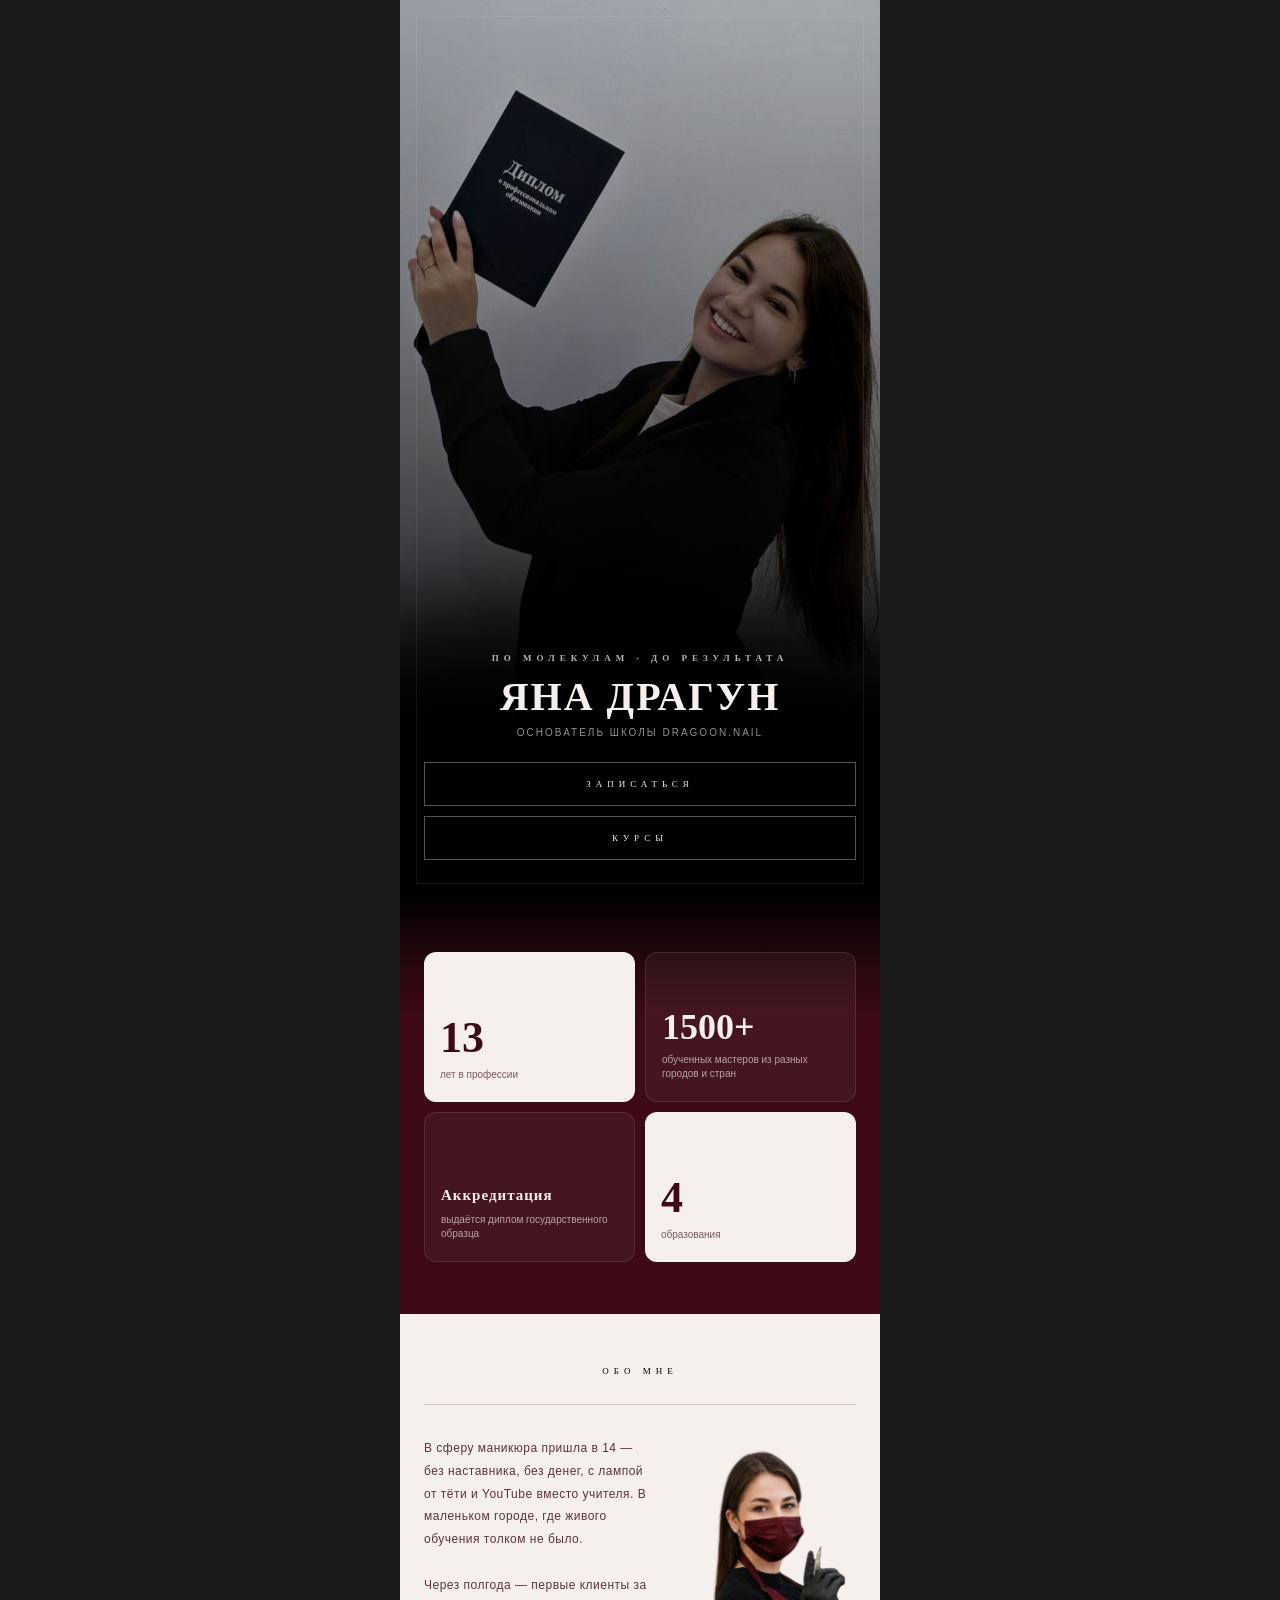
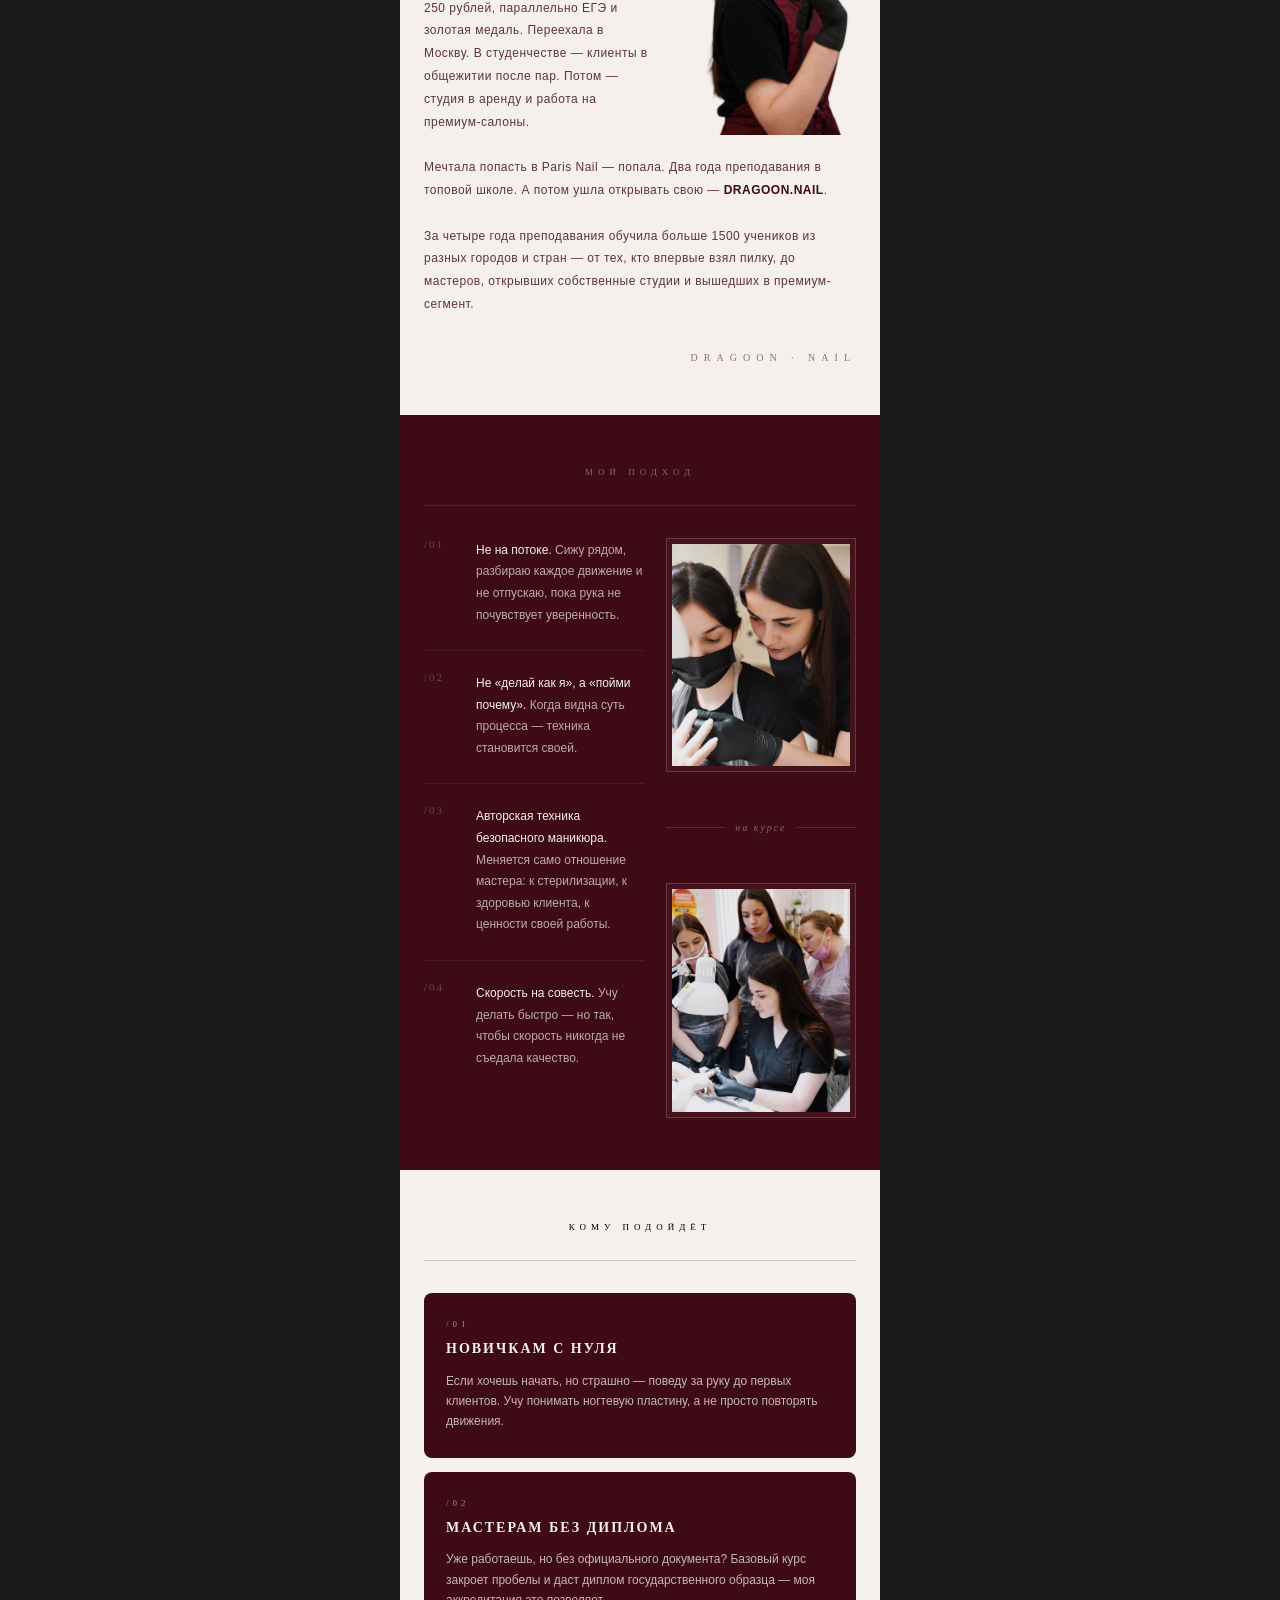
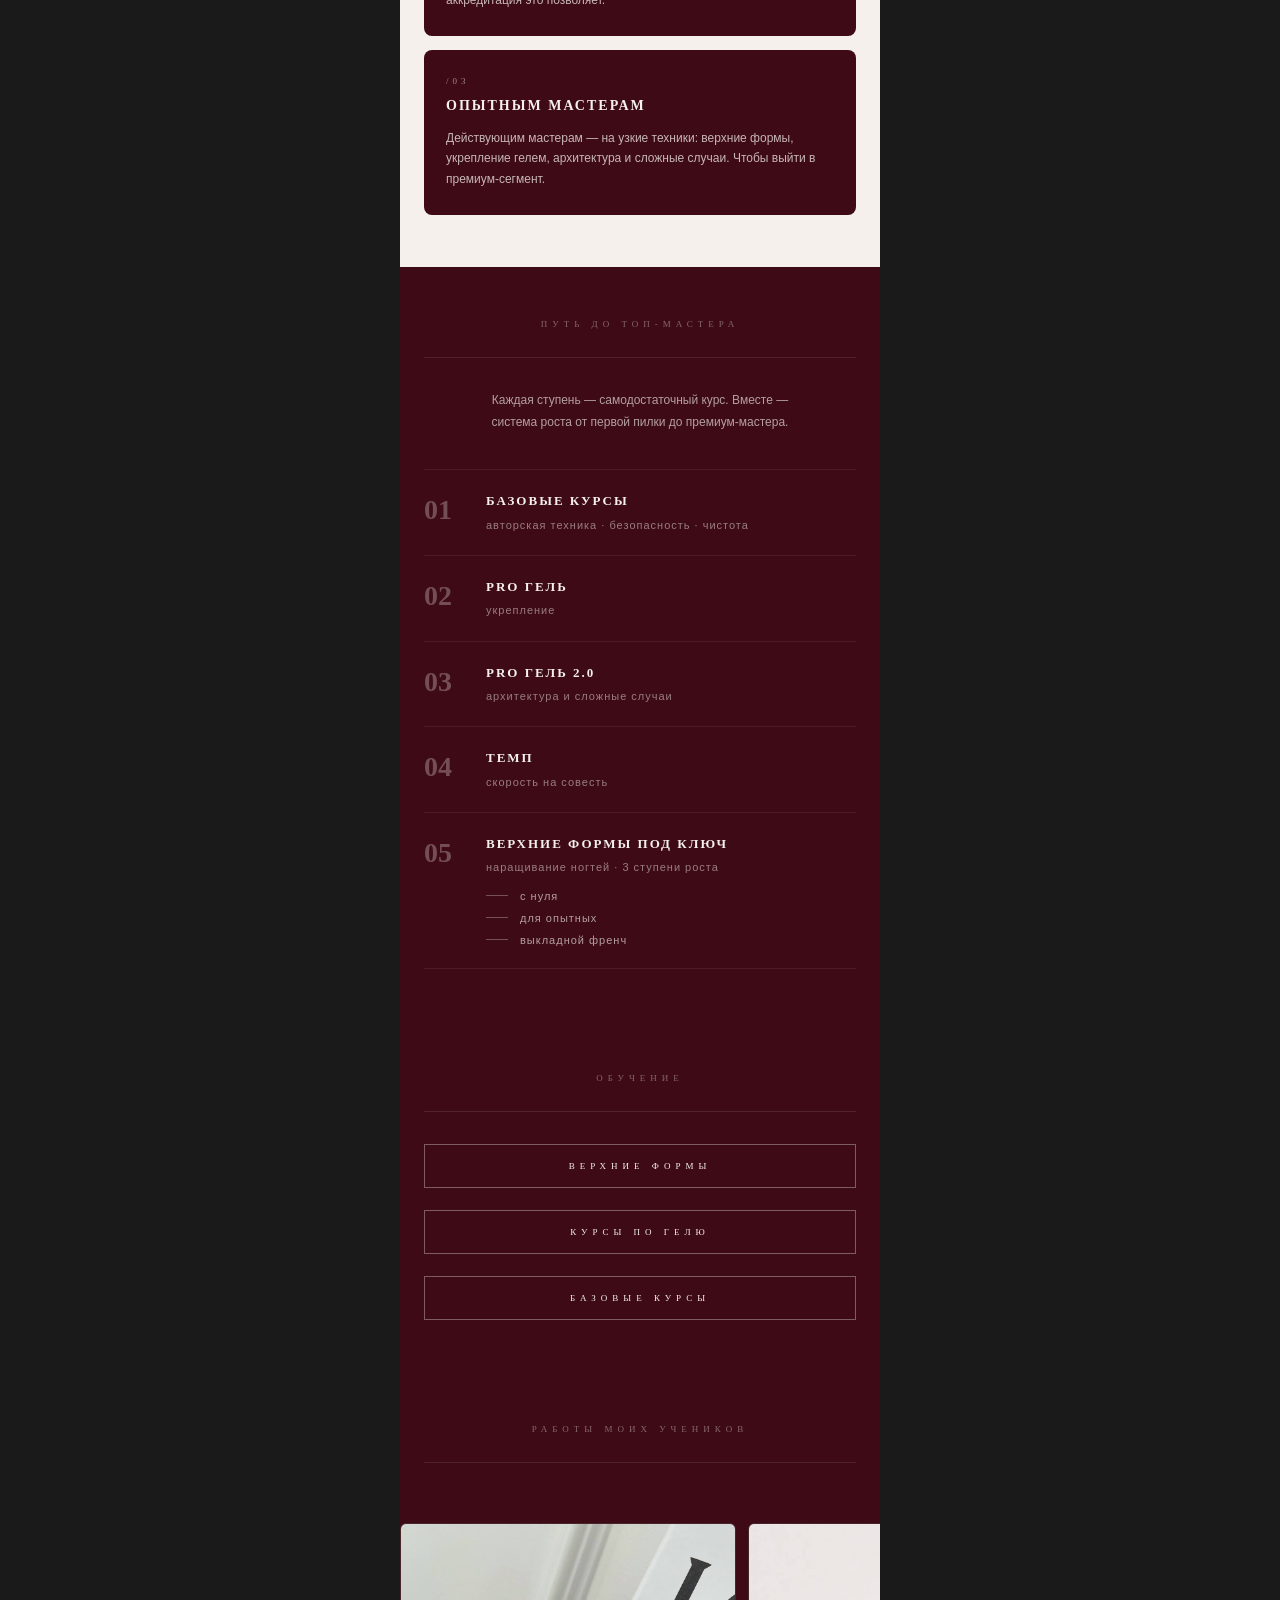
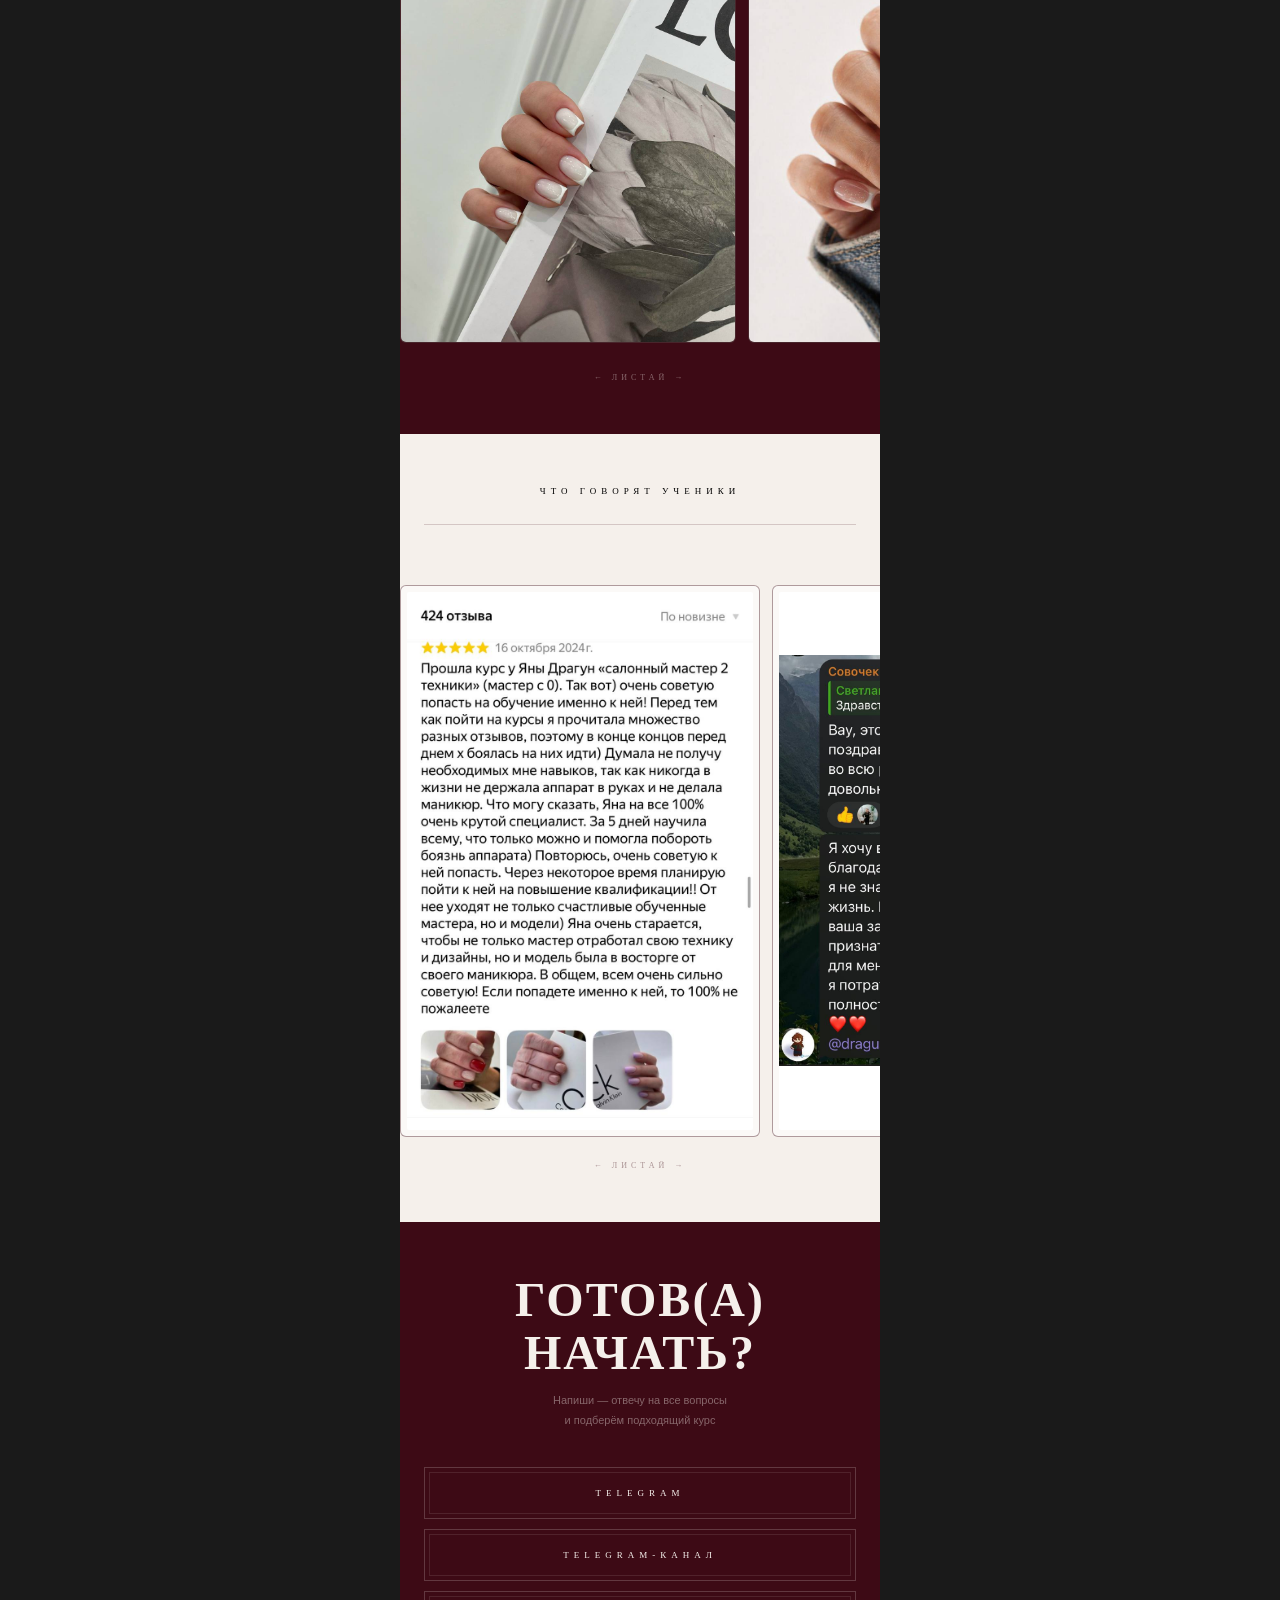
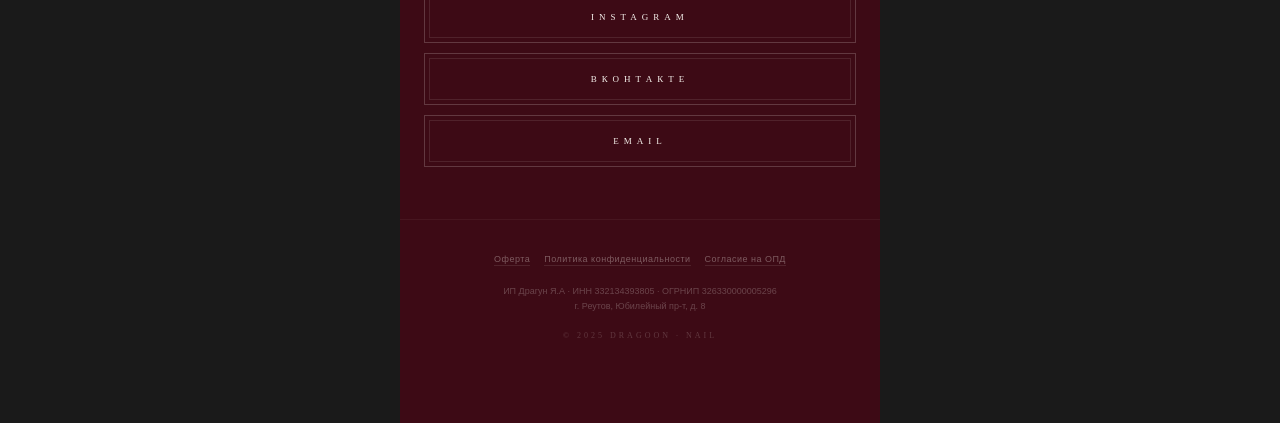
==== index.html @ ac045313 "Add VF course page + photos" ====
<!DOCTYPE html>
<html lang="ru">
<head>
  <meta charset="UTF-8" />
  <meta name="viewport" content="width=device-width, initial-scale=1.0" />
  <title>Яна Драгун — школа маникюра DRAGOON.NAIL</title>
  <link rel="stylesheet" href="fonts/local-fonts.css" />
  <style>
    *, *::before, *::after { box-sizing: border-box; margin: 0; padding: 0; }

    html { scroll-behavior: smooth; overflow-x: hidden; background: #1a1a1a; }

    :root {
      --dark:  #3D0A15;
      --darker: #2A0710;
      --cream: #F5F0EB;
      --cream-soft: #FAF7F4;
      --accent: #8B1A1A;
      --font-display: 'Cinzel', serif;
      --font-italic: 'Cormorant Garamond', serif;
      --font-body: 'Inter', sans-serif;
    }

    body {
      background: var(--dark);
      color: var(--cream);
      max-width: 480px;
      margin: 0 auto;
      overflow-x: hidden;
    }

    /* ─── ТИПОГРАФИКА ─── */
    .label {
      font-family: var(--font-display);
      font-size: 9px;
      letter-spacing: 5px;
      text-transform: uppercase;
      opacity: 0.4;
      display: block;
      text-align: center;
      margin-bottom: 28px;
    }

    .body-text {
      font-family: var(--font-body);
      font-size: 12px;
      font-weight: 300;
      line-height: 1.9;
      letter-spacing: 0.5px;
      color: rgba(245,240,235,0.7);
    }

    .item-num {
      font-family: var(--font-display);
      font-size: 11px;
      color: rgba(245,240,235,0.25);
      letter-spacing: 2px;
      min-width: 36px;
      flex-shrink: 0;
    }

    section { padding: 52px 24px; }

    .divider {
      border: none;
      border-top: 1px solid rgba(245,240,235,0.1);
      margin: 0 0 32px;
    }

    /* ─── КРЕМОВЫЕ СЕКЦИИ ─── */
    .cream {
      background: var(--cream);
      color: var(--dark);
    }
    /* Лейбл-заголовок на креме: чёрный текст */
    .cream .label {
      opacity: 1;
      color: #000;
      background: none;
      display: block;
      padding: 0;
      margin: 0 0 28px;
    }
    .cream .body-text {
      color: rgba(61,10,21,0.82);
    }
    .cream .body-text strong {
      color: var(--dark);
    }
    .cream .divider {
      border-top-color: rgba(61,10,21,0.18);
    }

    /* ─── КНОПКИ ─── */
    .btn-outline {
      display: block;
      width: 100%;
      padding: 16px;
      border: 1px solid rgba(245,240,235,0.35);
      background: transparent;
      color: var(--cream);
      font-family: var(--font-display);
      font-size: 9px;
      font-weight: 400;
      letter-spacing: 5px;
      text-transform: uppercase;
      text-decoration: none;
      text-align: center;
      cursor: pointer;
      transition: background 0.2s;
    }
    .btn-outline:hover { background: rgba(245,240,235,0.08); }
    .btn-outline + .btn-outline { margin-top: 10px; }

    .btn-contact {
      display: block;
      text-decoration: none;
      border: 1px solid rgba(245,240,235,0.2);
      padding: 4px;
    }
    .btn-contact__inner {
      border: 1px solid rgba(245,240,235,0.1);
      padding: 15px 20px;
      font-family: var(--font-display);
      font-size: 9px;
      letter-spacing: 5px;
      text-transform: uppercase;
      text-align: center;
      color: var(--cream);
      display: block;
    }
    .btn-contact:hover .btn-contact__inner {
      background: rgba(245,240,235,0.04);
    }

    /* ══════════════════════════════════
       ГЕРОЙ
    ══════════════════════════════════ */
    .hero {
      position: relative;
      min-height: 100svh;
      display: flex;
      flex-direction: column;
      justify-content: flex-end;
      padding: 40px 24px 40px;
      overflow: hidden;
    }

    .hero__photo-wrap {
      position: absolute;
      inset: 0;
    }

    .hero__photo {
      width: 100%;
      height: 100%;
      object-fit: cover;
      object-position: center 18%;
      display: block;
    }

    .hero__overlay {
      position: absolute;
      inset: 0;
      background: linear-gradient(
        to bottom,
        rgba(0,0,0,0.05) 0%,
        rgba(0,0,0,0.55) 60%,
        rgba(0,0,0,0.95) 100%
      );
    }

    .hero__frame {
      position: absolute;
      inset: 16px;
      border: 1px solid rgba(245,240,235,0.08);
      pointer-events: none;
      z-index: 2;
    }

    .hero__content {
      position: relative;
      z-index: 3;
      text-align: center;
    }

    .hero__hook {
      font-family: var(--font-display);
      font-size: 9px;
      font-weight: 600;
      letter-spacing: 5px;
      text-transform: uppercase;
      color: rgba(245,240,235,0.75);
      margin-bottom: 14px;
    }

    .hero__name {
      font-family: var(--font-display);
      font-weight: 700;
      font-size: clamp(30px, 8.5vw, 40px);
      line-height: 1;
      text-transform: uppercase;
      letter-spacing: 2px;
      color: var(--cream);
      margin-bottom: 10px;
      white-space: nowrap;
    }

    .hero__tagline {
      font-family: var(--font-body);
      font-size: 10px;
      font-weight: 300;
      letter-spacing: 2px;
      text-transform: uppercase;
      color: rgba(245,240,235,0.6);
      margin-bottom: 24px;
    }

    /* ══════════════════════════════════
       ЦИФРЫ
    ══════════════════════════════════ */
    .stats {
      padding: 52px 24px;
      position: relative;
    }
    .stats::before {
      content: '';
      position: absolute;
      top: 0; left: 0; right: 0;
      height: 120px;
      background: linear-gradient(to bottom, rgba(0,0,0,0.92) 0%, rgba(0,0,0,0.3) 60%, transparent 100%);
      pointer-events: none;
      z-index: 1;
    }
    .stats-grid { position: relative; z-index: 2; }

    .stats-grid {
      display: grid;
      grid-template-columns: 1fr 1fr;
      gap: 10px;
    }

    .stat-card {
      border-radius: 12px;
      padding: 20px 16px;
      display: flex;
      flex-direction: column;
      justify-content: flex-end;
      height: 150px;
      overflow: hidden;
    }

    .stat-card--cream {
      background: var(--cream);
      color: var(--dark);
    }

    .stat-card--dark {
      background: rgba(255,255,255,0.05);
      border: 1px solid rgba(245,240,235,0.1);
      color: var(--cream);
    }

    .stat-card__number {
      font-family: var(--font-display);
      font-weight: 700;
      font-size: 44px;
      line-height: 1;
      margin-bottom: 8px;
    }

    .stat-card__number--small {
      font-size: 22px;
      letter-spacing: 1px;
    }
    .stat-card__number--medium {
      font-size: 36px;
    }
    .stat-card__number--tiny {
      font-size: 15px;
      letter-spacing: 1px;
      line-height: 1.3;
    }

    .stat-card__label {
      font-family: var(--font-body);
      font-size: 10px;
      font-weight: 300;
      line-height: 1.4;
      opacity: 0.65;
    }

    /* ══════════════════════════════════
       ОБО МНЕ — CREAM (transparent PNG floats right of text)
    ══════════════════════════════════ */
    .about-photo-side {
      float: right;
      width: 46%;
      margin: 0 -8px 8px 14px;
    }
    .about-photo-side img {
      width: 100%;
      display: block;
      height: auto;
    }
    .about-photo-side__caption {
      font-family: var(--font-italic);
      font-style: italic;
      font-size: 11px;
      color: rgba(61,10,21,0.6);
      text-align: center;
      display: block;
      padding-top: 4px;
    }
    .about-clear { clear: both; }

    .about-signature {
      font-family: var(--font-display);
      font-size: 10px;
      letter-spacing: 6px;
      color: var(--dark);
      text-align: right;
      margin-top: 36px;
      opacity: 0.55;
    }

    /* ══════════════════════════════════
       ПОЧЕМУ ЭТО РАБОТАЕТ — DARK (grid: photo + reasons)
    ══════════════════════════════════ */
    .why-grid {
      display: grid;
      grid-template-columns: 1fr 44%;
      gap: 22px;
      align-items: start;
    }
    .why-photos {
      display: flex;
      flex-direction: column;
      gap: 22px;
    }
    .why-photo {
      padding: 5px;
      border: 1px solid rgba(245,240,235,0.18);
      background: rgba(245,240,235,0.03);
    }
    .why-photo img {
      width: 100%;
      display: block;
      aspect-ratio: 4/5;
      object-fit: cover;
    }
    .why-photo--wide img { aspect-ratio: 4/5; }
    .reasons--bottom { list-style: none; display: flex; flex-direction: column; gap: 20px; }
    .reason--last { border-bottom: none !important; padding-bottom: 0 !important; }

    .why-photos__caption {
      display: flex;
      align-items: center;
      gap: 10px;
      font-family: var(--font-italic);
      font-style: italic;
      font-size: 10px;
      color: rgba(245,240,235,0.4);
      letter-spacing: 2px;
      margin: 28px 0;
    }
    .why-photos__caption::before,
    .why-photos__caption::after {
      content: '';
      flex: 1;
      height: 1px;
      background: rgba(245,240,235,0.15);
    }

    .reasons { list-style: none; display: flex; flex-direction: column; gap: 20px; }

    .reason {
      display: flex;
      gap: 16px;
      align-items: flex-start;
      padding-bottom: 24px;
      border-bottom: 1px solid rgba(245,240,235,0.07);
    }
    .reason:last-child { border-bottom: none; padding-bottom: 0; }

    .reason__text {
      font-family: var(--font-body);
      font-size: 12px;
      font-weight: 300;
      line-height: 1.8;
      color: rgba(245,240,235,0.7);
      padding-top: 2px;
    }
    .reason__text strong {
      color: var(--cream);
      font-weight: 500;
    }

    /* ══════════════════════════════════
       КОМУ ПОДОЙДЁТ — CREAM with dark cards
    ══════════════════════════════════ */
    .segments { display: flex; flex-direction: column; gap: 14px; }

    .segment-card {
      padding: 26px 22px;
      background: var(--dark);
      color: var(--cream);
      border-radius: 8px;
    }

    .segment-card__num {
      font-family: var(--font-display);
      font-size: 9px;
      letter-spacing: 4px;
      color: rgba(245,240,235,0.55);
      margin-bottom: 10px;
    }

    .segment-card__title {
      font-family: var(--font-display);
      font-size: 14px;
      font-weight: 600;
      letter-spacing: 2px;
      text-transform: uppercase;
      color: var(--cream);
      margin-bottom: 12px;
      line-height: 1.4;
    }

    .segment-card__text {
      font-family: var(--font-body);
      font-size: 12px;
      font-weight: 300;
      line-height: 1.7;
      color: rgba(245,240,235,0.75);
    }

    /* ══════════════════════════════════
       ПУТЬ ДО ТОП-МАСТЕРА
    ══════════════════════════════════ */
    .path-intro {
      font-family: var(--font-body);
      font-size: 12px;
      font-weight: 300;
      line-height: 1.8;
      color: rgba(245,240,235,0.65);
      text-align: center;
      max-width: 320px;
      margin: 0 auto 36px;
    }

    .path-steps {
      list-style: none;
      display: flex;
      flex-direction: column;
      gap: 0;
    }

    .path-step {
      display: flex;
      gap: 18px;
      padding: 22px 0;
      border-top: 1px solid rgba(245,240,235,0.08);
    }
    .path-step:last-child { border-bottom: 1px solid rgba(245,240,235,0.08); }

    .path-step__num {
      font-family: var(--font-display);
      font-size: 28px;
      font-weight: 600;
      color: rgba(245,240,235,0.3);
      line-height: 1;
      min-width: 44px;
      flex-shrink: 0;
      padding-top: 4px;
    }

    .path-step__body {
      flex: 1;
    }

    .path-step__title {
      font-family: var(--font-display);
      font-size: 13px;
      font-weight: 600;
      letter-spacing: 2px;
      text-transform: uppercase;
      color: var(--cream);
      margin-bottom: 6px;
      line-height: 1.4;
    }

    .path-step__sub {
      font-family: var(--font-body);
      font-size: 11px;
      font-weight: 300;
      letter-spacing: 1px;
      color: rgba(245,240,235,0.5);
      line-height: 1.5;
    }

    .path-substeps {
      list-style: none;
      margin-top: 14px;
      padding-left: 0;
      display: flex;
      flex-direction: column;
      gap: 10px;
    }

    .path-substep {
      display: flex;
      gap: 12px;
      align-items: center;
      font-family: var(--font-body);
      font-size: 11px;
      font-weight: 300;
      letter-spacing: 1px;
      color: rgba(245,240,235,0.65);
    }

    .path-substep__line {
      width: 22px;
      height: 1px;
      background: rgba(245,240,235,0.3);
      flex-shrink: 0;
    }

    /* ══════════════════════════════════
       КУРСЫ
    ══════════════════════════════════ */
    .courses { display: flex; flex-direction: column; gap: 12px; }

    /* ══════════════════════════════════
       КАРУСЕЛЬ — общий стиль
    ══════════════════════════════════ */
    .carousel-wrap {
      position: relative;
      margin: 0 -24px;
    }

    .carousel {
      display: flex;
      gap: 12px;
      overflow-x: auto;
      scroll-snap-type: x proximity;
      -webkit-overflow-scrolling: touch;
      padding: 0 24px 14px;
      scroll-padding-left: 24px;
      cursor: grab;
    }
    .carousel:active { cursor: grabbing; }
    /* Тонкий ненавязчивый скроллбар */
    .carousel::-webkit-scrollbar {
      height: 4px;
    }
    .carousel::-webkit-scrollbar-track {
      background: rgba(245,240,235,0.05);
    }
    .carousel::-webkit-scrollbar-thumb {
      background: rgba(245,240,235,0.25);
      border-radius: 2px;
    }
    .cream .carousel::-webkit-scrollbar-track {
      background: rgba(61,10,21,0.08);
    }
    .cream .carousel::-webkit-scrollbar-thumb {
      background: rgba(61,10,21,0.3);
    }

    .carousel__item {
      flex: 0 0 82%;
      scroll-snap-align: start;
      overflow: hidden;
      border-radius: 6px;
      background: rgba(0,0,0,0.2);
    }

    .carousel__item img {
      width: 100%;
      height: 100%;
      object-fit: cover;
      display: block;
      pointer-events: none;
    }

    /* Карусель работ — 4:5 portrait */
    .carousel--works .carousel__item {
      flex: 0 0 70%;
      aspect-ratio: 4/5;
      border: 1px solid rgba(245,240,235,0.12);
    }

    /* Карусель отзывов — vertical screenshot */
    .cream .carousel-wrap { background: var(--cream); }
    .carousel--reviews {
      padding-bottom: 8px;
    }
    .carousel--reviews .carousel__item {
      flex: 0 0 75%;
      aspect-ratio: 3/4.6;
      background: rgba(255,255,255,0.6);
      border: 1px solid rgba(61,10,21,0.4);
      padding: 6px;
    }
    .carousel--reviews .carousel__item img {
      border-radius: 2px;
      object-fit: contain;
      background: #fff;
    }

    .carousel-hint {
      font-family: var(--font-display);
      font-size: 8px;
      letter-spacing: 4px;
      text-transform: uppercase;
      text-align: center;
      margin-top: 16px;
      opacity: 0.4;
    }
    .cream .carousel-hint {
      color: var(--dark);
    }

    .gallery-placeholder {
      width: 100%;
      height: 100%;
      display: flex;
      align-items: center;
      justify-content: center;
      font-family: var(--font-display);
      font-size: 9px;
      letter-spacing: 3px;
      color: rgba(245,240,235,0.2);
      text-transform: uppercase;
      background: rgba(0,0,0,0.2);
    }
    .cream .gallery-placeholder {
      color: rgba(61,10,21,0.25);
      background: rgba(61,10,21,0.04);
    }

    /* ══════════════════════════════════
       ЗАПИСАТЬСЯ
    ══════════════════════════════════ */
    .contact-title {
      font-family: var(--font-display);
      font-size: clamp(32px, 9vw, 48px);
      font-weight: 700;
      letter-spacing: 2px;
      line-height: 1.1;
      text-transform: uppercase;
      color: var(--cream);
      text-align: center;
      margin-bottom: 12px;
    }

    .contact-sub {
      font-family: var(--font-body);
      font-size: 11px;
      font-weight: 300;
      color: rgba(245,240,235,0.4);
      text-align: center;
      margin-bottom: 36px;
      line-height: 1.8;
    }

    .contact-btns { display: flex; flex-direction: column; gap: 10px; }

    /* ══════════════════════════════════
       FOOTER (subtle podval)
    ══════════════════════════════════ */
    .site-footer {
      padding: 28px 20px 80px;
      background: var(--dark);
      border-top: 1px solid rgba(245,240,235,0.05);
      text-align: center;
    }

    .footer-label-section { display: none; }
    .footer-divider { display: none; }

    .footer-docs {
      list-style: none;
      display: flex;
      flex-wrap: wrap;
      justify-content: center;
      gap: 6px 14px;
      margin-bottom: 18px;
    }

    .footer-docs a {
      font-family: var(--font-body);
      font-size: 9px;
      font-weight: 300;
      letter-spacing: 0.5px;
      color: rgba(245,240,235,0.35);
      text-decoration: none;
      border-bottom: 1px solid rgba(245,240,235,0.1);
      padding-bottom: 1px;
      transition: color 0.2s;
    }
    .footer-docs a:hover { color: rgba(245,240,235,0.6); }

    .footer-requisites {
      font-family: var(--font-body);
      font-size: 9px;
      font-weight: 300;
      line-height: 1.7;
      color: rgba(245,240,235,0.25);
      margin-bottom: 14px;
    }
    .footer-requisites p { margin: 0; }

    .footer-copyright {
      font-family: var(--font-display);
      font-size: 8px;
      letter-spacing: 3px;
      text-transform: uppercase;
      color: rgba(245,240,235,0.2);
      line-height: 1.8;
    }
    .footer-tagline { display: none; }

    /* ══════════════════════════════════
       COOKIE BANNER
    ══════════════════════════════════ */
    .cookie-banner {
      display: none;
      position: fixed;
      bottom: 0;
      left: 0;
      right: 0;
      z-index: 1000;
      background: rgba(26, 7, 13, 0.96);
      backdrop-filter: blur(10px);
      -webkit-backdrop-filter: blur(10px);
      border-top: 1px solid rgba(245,240,235,0.12);
      padding: 12px 16px;
      max-width: 480px;
      margin: 0 auto;
    }

    .cookie-banner.show {
      display: flex;
      align-items: center;
      gap: 12px;
    }

    .cookie-banner__text {
      flex: 1;
      font-family: var(--font-body);
      font-size: 10px;
      font-weight: 300;
      line-height: 1.5;
      color: rgba(245,240,235,0.7);
    }

    .cookie-banner__text a {
      color: rgba(245,240,235,0.9);
      text-decoration: underline;
      text-underline-offset: 2px;
    }

    .cookie-banner__btns {
      display: flex;
      gap: 6px;
      flex-shrink: 0;
    }

    .cookie-banner__btn {
      padding: 8px 11px;
      font-family: var(--font-display);
      font-size: 8px;
      letter-spacing: 2px;
      text-transform: uppercase;
      font-weight: 600;
      cursor: pointer;
      border: 1px solid rgba(245,240,235,0.25);
      background: transparent;
      color: rgba(245,240,235,0.85);
      transition: background 0.2s;
    }
    .cookie-banner__btn--accept {
      background: var(--cream);
      color: var(--dark);
      border-color: var(--cream);
    }
    .cookie-banner__btn:hover { opacity: 0.85; }
  </style>
</head>
<body>

  <!-- ═══════════════════════════════════
       ГЕРОЙ — DARK
  ═══════════════════════════════════ -->
  <div class="hero">
    <div class="hero__photo-wrap">
      <!-- ✏️ ФОТО ГЕРОЯ: замени hero.jpg на своё фото (вертикальное 9:16) -->
      <img class="hero__photo" src="hero.jpg" alt="Яна Драгун" />
      <div class="hero__overlay"></div>
      <div class="hero__frame"></div>
    </div>
    <div class="hero__content">
      <!-- ✏️ ХУК (маленький текст над именем) -->
      <p class="hero__hook">По молекулам · до результата</p>
      <!-- ✏️ ИМЯ -->
      <h1 class="hero__name">Яна Драгун</h1>
      <!-- ✏️ ПОДЗАГОЛОВОК -->
      <p class="hero__tagline">основатель школы&nbsp;DRAGOON.NAIL</p>
      <!-- ✏️ КНОПКИ: текст и ссылки href="#..." -->
      <a href="#zapisatsya" class="btn-outline">Записаться</a>
      <a href="#kursy" class="btn-outline">Курсы</a>
    </div>
  </div>

  <!-- ═══════════════════════════════════
       ЦИФРЫ — DARK
  ═══════════════════════════════════ -->
  <div class="stats">
    <div class="stats-grid">
      <div class="stat-card stat-card--cream">
        <div class="stat-card__number">13</div>
        <div class="stat-card__label">лет в профессии</div>
      </div>
      <div class="stat-card stat-card--dark">
        <div class="stat-card__number stat-card__number--medium">1500+</div>
        <div class="stat-card__label">обученных мастеров из разных городов и стран</div>
      </div>
      <div class="stat-card stat-card--dark">
        <div class="stat-card__number stat-card__number--tiny">Аккредитация</div>
        <div class="stat-card__label">выдаётся диплом государственного образца</div>
      </div>
      <div class="stat-card stat-card--cream">
        <div class="stat-card__number">4</div>
        <div class="stat-card__label">образования</div>
      </div>
    </div>
  </div>

  <!-- ═══════════════════════════════════
       ОБО МНЕ — CREAM
  ═══════════════════════════════════ -->
  <section class="cream">
    <p class="label">Обо мне</p>
    <hr class="divider" />

    <figure class="about-photo-side">
      <img src="why.png" alt="Яна Драгун — мастер ногтевого сервиса" />
    </figure>

    <p class="body-text">
      В сферу маникюра пришла в 14 — без наставника, без денег, с лампой от тёти и YouTube вместо учителя. В маленьком городе, где живого обучения толком не было.<br><br>
      Через полгода — первые клиенты за 250 рублей, параллельно ЕГЭ и золотая медаль. Переехала в Москву. В студенчестве — клиенты в общежитии после пар. Потом — студия в аренду и работа на премиум-салоны.<br><br>
      Мечтала попасть в Paris Nail — попала. Два года преподавания в топовой школе. А потом ушла открывать свою — <strong>DRAGOON.NAIL</strong>.<br><br>
      За четыре года преподавания обучила больше 1500 учеников из разных городов и стран — от тех, кто впервые взял пилку, до мастеров, открывших собственные студии и вышедших в премиум-сегмент.
    </p>

    <div class="about-clear"></div>
    <p class="about-signature">DRAGOON · NAIL</p>
  </section>

  <!-- ═══════════════════════════════════
       ПОЧЕМУ ЭТО РАБОТАЕТ — DARK
  ═══════════════════════════════════ -->
  <section>
    <!-- ✏️ НАЗВАНИЕ БЛОКА -->
    <p class="label">Мой подход</p>
    <hr class="divider" />

    <div class="why-grid">
      <ul class="reasons">
        <li class="reason">
          <span class="item-num">/01</span>
          <span class="reason__text"><strong>Не на потоке.</strong> Сижу рядом, разбираю каждое движение и не отпускаю, пока рука не почувствует уверенность.</span>
        </li>
        <li class="reason">
          <span class="item-num">/02</span>
          <span class="reason__text"><strong>Не «делай как я», а «пойми почему».</strong> Когда видна суть процесса — техника становится своей.</span>
        </li>
        <li class="reason">
          <span class="item-num">/03</span>
          <span class="reason__text"><strong>Авторская техника безопасного маникюра.</strong> Меняется само отношение мастера: к стерилизации, к здоровью клиента, к ценности своей работы.</span>
        </li>
        <li class="reason">
          <span class="item-num">/04</span>
          <span class="reason__text"><strong>Скорость на совесть.</strong> Учу делать быстро — но так, чтобы скорость никогда не съедала качество.</span>
        </li>
      </ul>

      <div class="why-photos">
        <figure class="why-photo">
          <img src="teaching.jpg" alt="Яна с ученицами на курсе" />
        </figure>
        <p class="why-photos__caption">на курсе</p>
        <figure class="why-photo">
          <img src="about.jpg" alt="Яна с ученицами" />
        </figure>
      </div>
    </div>
  </section>

  <!-- ═══════════════════════════════════
       КОМУ ПОДОЙДЁТ — CREAM with dark cards
  ═══════════════════════════════════ -->
  <section class="cream">
    <p class="label">Кому подойдёт</p>
    <hr class="divider" />
    <div class="segments">
      <div class="segment-card">
        <p class="segment-card__num">/01</p>
        <h3 class="segment-card__title">Новичкам с нуля</h3>
        <p class="segment-card__text">
          Если хочешь начать, но страшно — поведу за руку до первых клиентов. Учу понимать ногтевую пластину, а не просто повторять движения.
        </p>
      </div>
      <div class="segment-card">
        <p class="segment-card__num">/02</p>
        <h3 class="segment-card__title">Мастерам без диплома</h3>
        <p class="segment-card__text">
          Уже работаешь, но без официального документа? Базовый курс закроет пробелы и даст диплом государственного образца — моя аккредитация это позволяет.
        </p>
      </div>
      <div class="segment-card">
        <p class="segment-card__num">/03</p>
        <h3 class="segment-card__title">Опытным мастерам</h3>
        <p class="segment-card__text">
          Действующим мастерам — на узкие техники: верхние формы, укрепление гелем, архитектура и сложные случаи. Чтобы выйти в премиум-сегмент.
        </p>
      </div>
    </div>
  </section>

  <!-- ═══════════════════════════════════
       ПУТЬ ДО ТОП-МАСТЕРА — DARK
  ═══════════════════════════════════ -->
  <section>
    <p class="label">Путь до топ-мастера</p>
    <hr class="divider" />

    <p class="path-intro">
      Каждая ступень — самодостаточный курс. Вместе — система роста от первой пилки до премиум-мастера.
    </p>

    <ul class="path-steps">
      <li class="path-step">
        <div class="path-step__num">01</div>
        <div class="path-step__body">
          <p class="path-step__title">Базовые курсы</p>
          <p class="path-step__sub">авторская техника · безопасность · чистота</p>
        </div>
      </li>

      <li class="path-step">
        <div class="path-step__num">02</div>
        <div class="path-step__body">
          <p class="path-step__title">PRO Гель</p>
          <p class="path-step__sub">укрепление</p>
        </div>
      </li>

      <li class="path-step">
        <div class="path-step__num">03</div>
        <div class="path-step__body">
          <p class="path-step__title">PRO Гель 2.0</p>
          <p class="path-step__sub">архитектура и сложные случаи</p>
        </div>
      </li>

      <li class="path-step">
        <div class="path-step__num">04</div>
        <div class="path-step__body">
          <p class="path-step__title">Темп</p>
          <p class="path-step__sub">скорость на совесть</p>
        </div>
      </li>

      <li class="path-step">
        <div class="path-step__num">05</div>
        <div class="path-step__body">
          <p class="path-step__title">Верхние формы под ключ</p>
          <p class="path-step__sub">наращивание ногтей · 3 ступени роста</p>
          <ul class="path-substeps">
            <li class="path-substep">
              <span class="path-substep__line"></span>
              <span>с нуля</span>
            </li>
            <li class="path-substep">
              <span class="path-substep__line"></span>
              <span>для опытных</span>
            </li>
            <li class="path-substep">
              <span class="path-substep__line"></span>
              <span>выкладной френч</span>
            </li>
          </ul>
        </div>
      </li>
    </ul>
  </section>

  <!-- ═══════════════════════════════════
       КУРСЫ — DARK
  ═══════════════════════════════════ -->
  <section id="kursy">
    <p class="label">Обучение</p>
    <hr class="divider" />
    <div class="courses">
      <a href="vf-kursy.html" class="btn-outline">Верхние формы</a>
      <a href="gel-kursy.html" class="btn-outline">Курсы по гелю</a>
      <a href="https://dragoonnail.tilda.ws/" class="btn-outline" target="_blank" rel="noopener">Базовые курсы</a>
    </div>
  </section>

  <!-- ═══════════════════════════════════
       РАБОТЫ — DARK с каруселью
  ═══════════════════════════════════ -->
  <section style="padding-bottom: 28px;">
    <p class="label">Работы моих учеников</p>
    <hr class="divider" />
  </section>
  <div class="carousel-wrap" style="padding-bottom: 52px;">
    <div class="carousel carousel--works">
      <div class="carousel__item"><img src="works/work-1.jpg" alt=""></div>
      <div class="carousel__item"><img src="works/work-2.jpg" alt=""></div>
      <div class="carousel__item"><img src="works/work-3.jpg" alt=""></div>
      <div class="carousel__item"><img src="works/work-4.jpg" alt=""></div>
      <div class="carousel__item"><img src="works/work-5.jpg" alt=""></div>
      <div class="carousel__item"><img src="works/work-6.jpg" alt=""></div>
      <div class="carousel__item"><img src="works/work-7.jpg" alt=""></div>
    </div>
    <p class="carousel-hint">← листай →</p>
  </div>

  <!-- ═══════════════════════════════════
       ОТЗЫВЫ — CREAM с каруселью
  ═══════════════════════════════════ -->
  <section class="cream" style="padding-bottom: 28px;">
    <p class="label">Что говорят ученики</p>
    <hr class="divider" />
  </section>
  <div class="cream" style="padding-bottom: 52px;">
    <div class="carousel-wrap">
      <div class="carousel carousel--reviews">
        <div class="carousel__item"><img src="reviews/review-1.jpg" alt=""></div>
        <div class="carousel__item"><img src="reviews/review-2.jpg" alt=""></div>
        <div class="carousel__item"><img src="reviews/review-3.jpg" alt=""></div>
        <div class="carousel__item"><img src="reviews/review-4.jpg" alt=""></div>
        <div class="carousel__item"><img src="reviews/review-5.jpg" alt=""></div>
        <div class="carousel__item"><img src="reviews/review-6.jpg" alt=""></div>
        <div class="carousel__item"><img src="reviews/review-7.jpg" alt=""></div>
        <div class="carousel__item"><img src="reviews/review-8.jpg" alt=""></div>
        <div class="carousel__item"><img src="reviews/review-9.jpg" alt=""></div>
        <div class="carousel__item"><img src="reviews/review-10.jpg" alt=""></div>
      </div>
      <p class="carousel-hint">← листай →</p>
    </div>
  </div>

  <!-- ═══════════════════════════════════
       ЗАПИСАТЬСЯ — DARK
  ═══════════════════════════════════ -->
  <section id="zapisatsya">
    <h2 class="contact-title">Готов(а)<br>начать?</h2>
    <p class="contact-sub">Напиши — отвечу на все вопросы<br>и подберём подходящий курс</p>
    <div class="contact-btns">
      <a href="https://t.me/dragunyana" class="btn-contact">
        <span class="btn-contact__inner">Telegram</span>
      </a>
      <a href="https://t.me/dragoonnail" class="btn-contact">
        <span class="btn-contact__inner">Telegram-канал</span>
      </a>
      <a href="https://www.instagram.com/dragoon.nail" class="btn-contact">
        <span class="btn-contact__inner">Instagram</span>
      </a>
      <a href="https://vk.ru/dragoon.nails" class="btn-contact">
        <span class="btn-contact__inner">ВКонтакте</span>
      </a>
      <a href="mailto:dragynyana@gmail.com" class="btn-contact">
        <span class="btn-contact__inner">Email</span>
      </a>
    </div>
  </section>

  <!-- ═══════════════════════════════════
       FOOTER — реквизиты и документы
  ═══════════════════════════════════ -->
  <footer class="site-footer">
    <ul class="footer-docs">
      <li><a href="https://dragoonnail.tilda.ws/offer" target="_blank" rel="noopener">Оферта</a></li>
      <li><a href="https://dragoonnail.tilda.ws/privacy" target="_blank" rel="noopener">Политика конфиденциальности</a></li>
      <li><a href="https://dragoonnail.tilda.ws/agreement" target="_blank" rel="noopener">Согласие на ОПД</a></li>
    </ul>

    <div class="footer-requisites">
      <p>ИП Драгун Я.А · ИНН 332134393805 · ОГРНИП 326330000005296</p>
      <p>г. Реутов, Юбилейный пр-т, д. 8</p>
    </div>

    <p class="footer-copyright">© 2025 DRAGOON · NAIL</p>
  </footer>

  <script>
    // Drag-to-scroll for carousels (desktop)
    document.querySelectorAll('.carousel').forEach(function (c) {
      var isDown = false, startX, scrollLeft;
      c.addEventListener('mousedown', function (e) {
        isDown = true;
        startX = e.pageX - c.offsetLeft;
        scrollLeft = c.scrollLeft;
      });
      c.addEventListener('mouseleave', function () { isDown = false; });
      c.addEventListener('mouseup', function () { isDown = false; });
      c.addEventListener('mousemove', function (e) {
        if (!isDown) return;
        e.preventDefault();
        var x = e.pageX - c.offsetLeft;
        c.scrollLeft = scrollLeft - (x - startX) * 1.5;
      });
    });
  </script>

</body>
</html>
---- fonts/local-fonts.css ----
﻿@font-face {
  font-family: 'Cinzel';
  font-style: normal;
  font-weight: 400;
  font-display: swap;
  src: url(fonts/8vIU7ww63mVu7gtR-kwKxNvkNOjw-tbnTYo.ttf) format('truetype');
}
@font-face {
  font-family: 'Cinzel';
  font-style: normal;
  font-weight: 600;
  font-display: swap;
  src: url(fonts/8vIU7ww63mVu7gtR-kwKxNvkNOjw-gjgTYo.ttf) format('truetype');
}
@font-face {
  font-family: 'Cinzel';
  font-style: normal;
  font-weight: 700;
  font-display: swap;
  src: url(fonts/8vIU7ww63mVu7gtR-kwKxNvkNOjw-jHgTYo.ttf) format('truetype');
}
@font-face {
  font-family: 'Cormorant Garamond';
  font-style: italic;
  font-weight: 400;
  font-display: swap;
  src: url(fonts/co3smX5slCNuHLi8bLeY9MK7whWMhyjYrGFEsdtdc62E6zd58jDOjw.ttf) format('truetype');
}
@font-face {
  font-family: 'Cormorant Garamond';
  font-style: italic;
  font-weight: 600;
  font-display: swap;
  src: url(fonts/co3smX5slCNuHLi8bLeY9MK7whWMhyjYrGFEsdtdc62E6zd5LDfOjw.ttf) format('truetype');
}
@font-face {
  font-family: 'Cormorant Garamond';
  font-style: normal;
  font-weight: 400;
  font-display: swap;
  src: url(fonts/co3umX5slCNuHLi8bLeY9MK7whWMhyjypVO7abI26QOD_v86GnM.ttf) format('truetype');
}
@font-face {
  font-family: 'Cormorant Garamond';
  font-style: normal;
  font-weight: 600;
  font-display: swap;
  src: url(fonts/co3umX5slCNuHLi8bLeY9MK7whWMhyjypVO7abI26QOD_iE9GnM.ttf) format('truetype');
}
@font-face {
  font-family: 'Inter';
  font-style: normal;
  font-weight: 300;
  font-display: swap;
  src: url(fonts/UcCO3FwrK3iLTeHuS_nVMrMxCp50SjIw2boKoduKmMEVuOKfMZg.ttf) format('truetype');
}
@font-face {
  font-family: 'Inter';
  font-style: normal;
  font-weight: 400;
  font-display: swap;
  src: url(fonts/UcCO3FwrK3iLTeHuS_nVMrMxCp50SjIw2boKoduKmMEVuLyfMZg.ttf) format('truetype');
}
@font-face {
  font-family: 'Inter';
  font-style: normal;
  font-weight: 500;
  font-display: swap;
  src: url(fonts/UcCO3FwrK3iLTeHuS_nVMrMxCp50SjIw2boKoduKmMEVuI6fMZg.ttf) format('truetype');
}
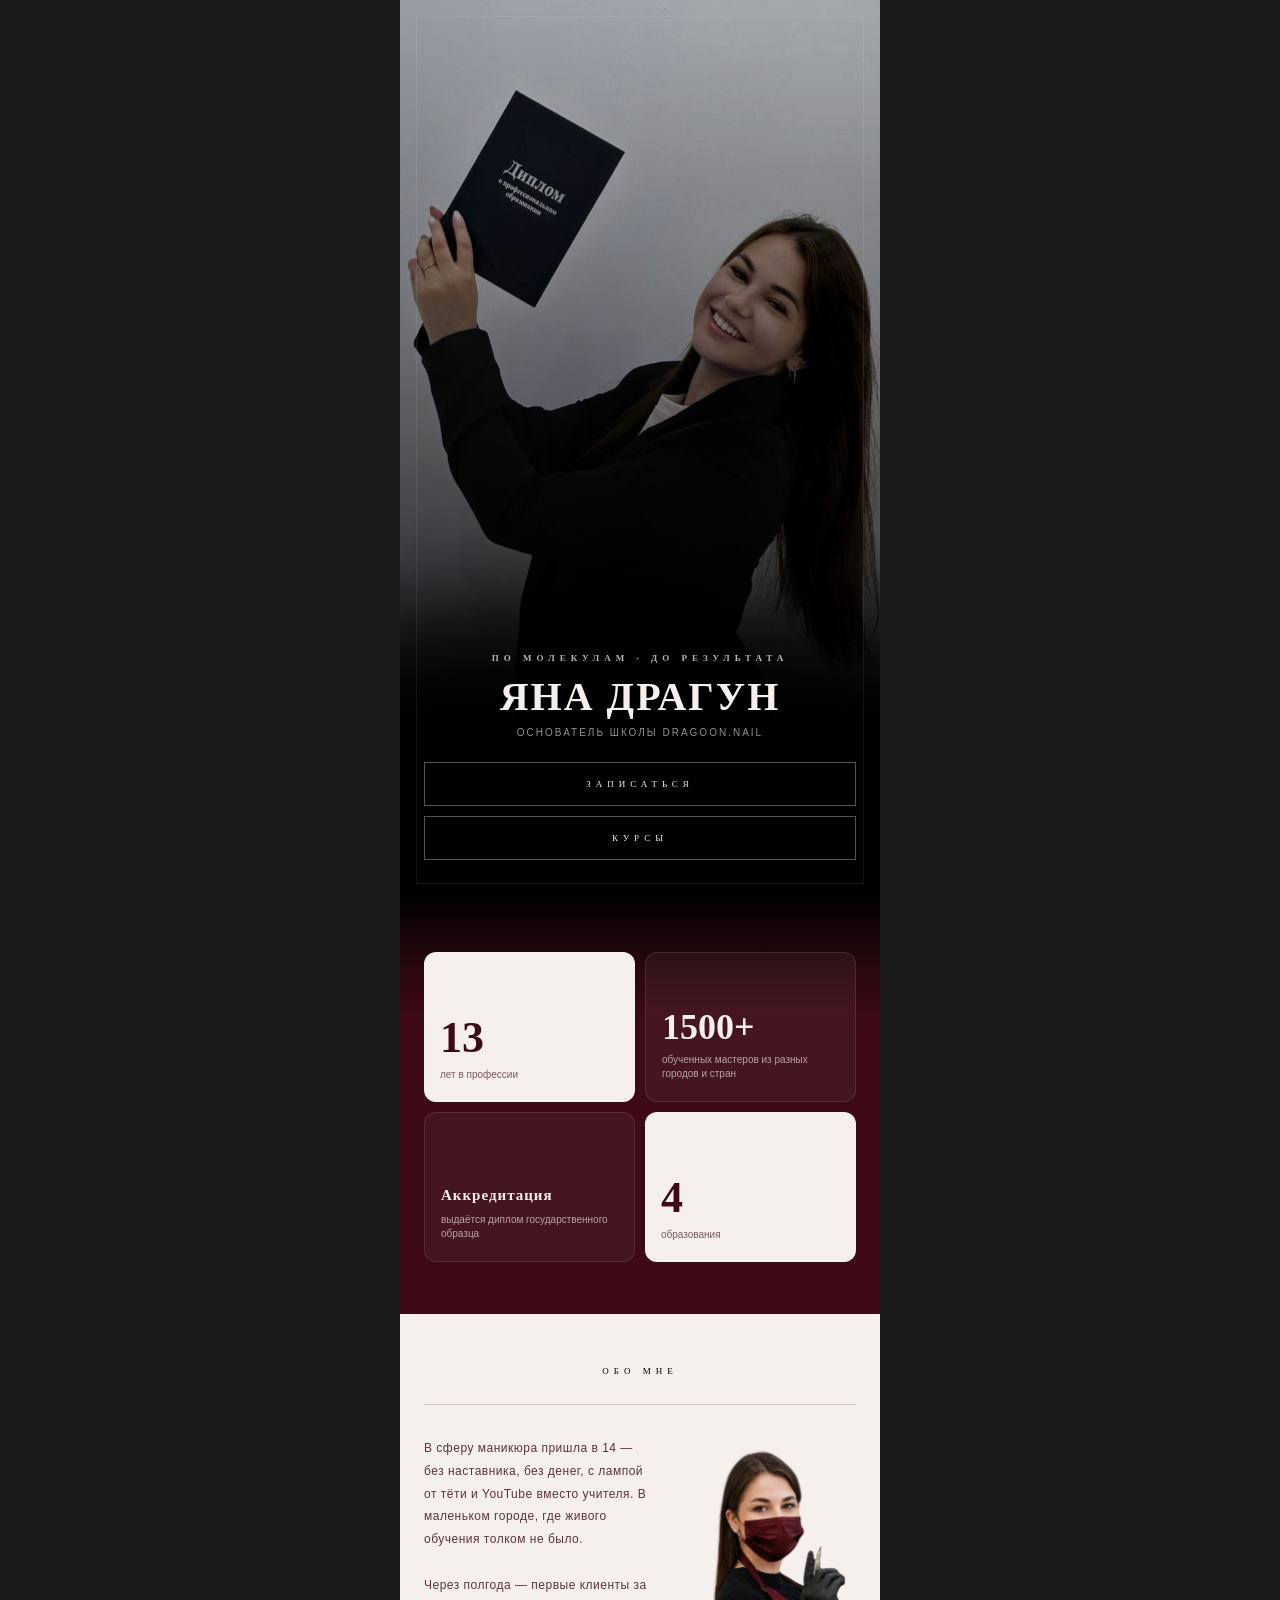
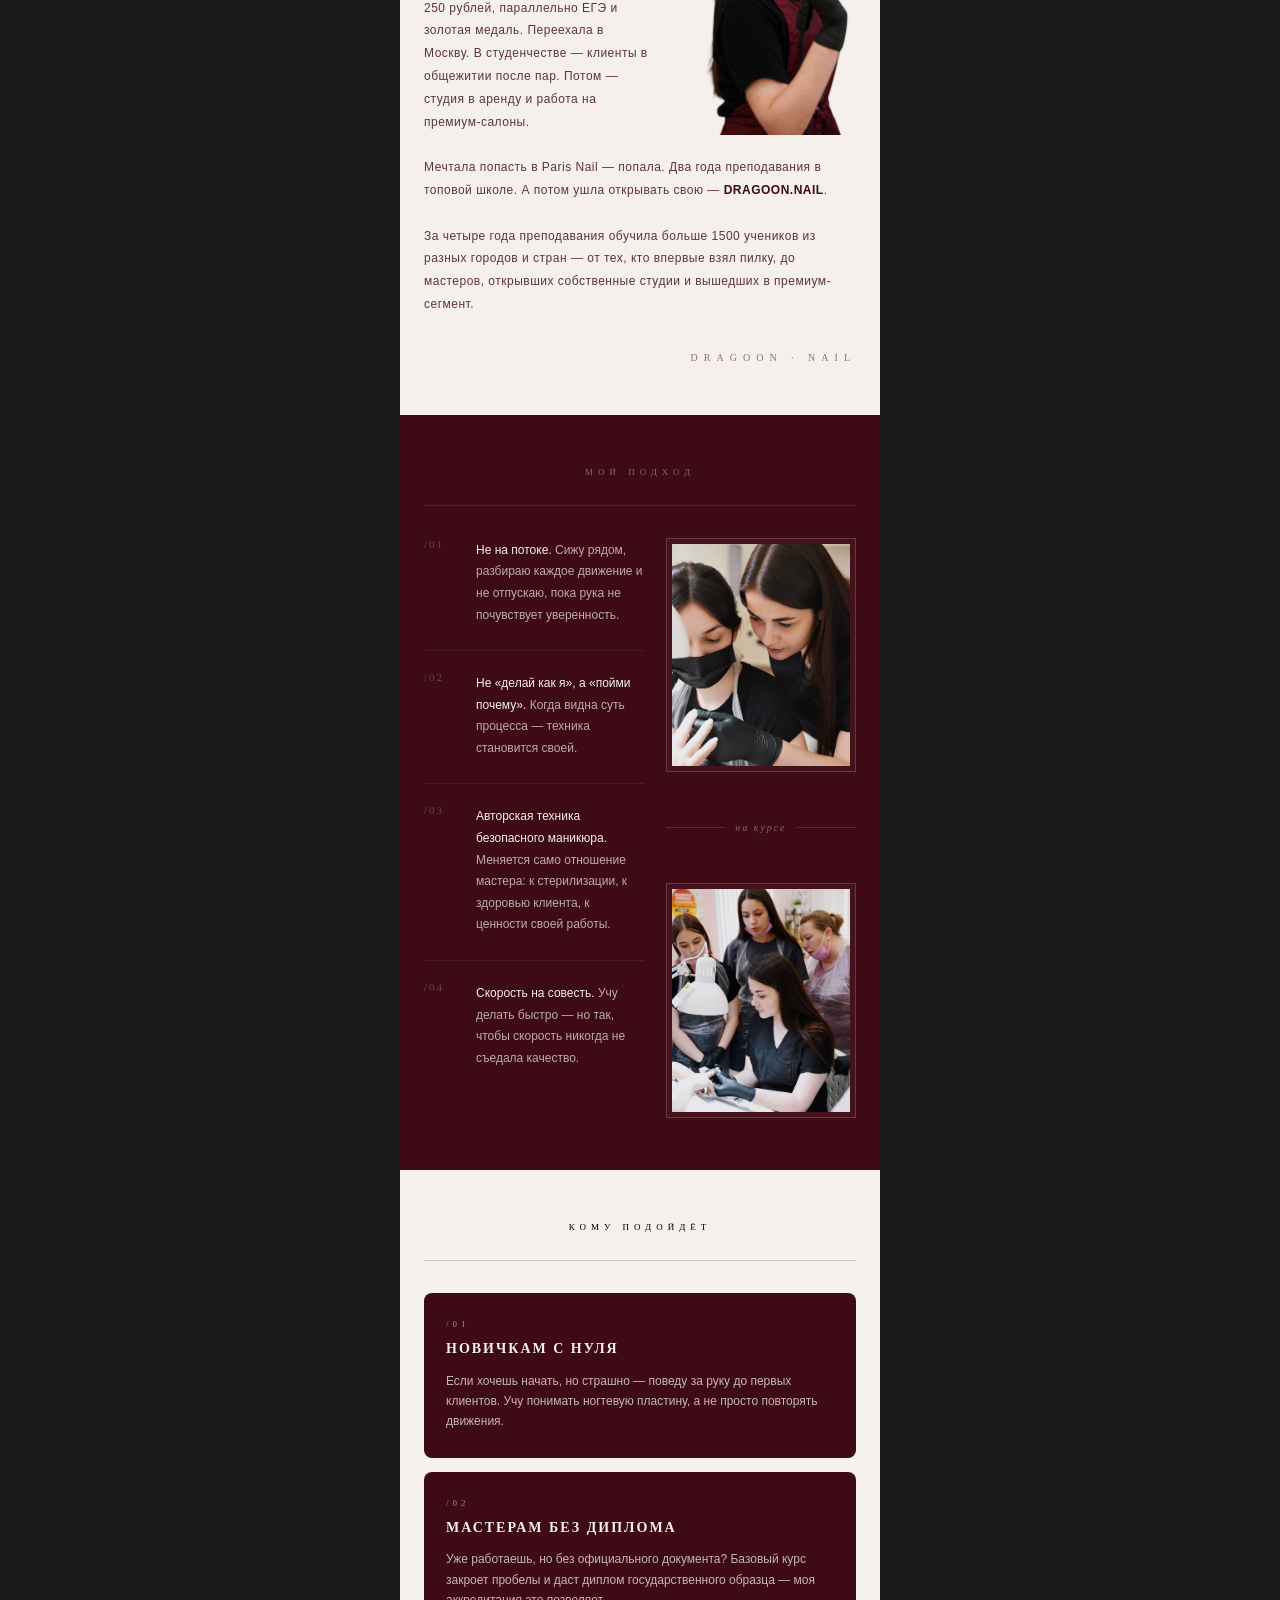
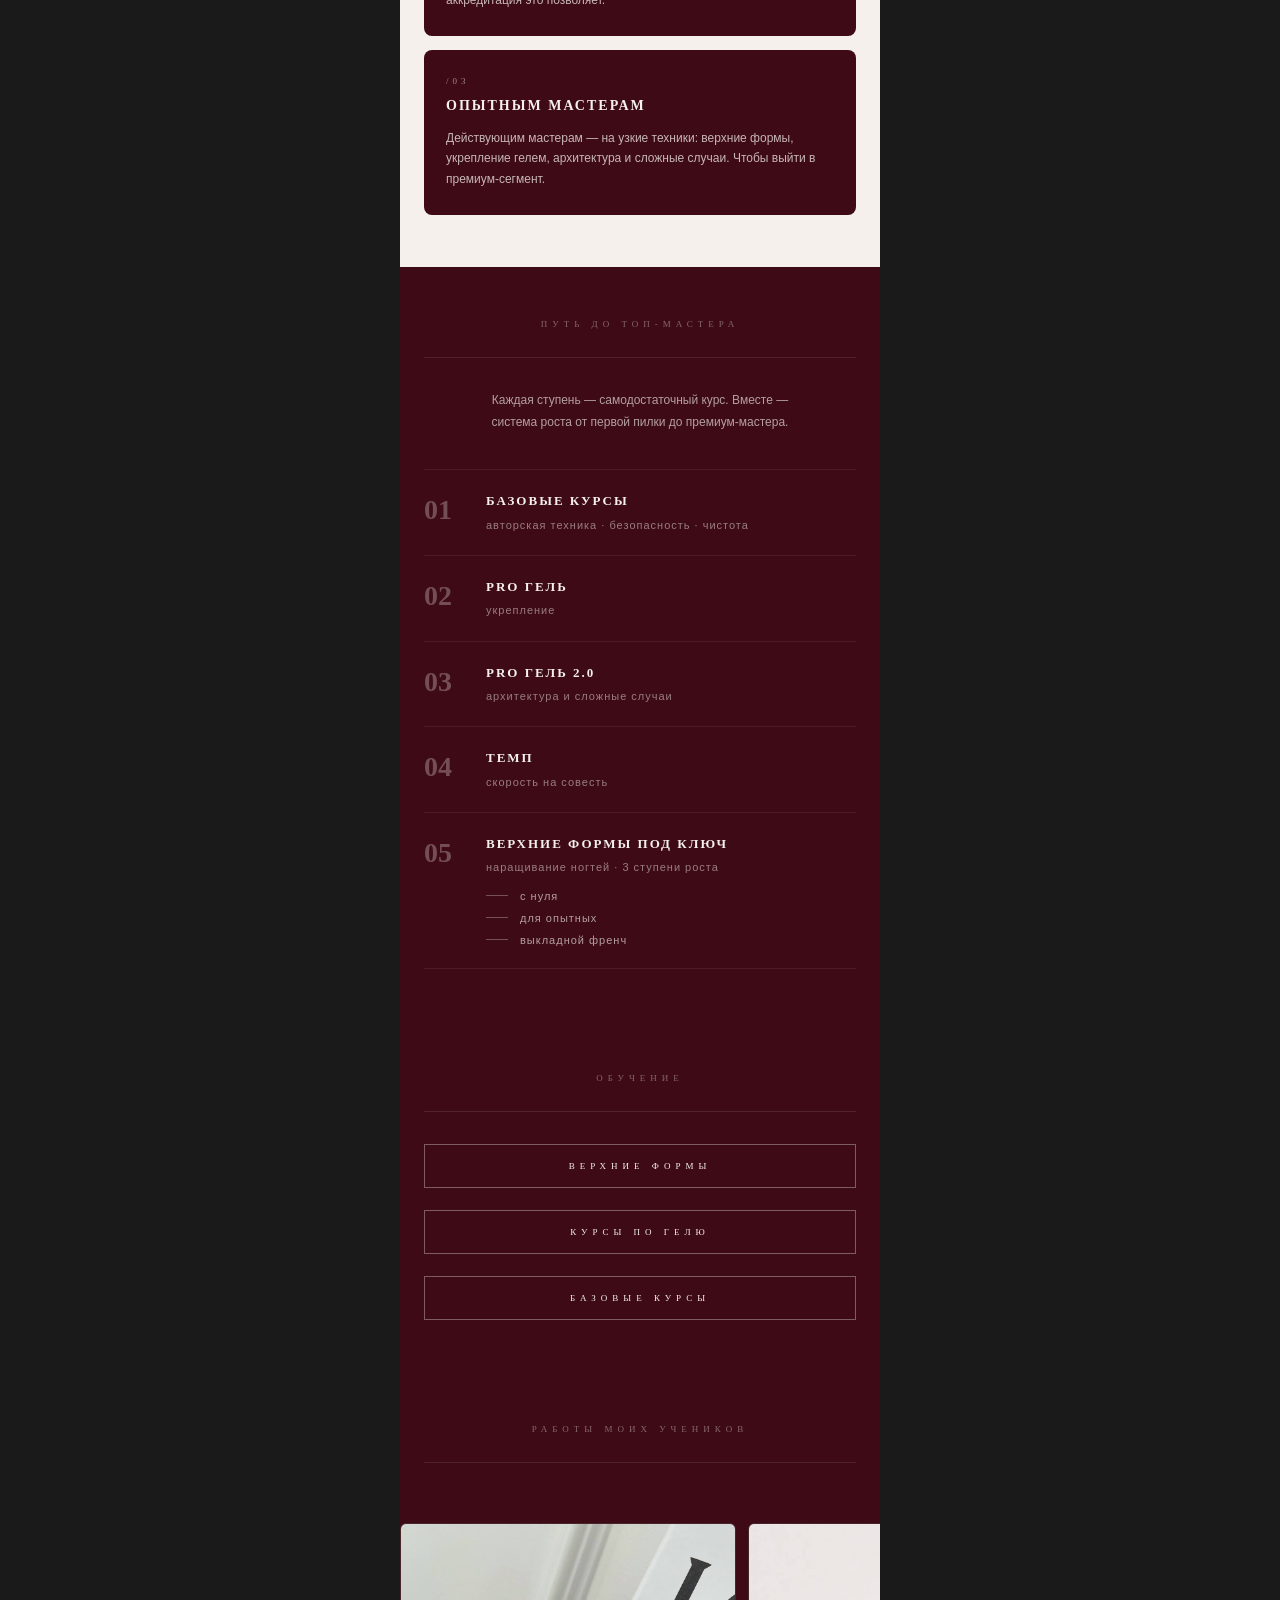
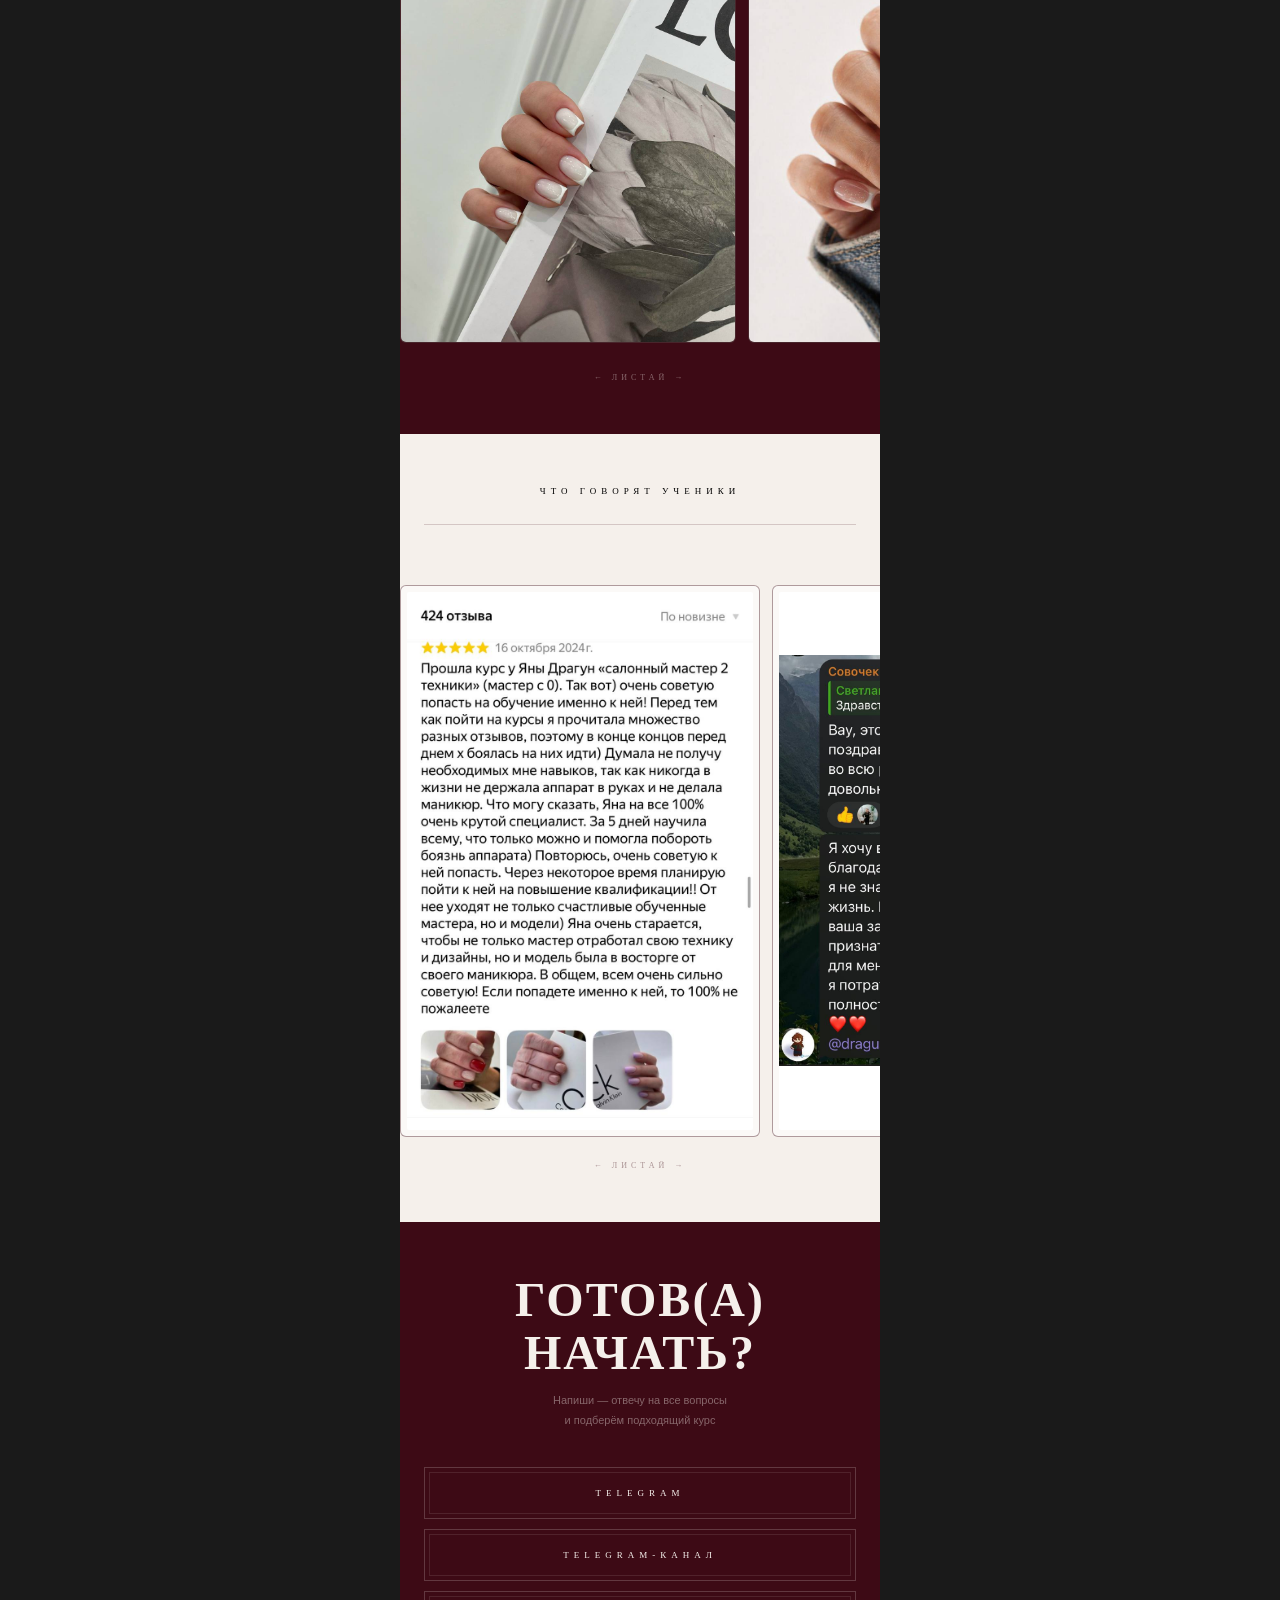
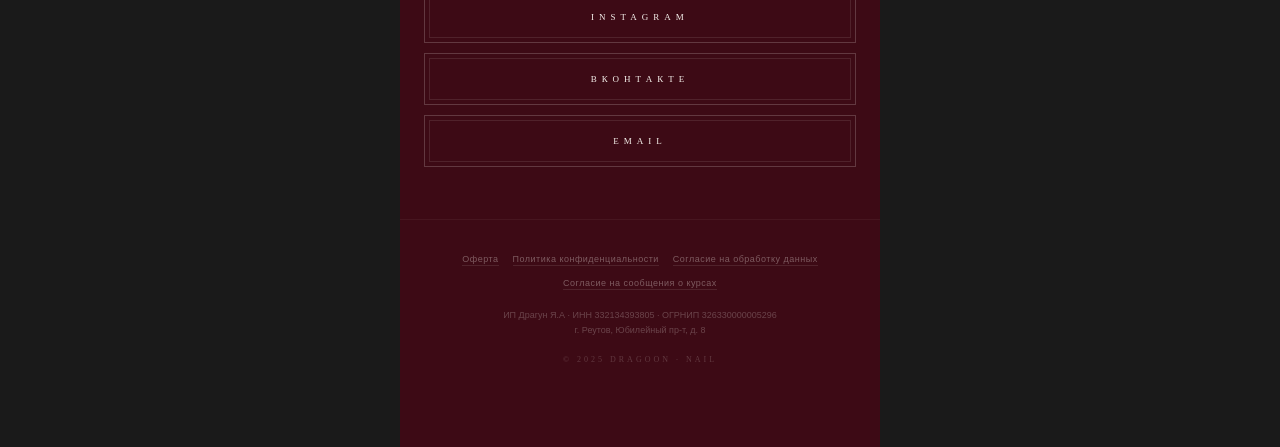
==== commit 320ce11b: "Заявки через Яндекс Форму, документы в подвале Окно «Забронировать место» открывает Яндекс Форму с п" ====
--- a/index.html
+++ b/index.html
@@ -1087,9 +1087,10 @@
   ═══════════════════════════════════ -->
   <footer class="site-footer">
     <ul class="footer-docs">
-      <li><a href="https://dragoonnail.tilda.ws/offer" target="_blank" rel="noopener">Оферта</a></li>
-      <li><a href="https://dragoonnail.tilda.ws/privacy" target="_blank" rel="noopener">Политика конфиденциальности</a></li>
-      <li><a href="https://dragoonnail.tilda.ws/agreement" target="_blank" rel="noopener">Согласие на ОПД</a></li>
+      <li><a href="oferta.html">Оферта</a></li>
+      <li><a href="politika.html">Политика конфиденциальности</a></li>
+      <li><a href="soglasie.html">Согласие на обработку данных</a></li>
+      <li><a href="soobshcheniya.html">Согласие на сообщения о курсах</a></li>
     </ul>
 
     <div class="footer-requisites">
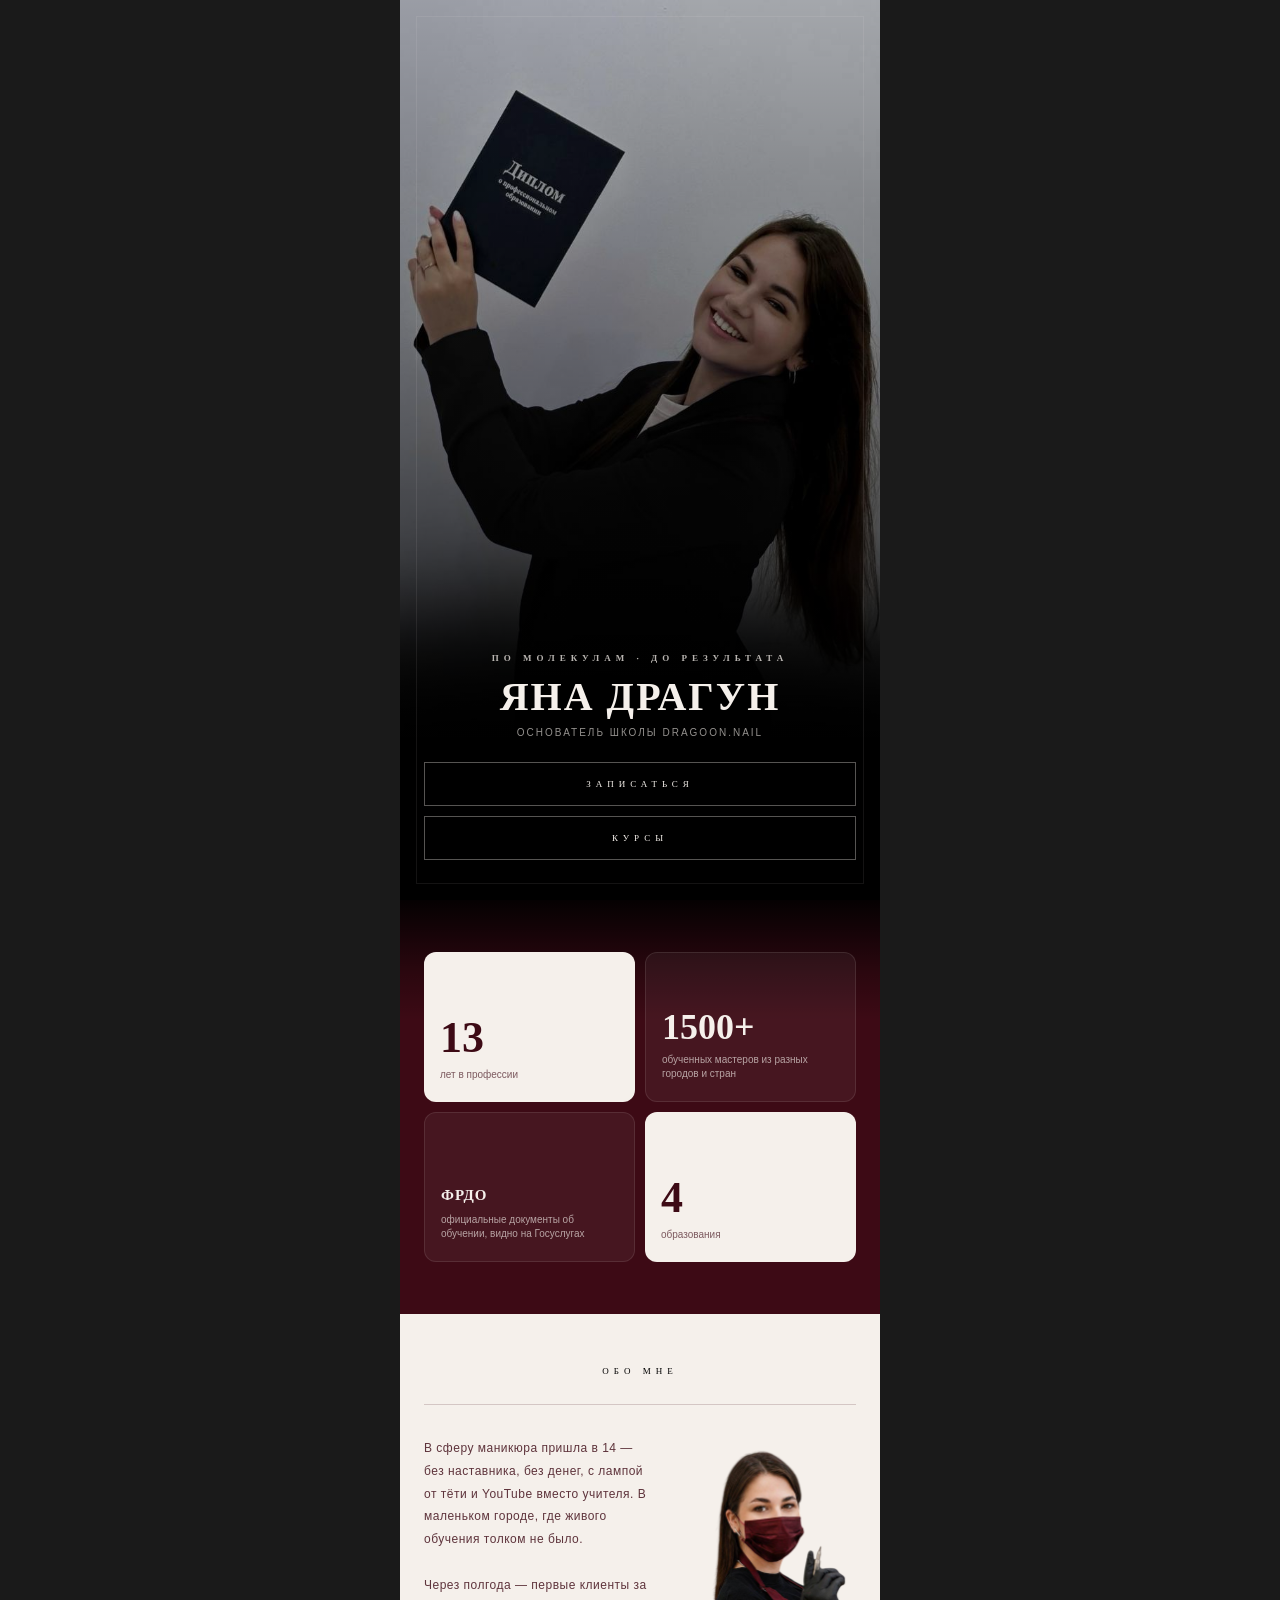
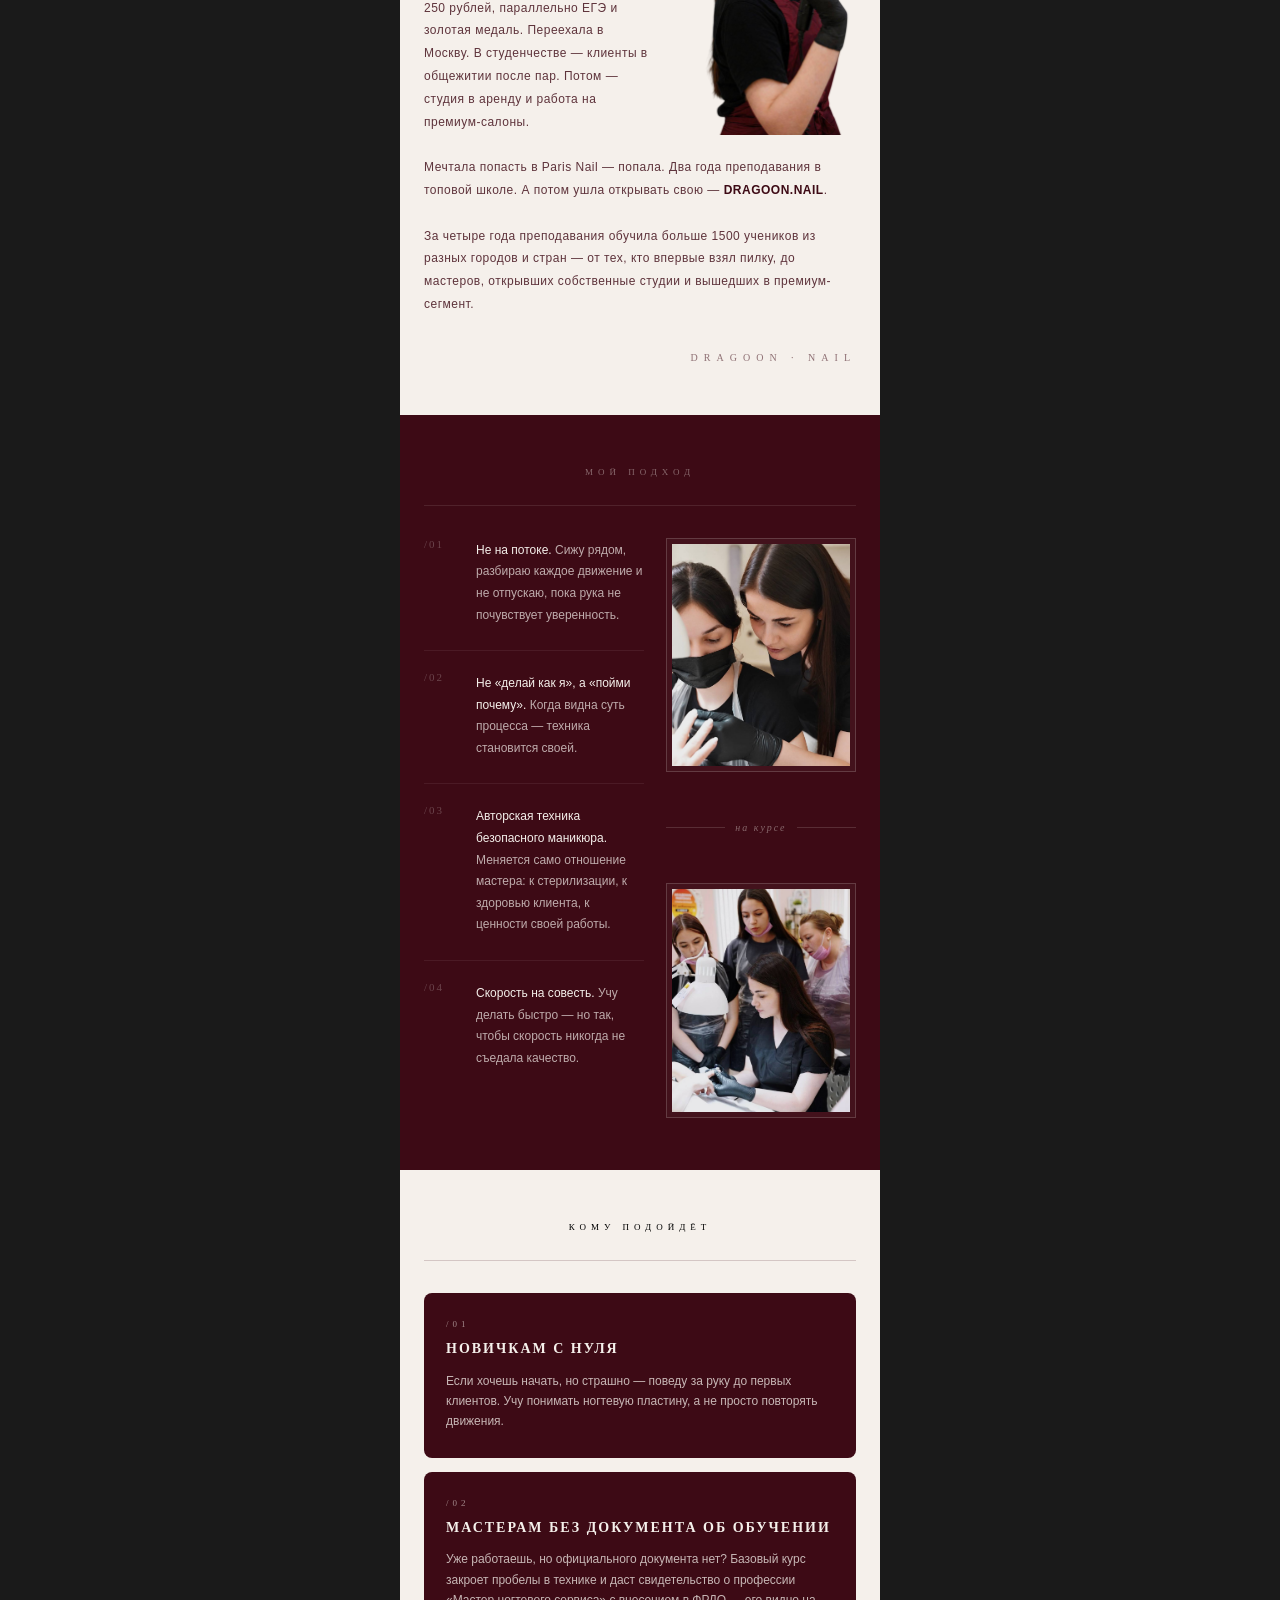
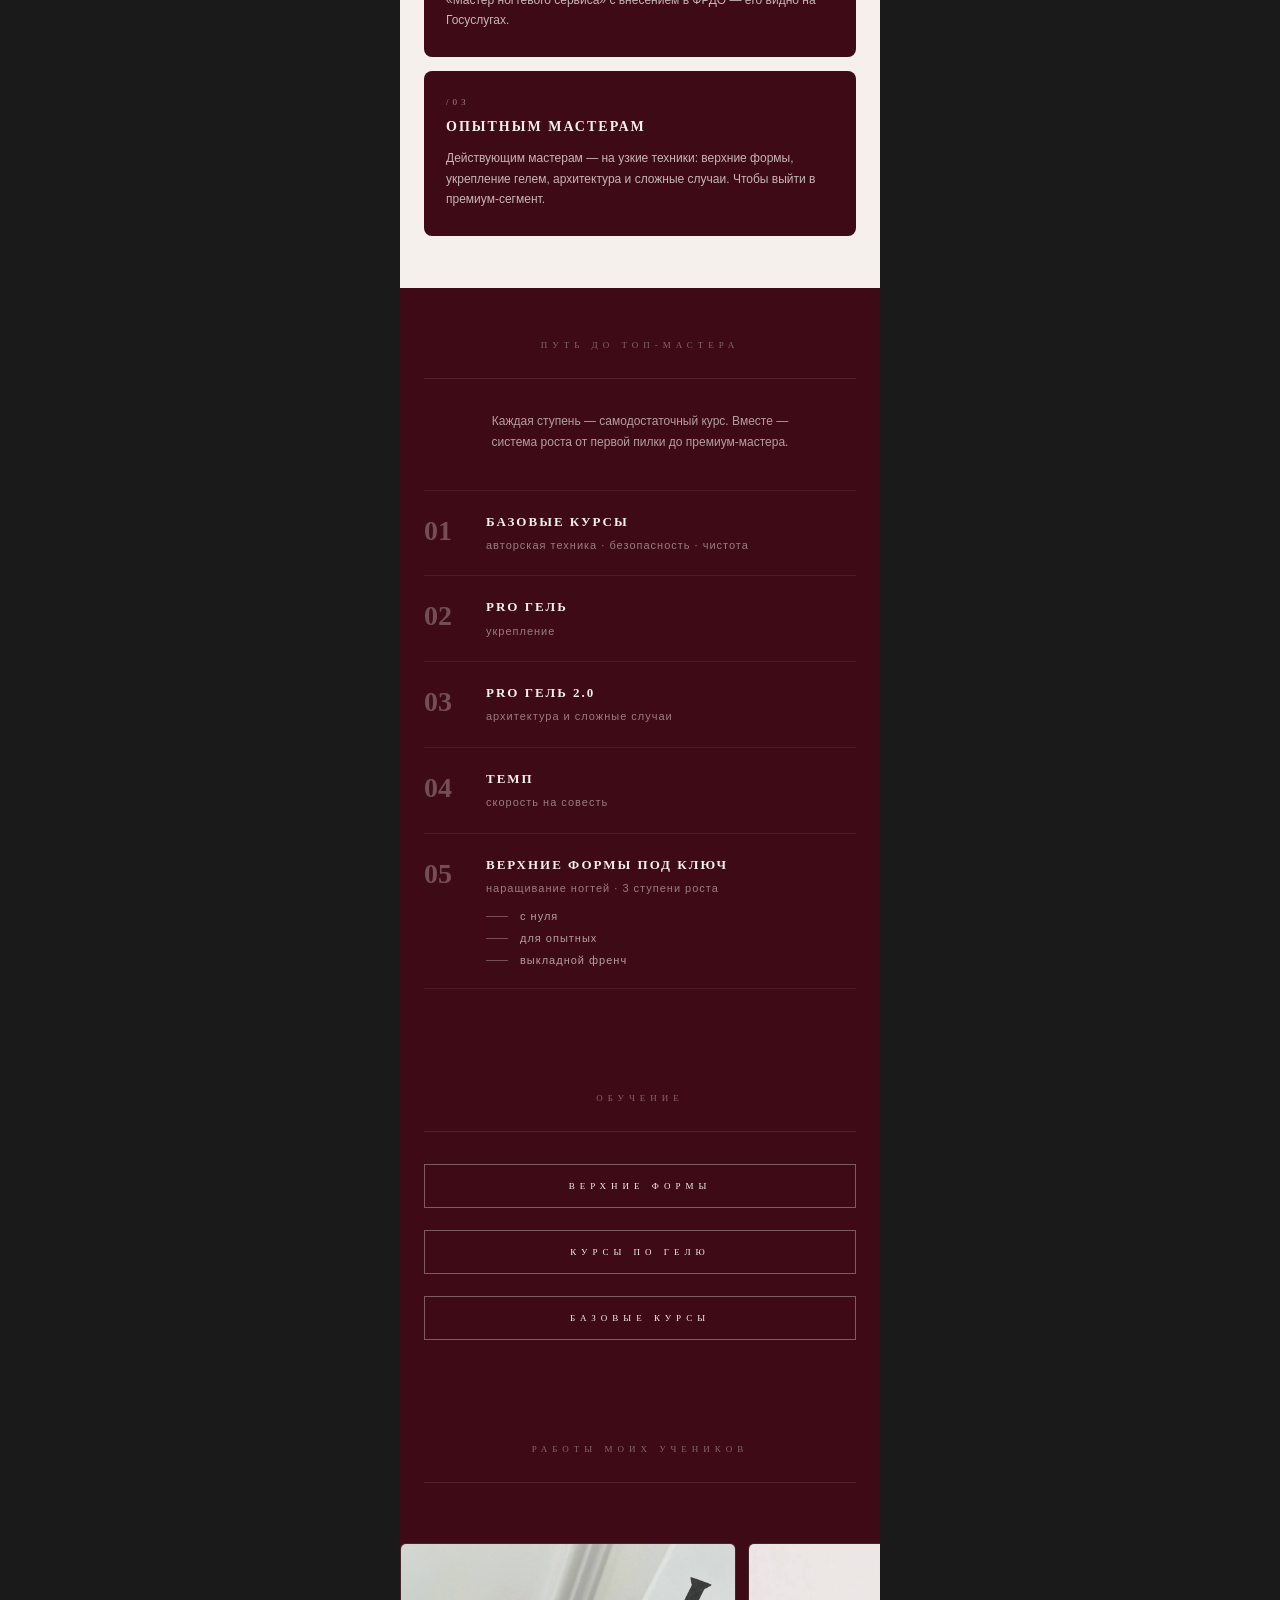
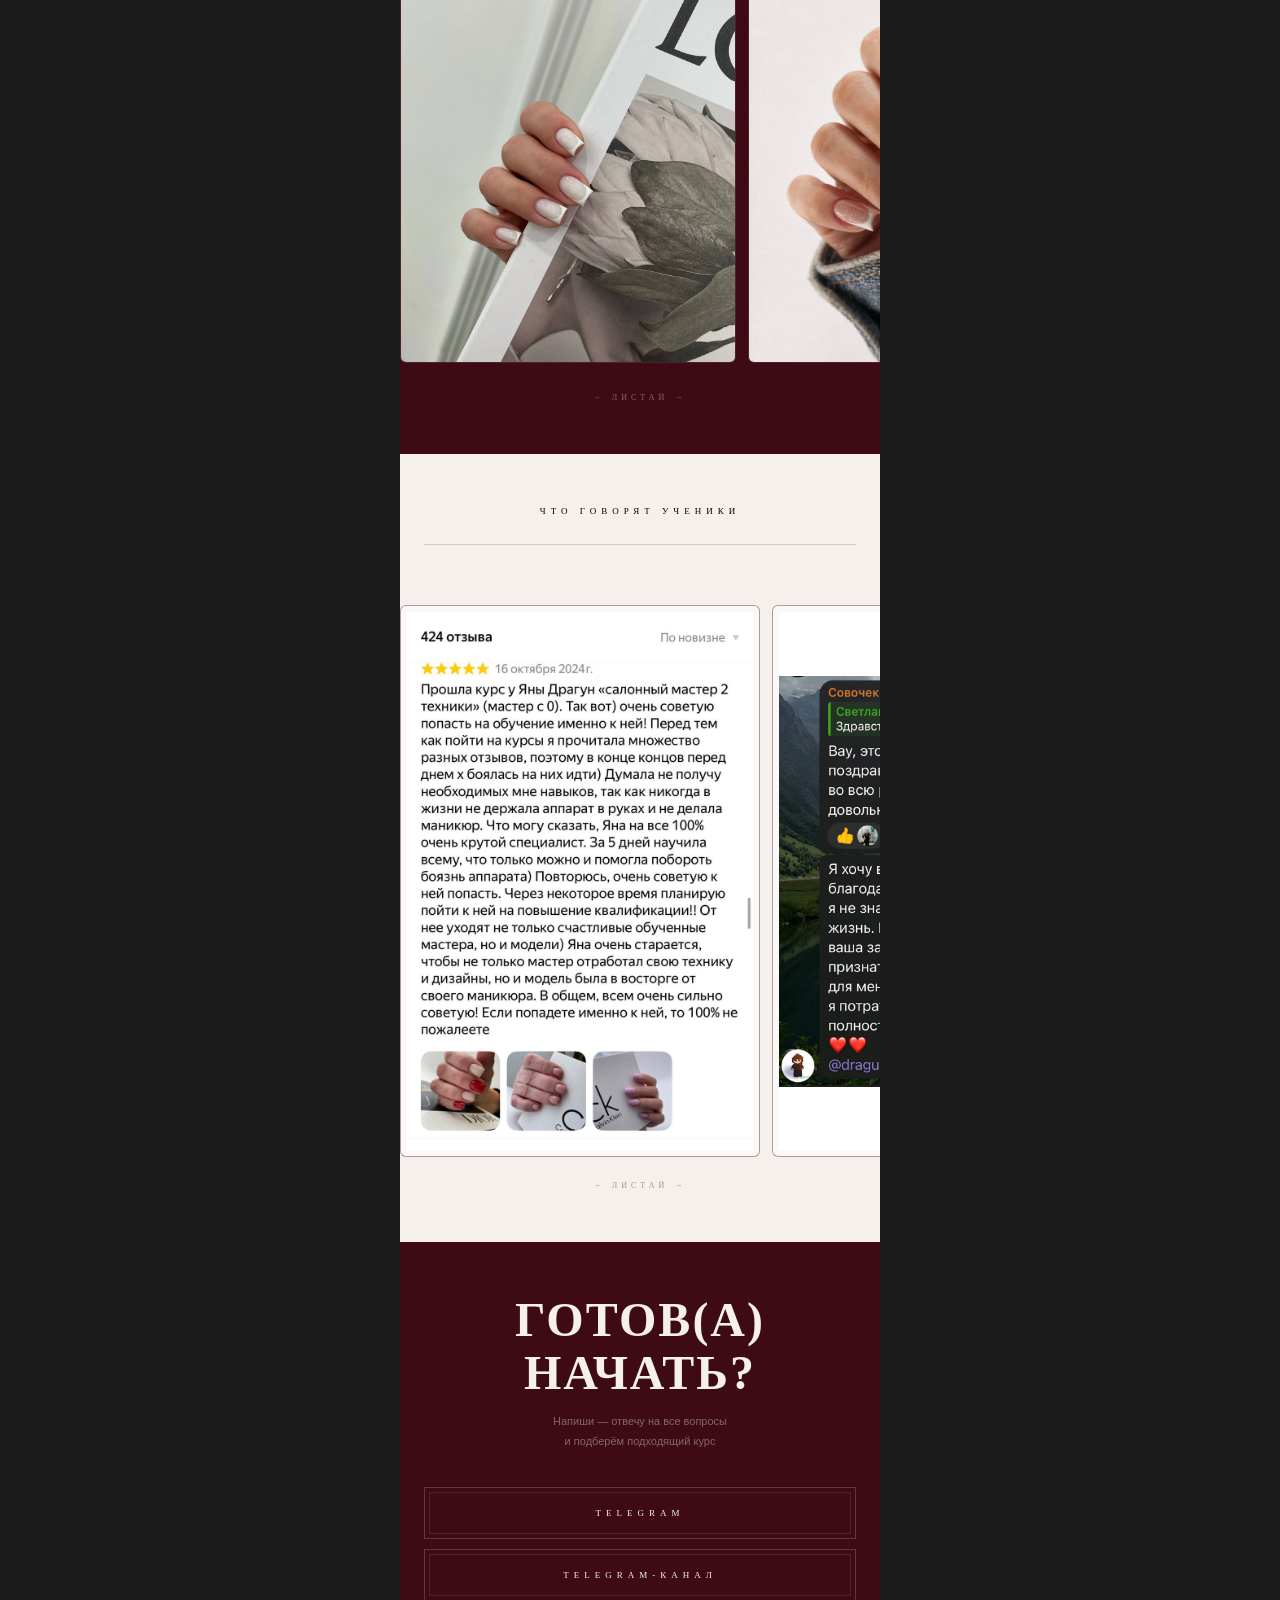
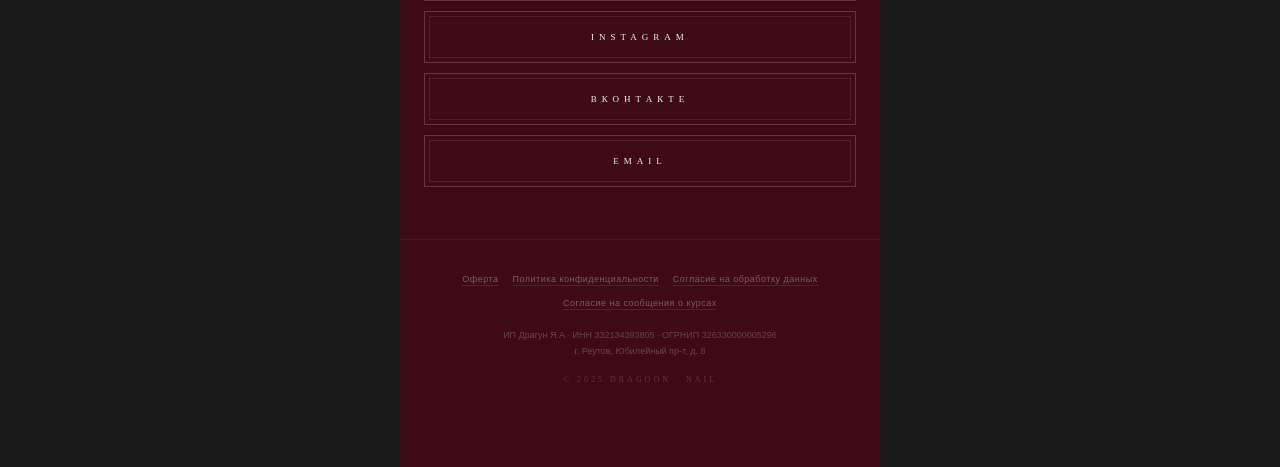
==== commit 76e820f9: "Свидетельство в ФРДО вместо «диплома гос-образца» Страница верхних форм и главная: точное название д" ====
--- a/index.html
+++ b/index.html
@@ -828,8 +828,8 @@
         <div class="stat-card__label">обученных мастеров из разных городов и стран</div>
       </div>
       <div class="stat-card stat-card--dark">
-        <div class="stat-card__number stat-card__number--tiny">Аккредитация</div>
-        <div class="stat-card__label">выдаётся диплом государственного образца</div>
+        <div class="stat-card__number stat-card__number--tiny">ФРДО</div>
+        <div class="stat-card__label">официальные документы об обучении, видно на Госуслугах</div>
       </div>
       <div class="stat-card stat-card--cream">
         <div class="stat-card__number">4</div>
@@ -916,9 +916,9 @@
       </div>
       <div class="segment-card">
         <p class="segment-card__num">/02</p>
-        <h3 class="segment-card__title">Мастерам без диплома</h3>
+        <h3 class="segment-card__title">Мастерам без документа об обучении</h3>
         <p class="segment-card__text">
-          Уже работаешь, но без официального документа? Базовый курс закроет пробелы и даст диплом государственного образца — моя аккредитация это позволяет.
+          Уже работаешь, но официального документа нет? Базовый курс закроет пробелы в технике и даст свидетельство о профессии «Мастер ногтевого сервиса» с внесением в ФРДО — его видно на Госуслугах.
         </p>
       </div>
       <div class="segment-card">
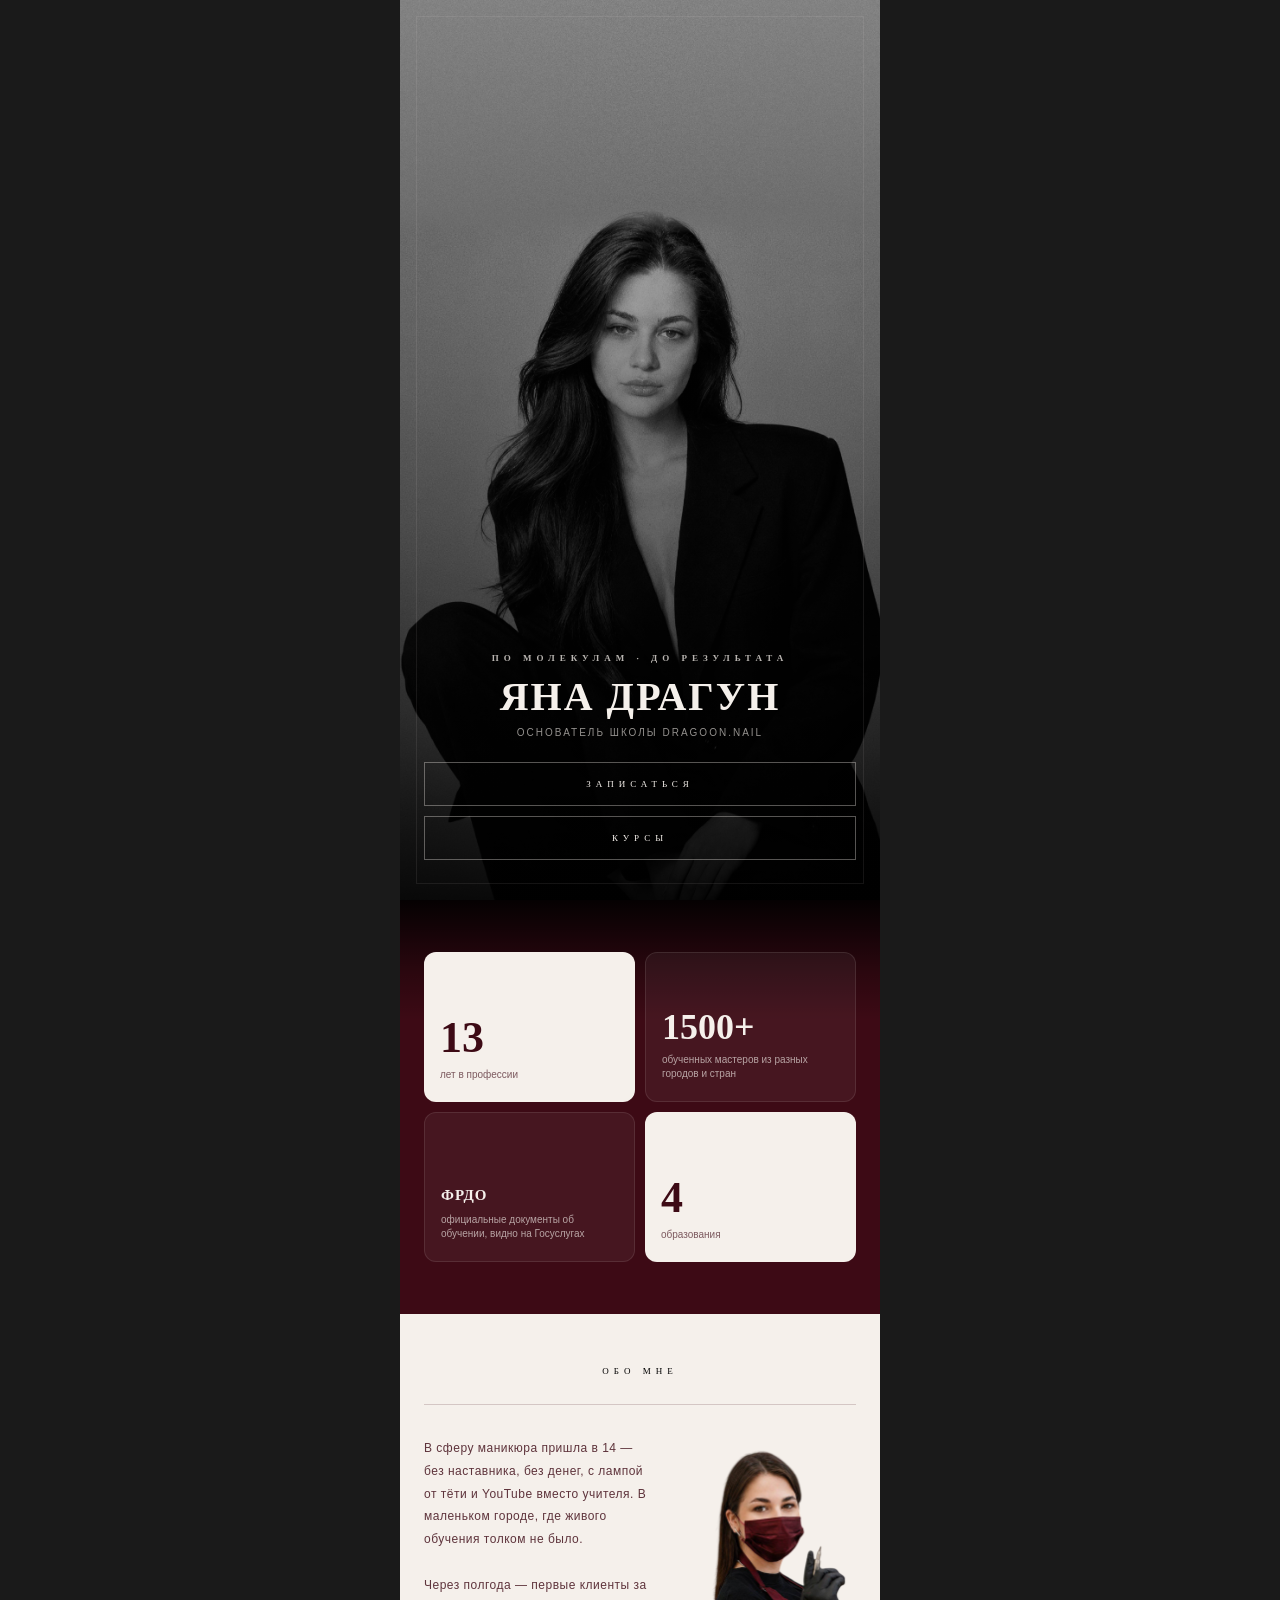
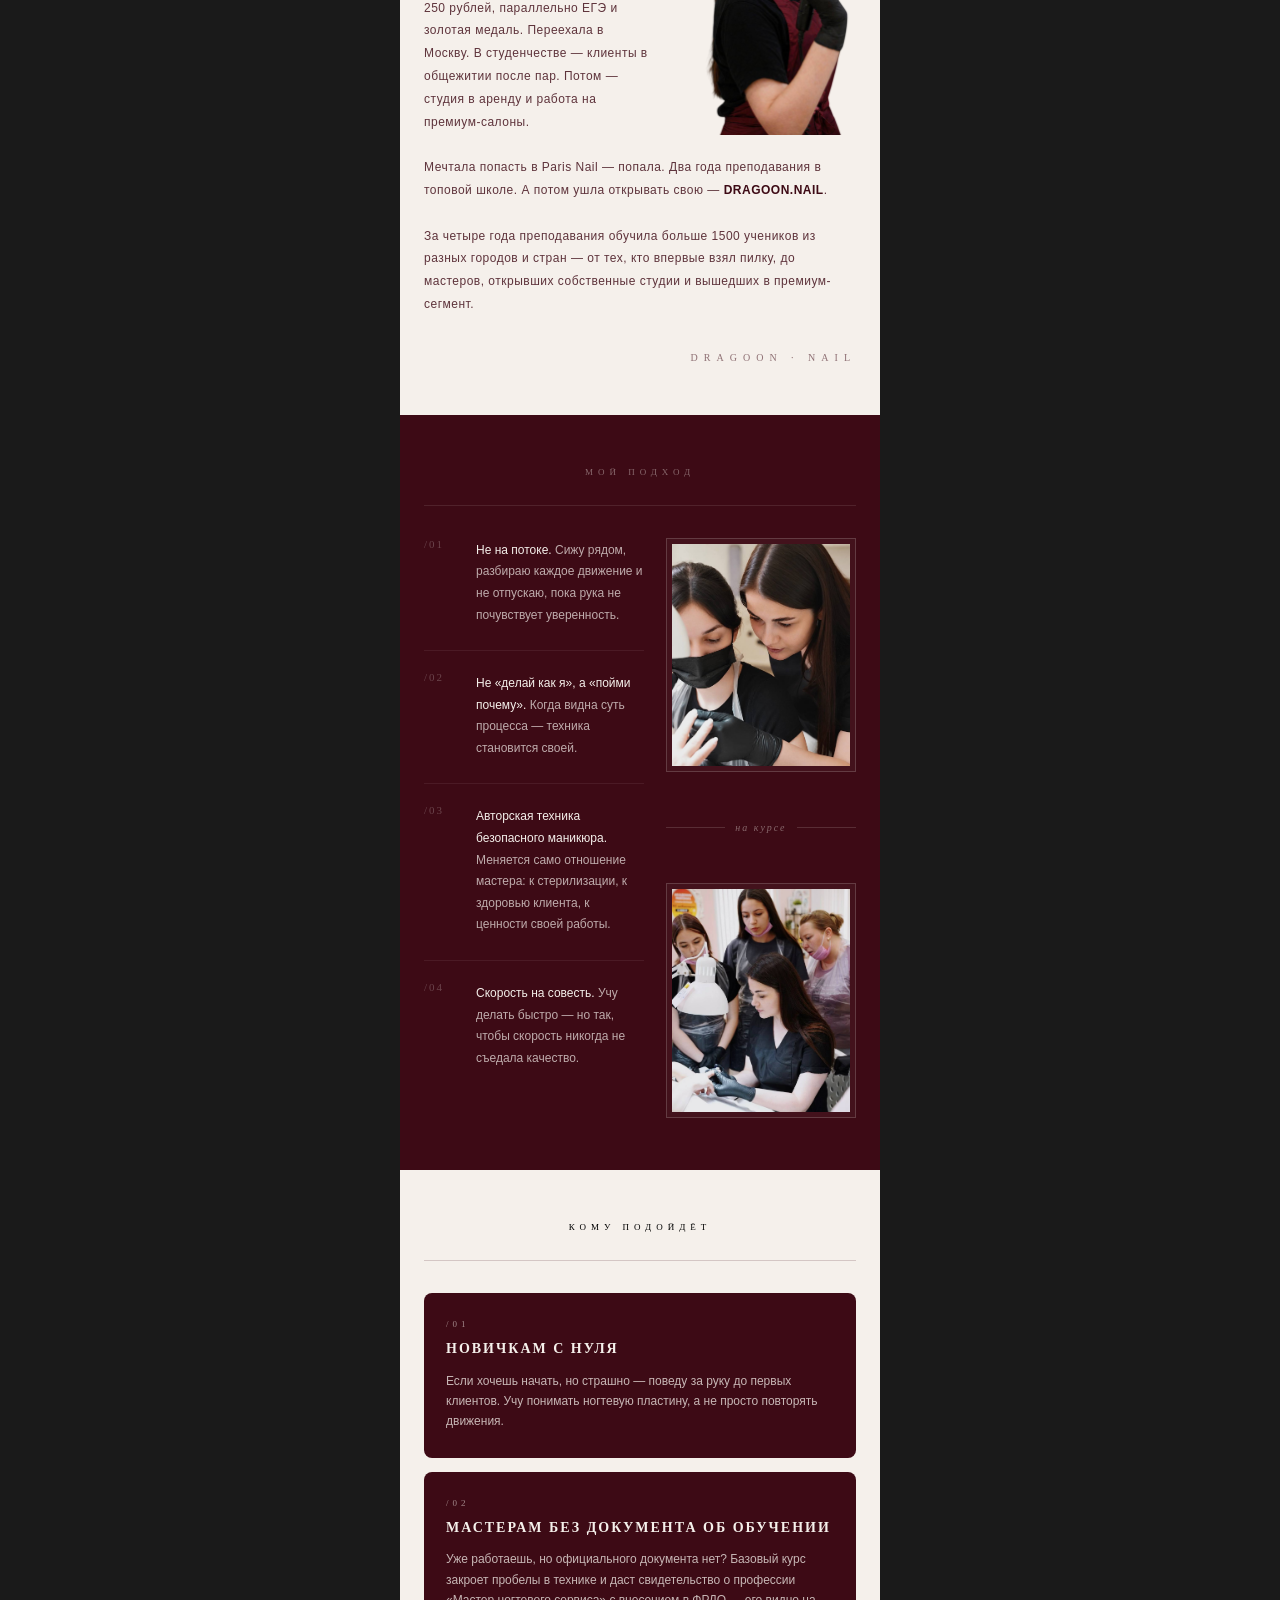
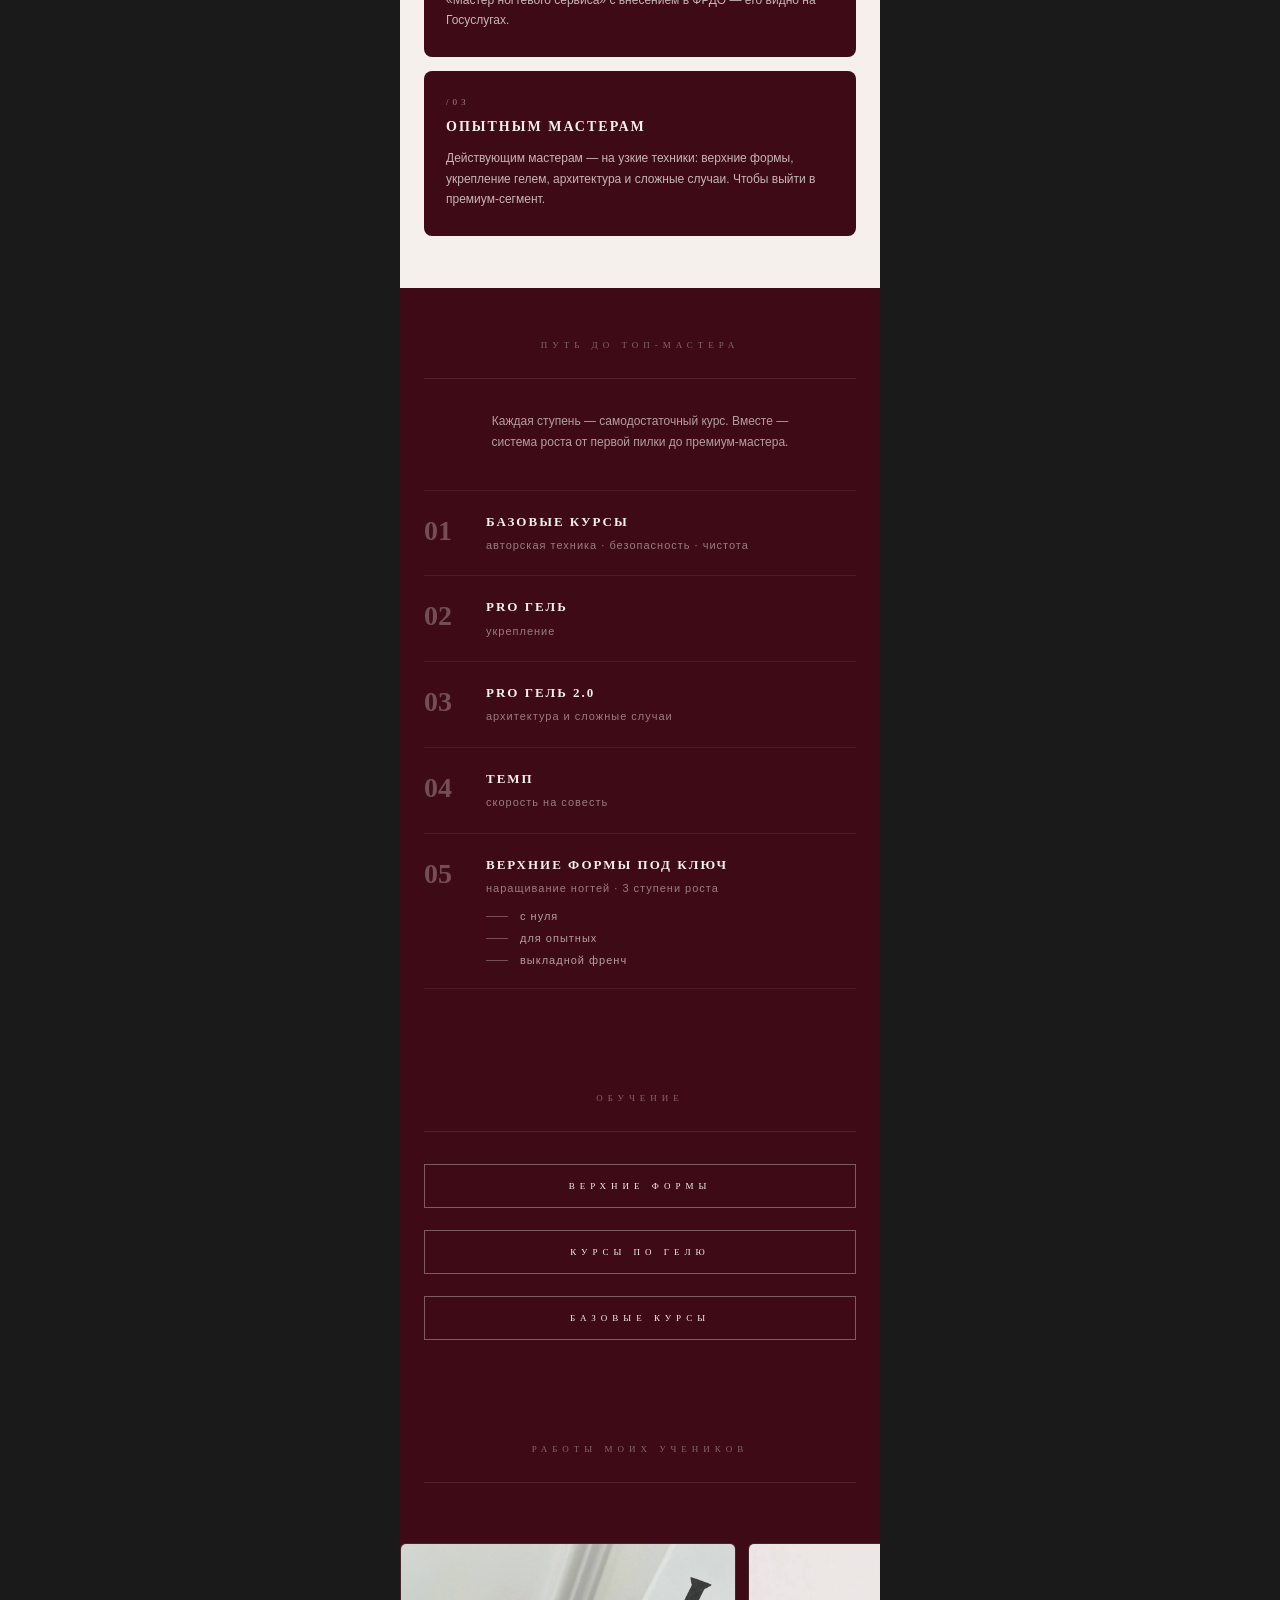
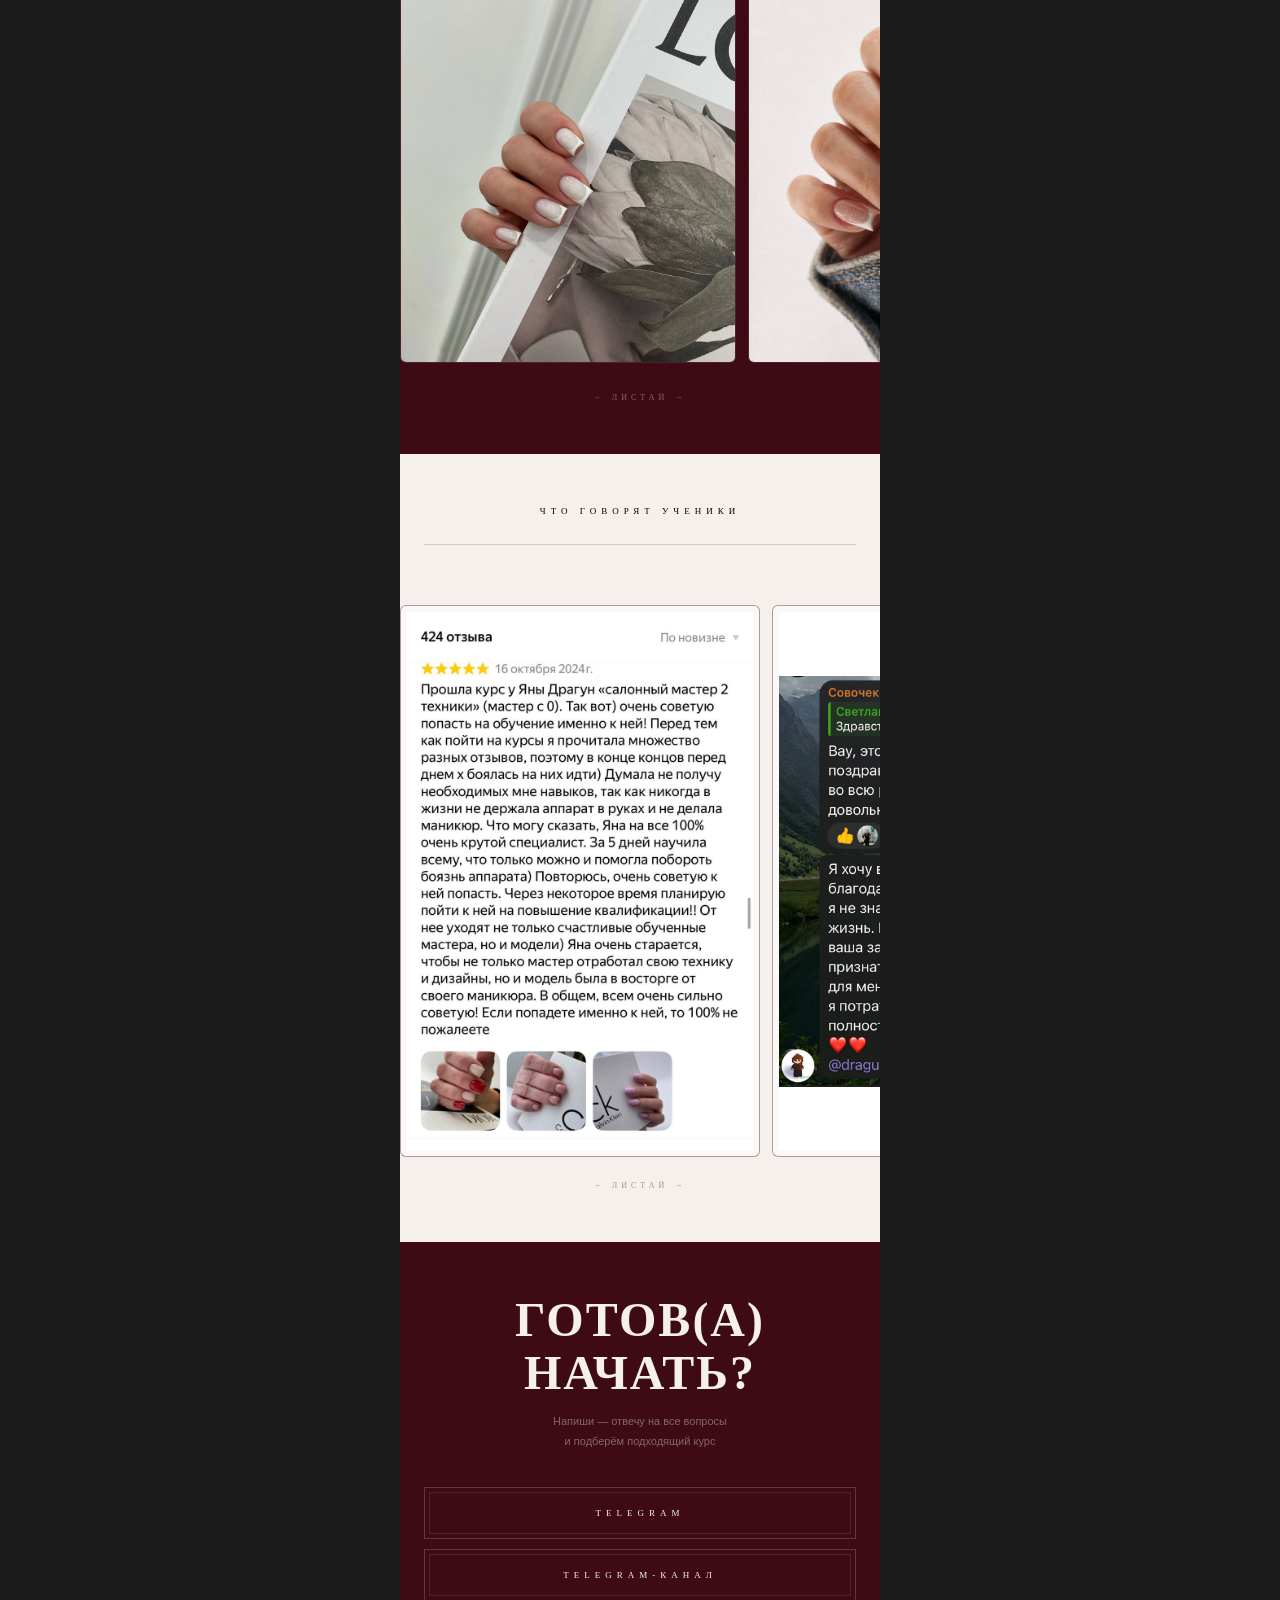
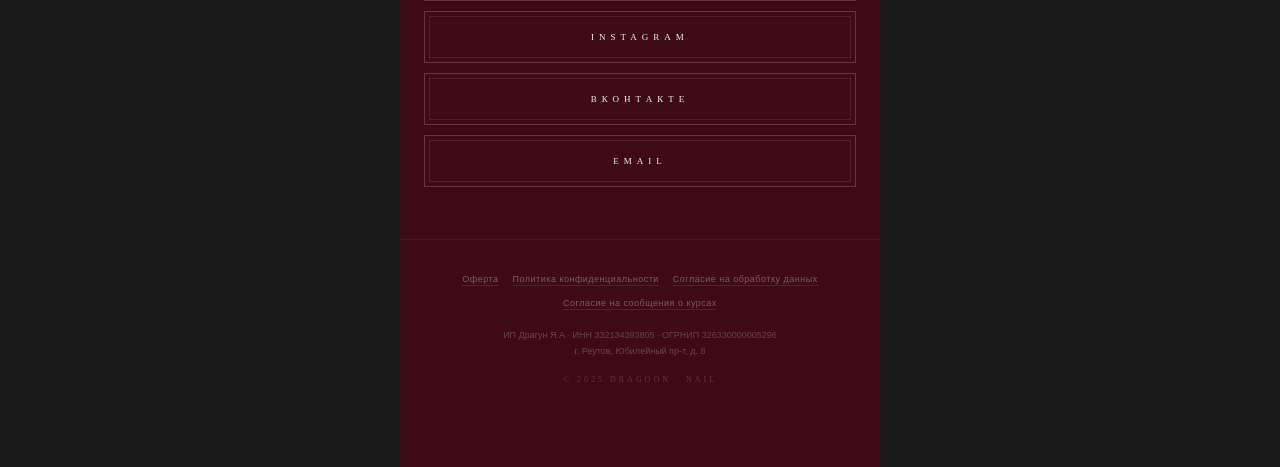
==== commit b51fc956: "Новый портрет в шапке главной Co-Authored-By: Claude Opus 5.5 <noreply@anthropic.com>" ====
--- a/index.html
+++ b/index.html
@@ -797,7 +797,7 @@
   <div class="hero">
     <div class="hero__photo-wrap">
       <!-- ✏️ ФОТО ГЕРОЯ: замени hero.jpg на своё фото (вертикальное 9:16) -->
-      <img class="hero__photo" src="hero.jpg" alt="Яна Драгун" />
+      <img class="hero__photo" src="hero-yana-wide.jpg" alt="Яна Драгун" style="object-position: center bottom" />
       <div class="hero__overlay"></div>
       <div class="hero__frame"></div>
     </div>
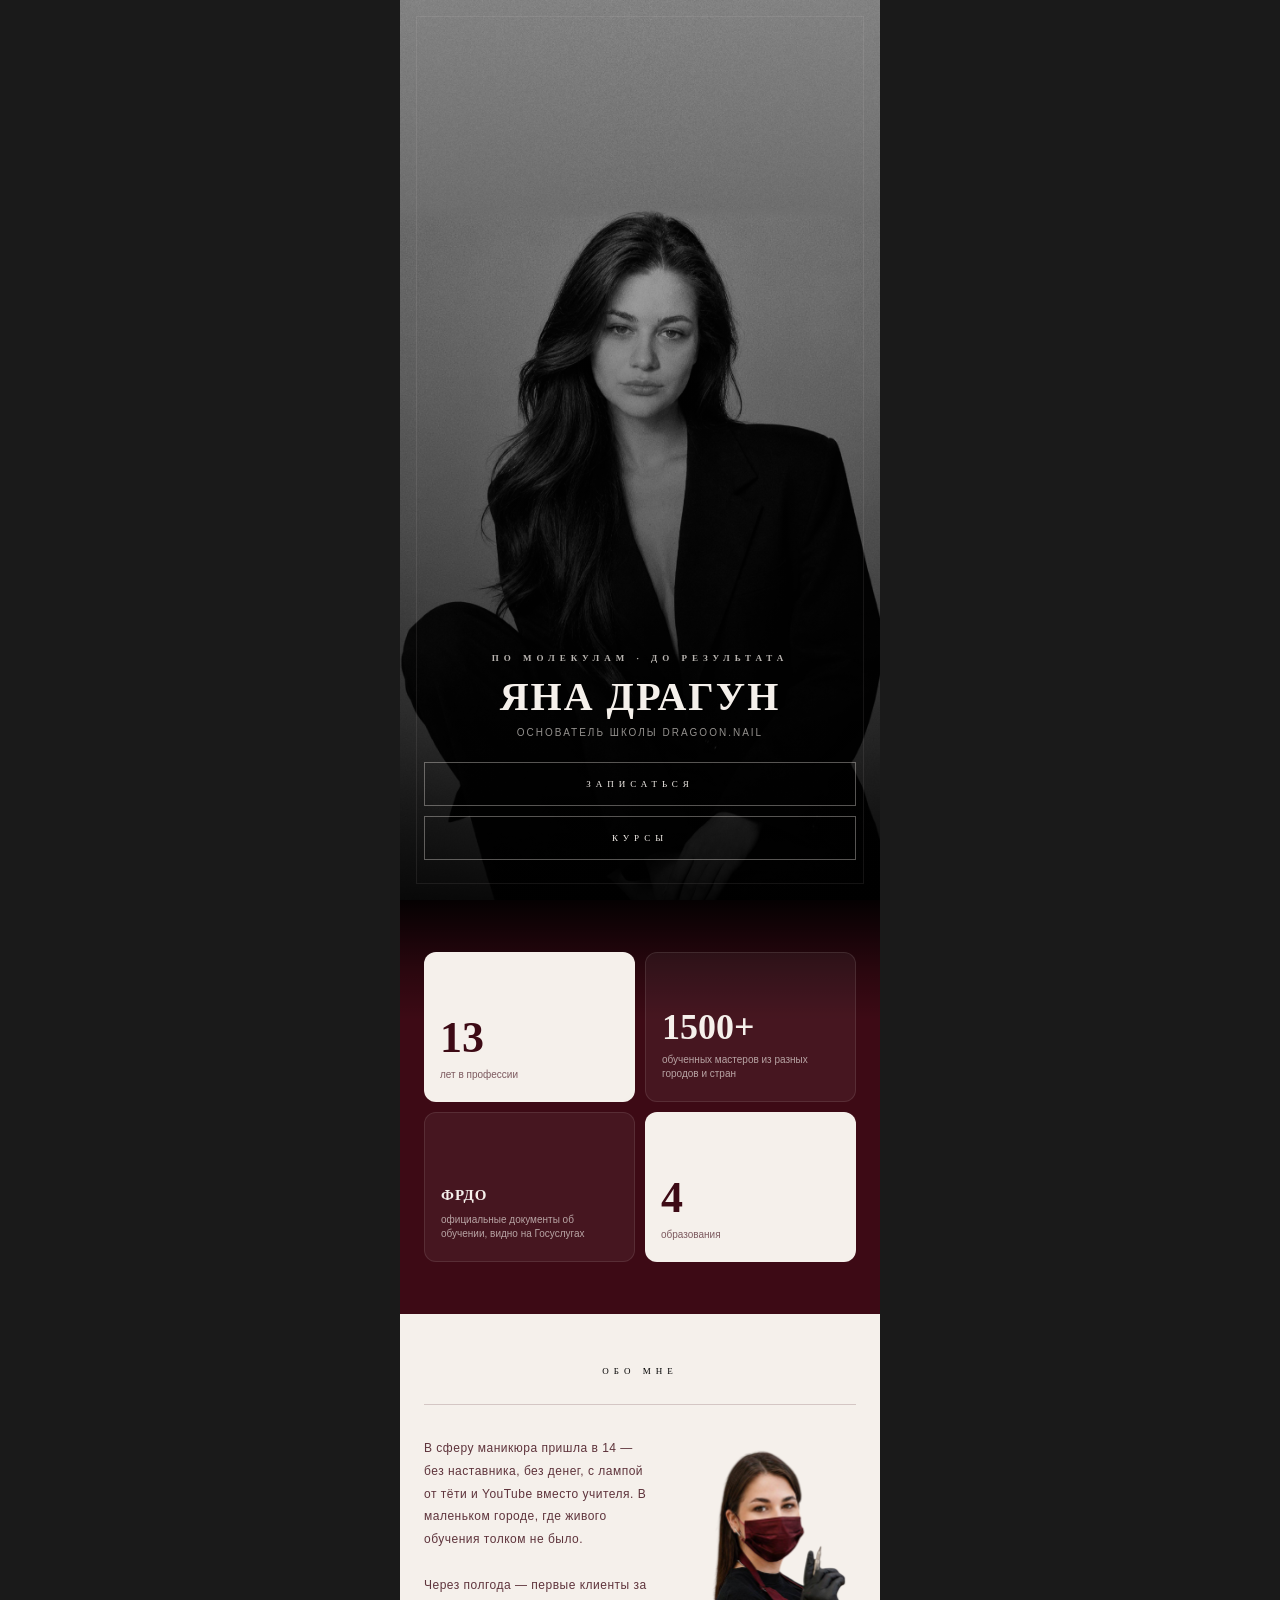
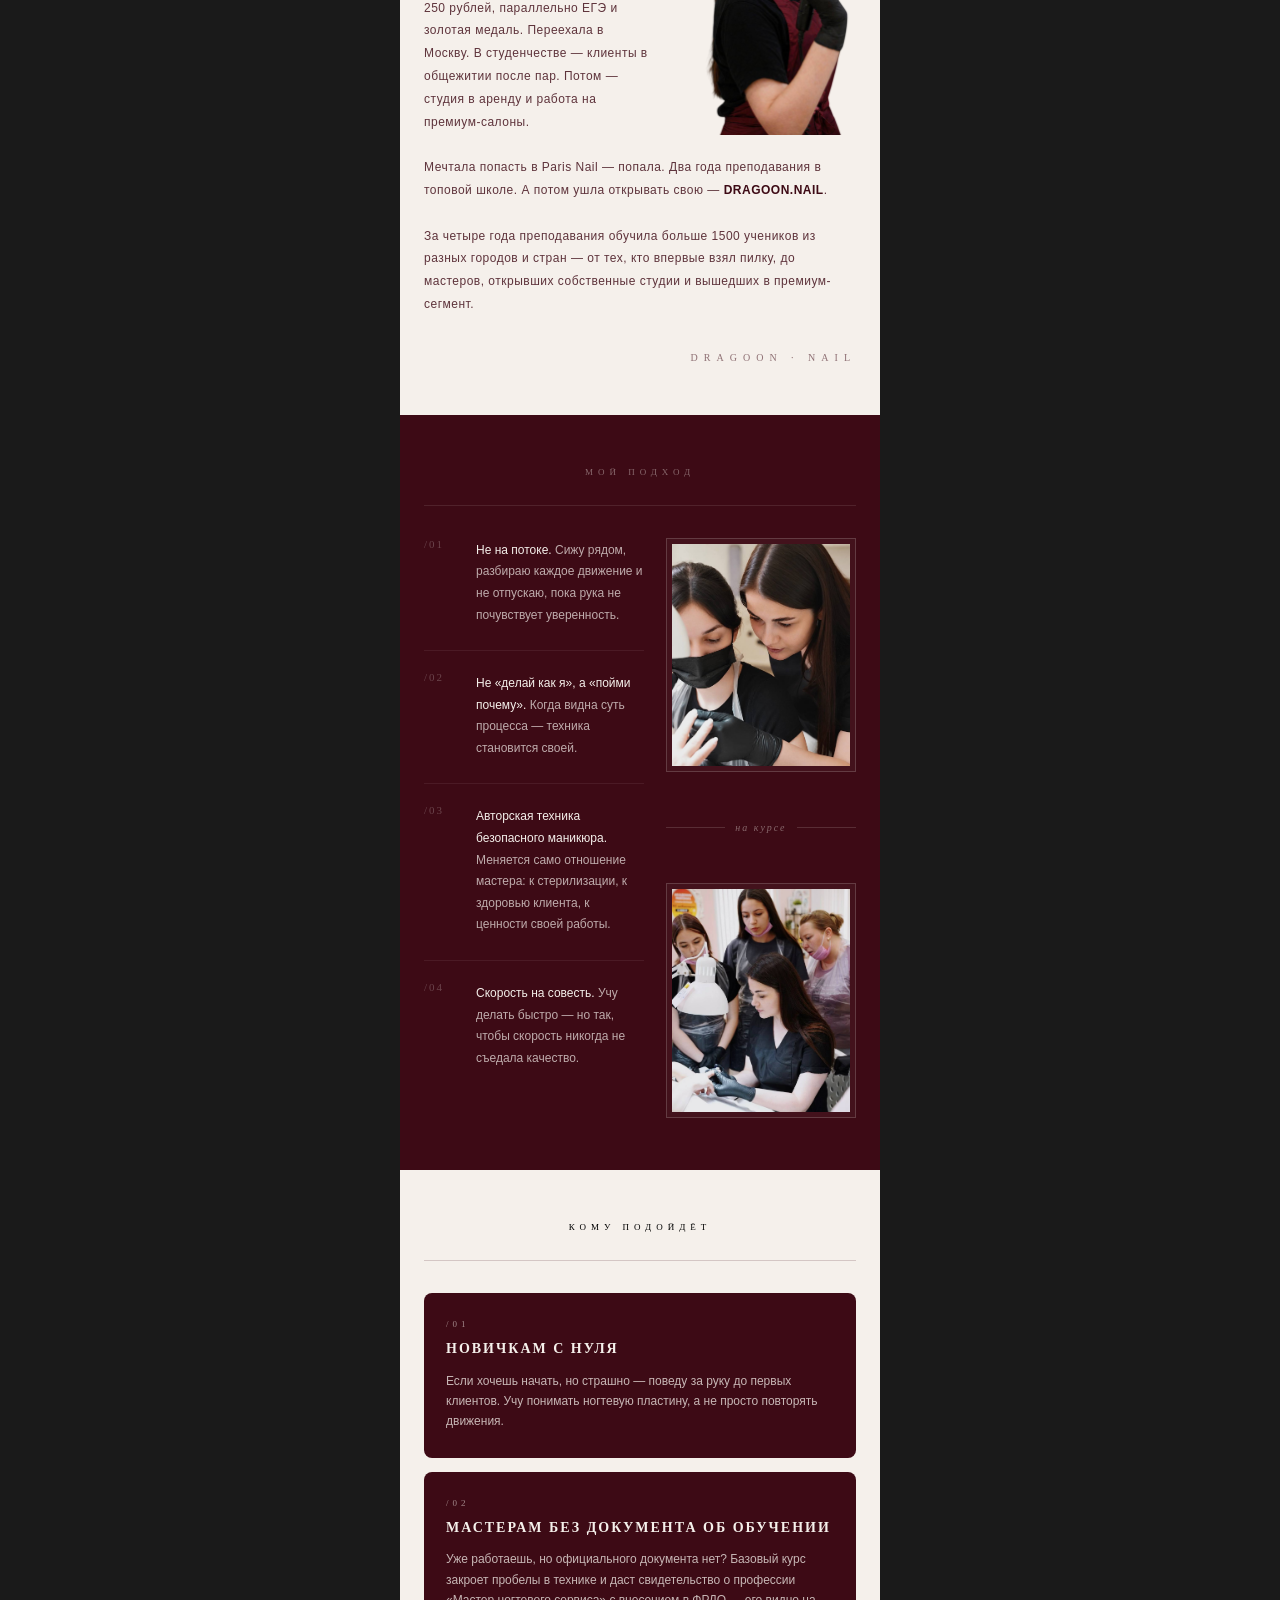
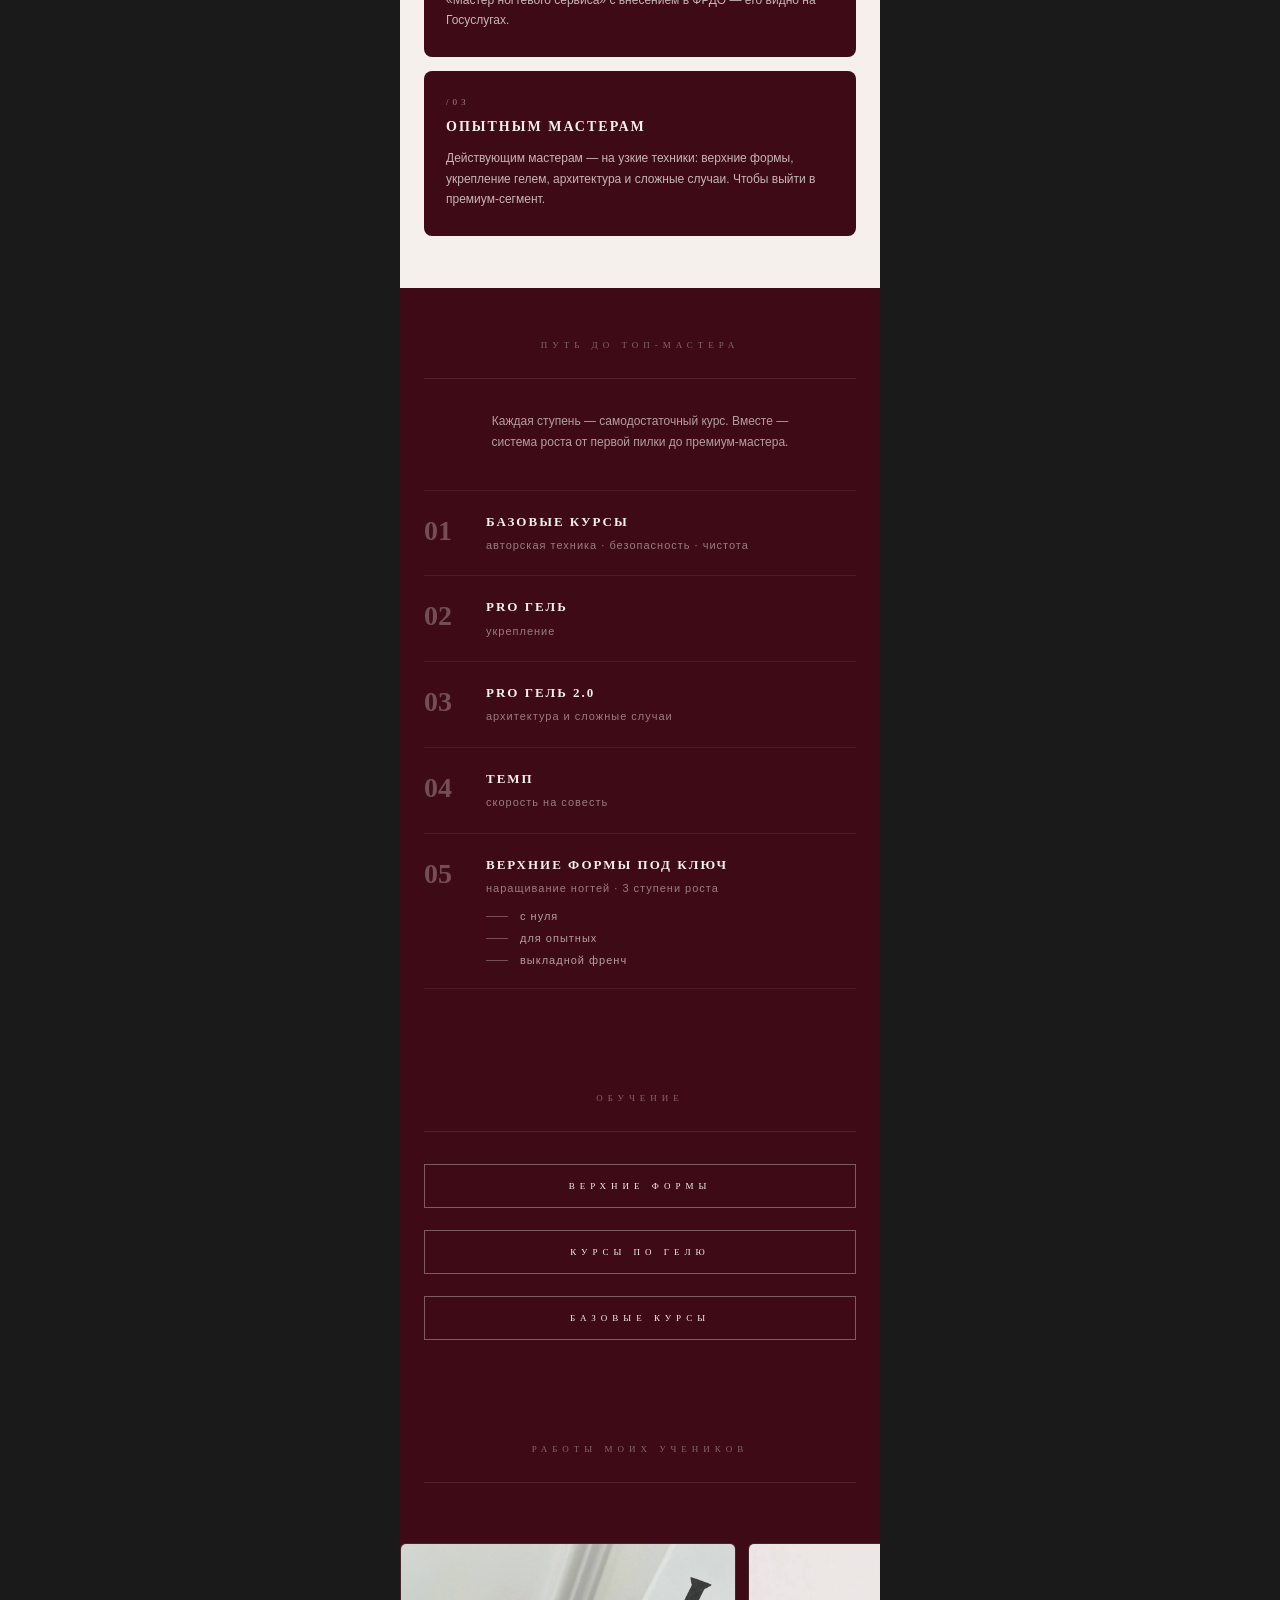
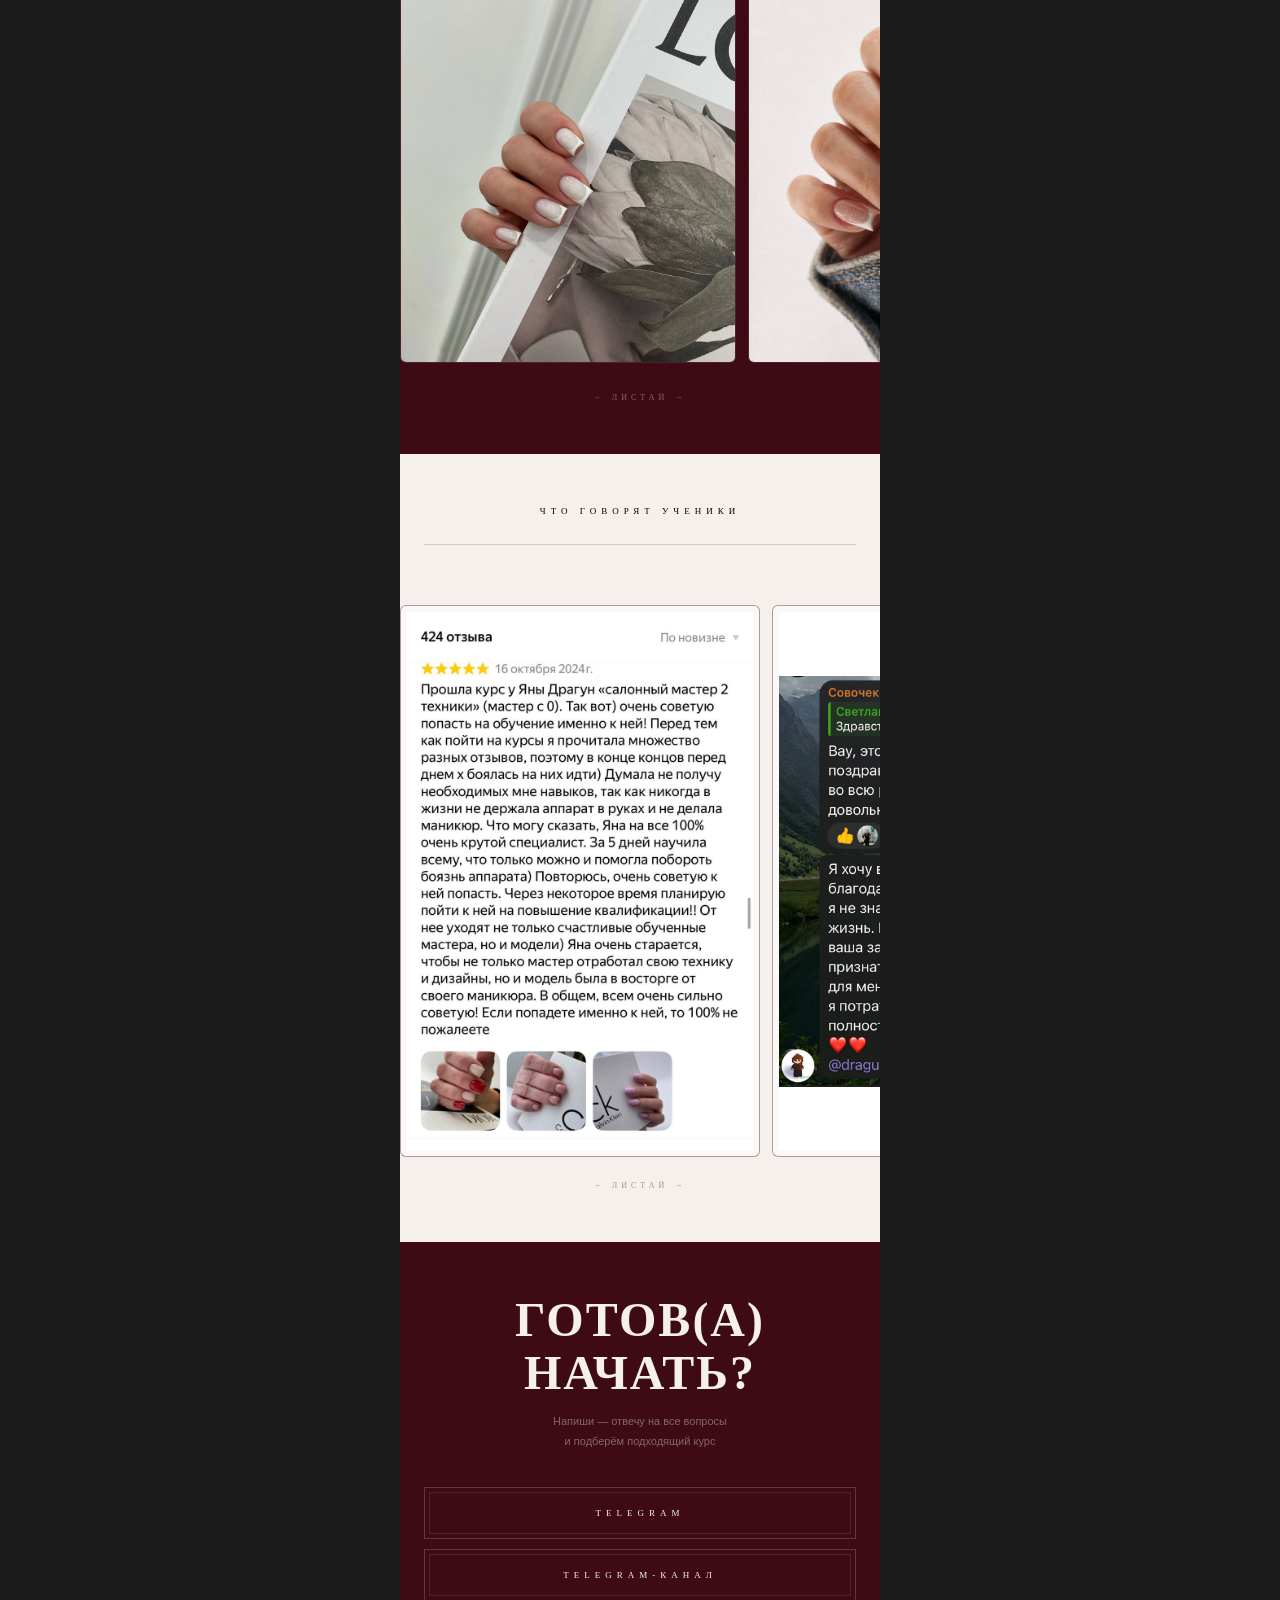
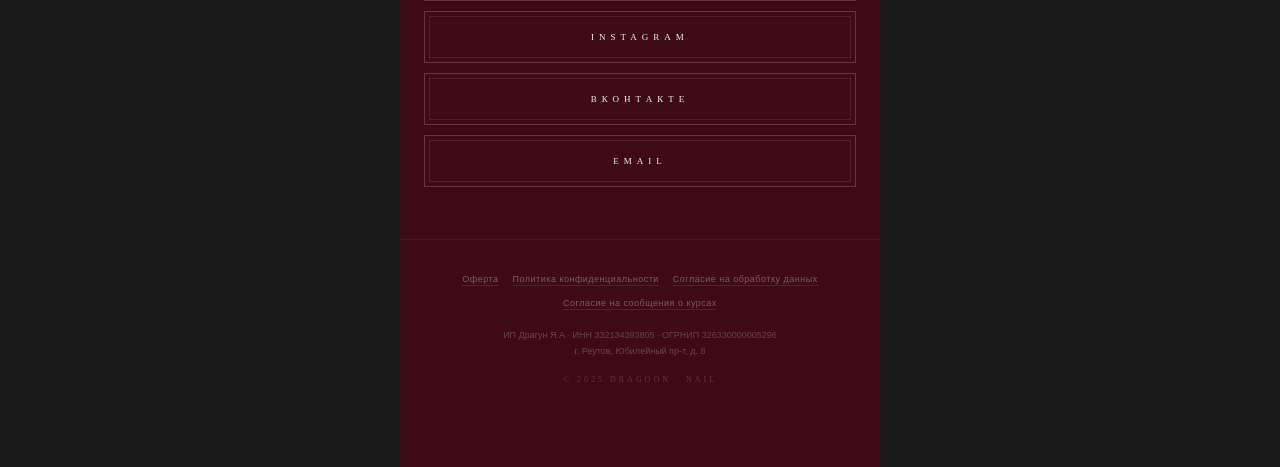
==== commit 2dcfe4ce: "Главная: новый портрет и анимации шапки; базовый курс: 4 года преподавания Co-Authored-By: Claude Op" ====
--- a/index.html
+++ b/index.html
@@ -787,6 +787,26 @@
       border-color: var(--cream);
     }
     .cookie-banner__btn:hover { opacity: 0.85; }
+  
+    /* ─── АНИМАЦИИ ШАПКИ ─── */
+    @keyframes heroZoom { from { transform: scale(1.12); } to { transform: scale(1); } }
+    @keyframes heroFade { from { opacity: 0; } to { opacity: 1; } }
+    @keyframes heroUp { from { opacity: 0; transform: translateY(22px); } to { opacity: 1; transform: none; } }
+    @keyframes heroSpread { from { opacity: 0; letter-spacing: 12px; } to { opacity: 1; letter-spacing: 2px; } }
+    @keyframes heroFrame { from { clip-path: inset(0 100% 100% 0); } to { clip-path: inset(0 0 0 0); } }
+    @keyframes heroDrift { 0%, 100% { transform: translateY(0); } 50% { transform: translateY(-6px); } }
+    .hero__photo-wrap { overflow: hidden; }
+    .hero__photo { animation: heroZoom 2.8s cubic-bezier(.2,.7,.1,1) both, heroFade 1.2s ease both; }
+    .hero__overlay { animation: heroFade 1.6s ease .3s both; }
+    .hero__frame { animation: heroFrame 1.8s cubic-bezier(.2,.7,.1,1) .6s both; }
+    .hero__hook { animation: heroUp 1s cubic-bezier(.2,.7,.1,1) .9s both; }
+    .hero__name { animation: heroSpread 1.6s cubic-bezier(.2,.7,.1,1) 1.05s both; }
+    .hero__tagline { animation: heroUp 1s cubic-bezier(.2,.7,.1,1) 1.35s both; }
+    .hero__content .btn-outline { animation: heroUp 1s cubic-bezier(.2,.7,.1,1) 1.55s both; }
+    .hero__content .btn-outline + .btn-outline { animation-delay: 1.7s; }
+    @media (prefers-reduced-motion: reduce) {
+      .hero__photo, .hero__overlay, .hero__frame, .hero__hook, .hero__name, .hero__tagline, .hero__content .btn-outline { animation: none; }
+    }
   </style>
 </head>
 <body>
@@ -797,7 +817,7 @@
   <div class="hero">
     <div class="hero__photo-wrap">
       <!-- ✏️ ФОТО ГЕРОЯ: замени hero.jpg на своё фото (вертикальное 9:16) -->
-      <img class="hero__photo" src="hero-yana-wide.jpg" alt="Яна Драгун" style="object-position: center bottom" />
+      <img class="hero__photo" src="hero-yana-2.jpg" alt="Яна Драгун" style="object-position: center bottom" />
       <div class="hero__overlay"></div>
       <div class="hero__frame"></div>
     </div>
@@ -1008,7 +1028,7 @@
     <div class="courses">
       <a href="vf-kursy.html" class="btn-outline">Верхние формы</a>
       <a href="gel-kursy.html" class="btn-outline">Курсы по гелю</a>
-      <a href="https://dragoonnail.tilda.ws/" class="btn-outline" target="_blank" rel="noopener">Базовые курсы</a>
+      <a href="bazovyj-kurs.html" class="btn-outline">Базовые курсы</a>
     </div>
   </section>
 
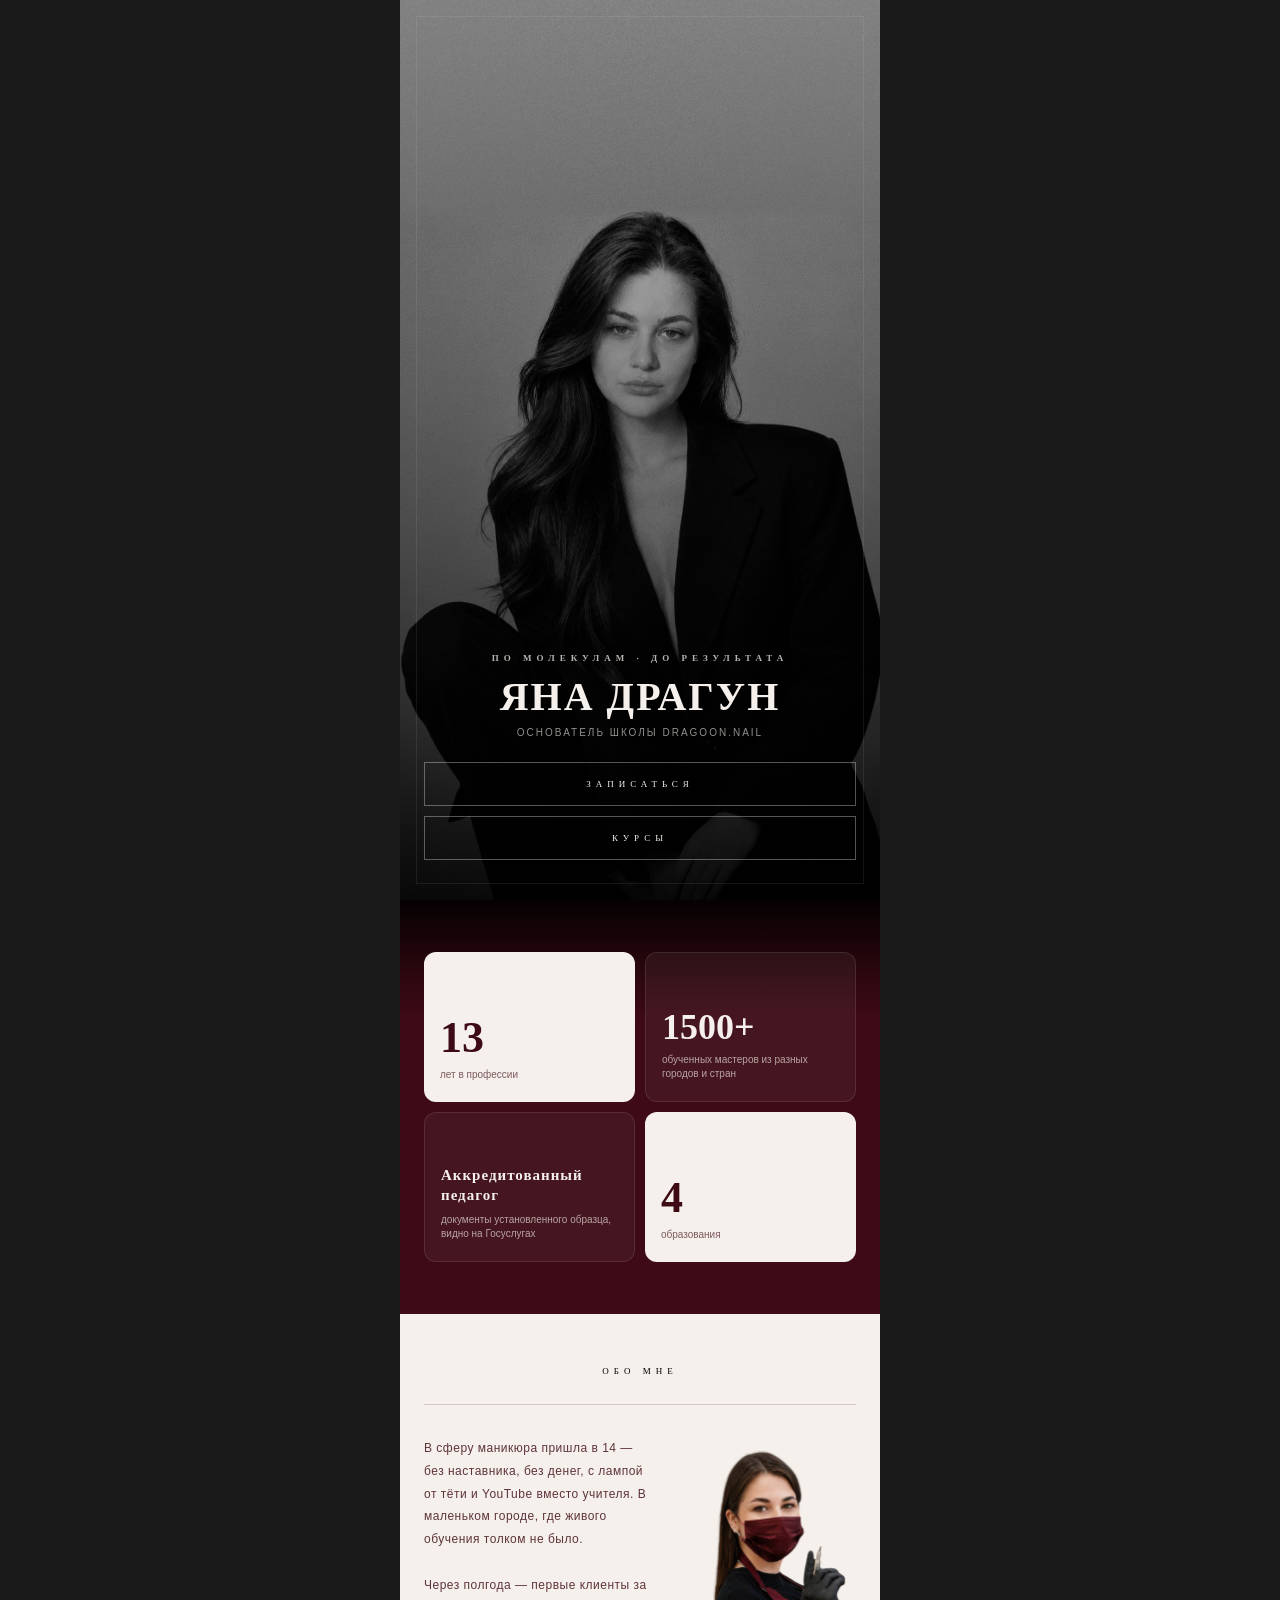
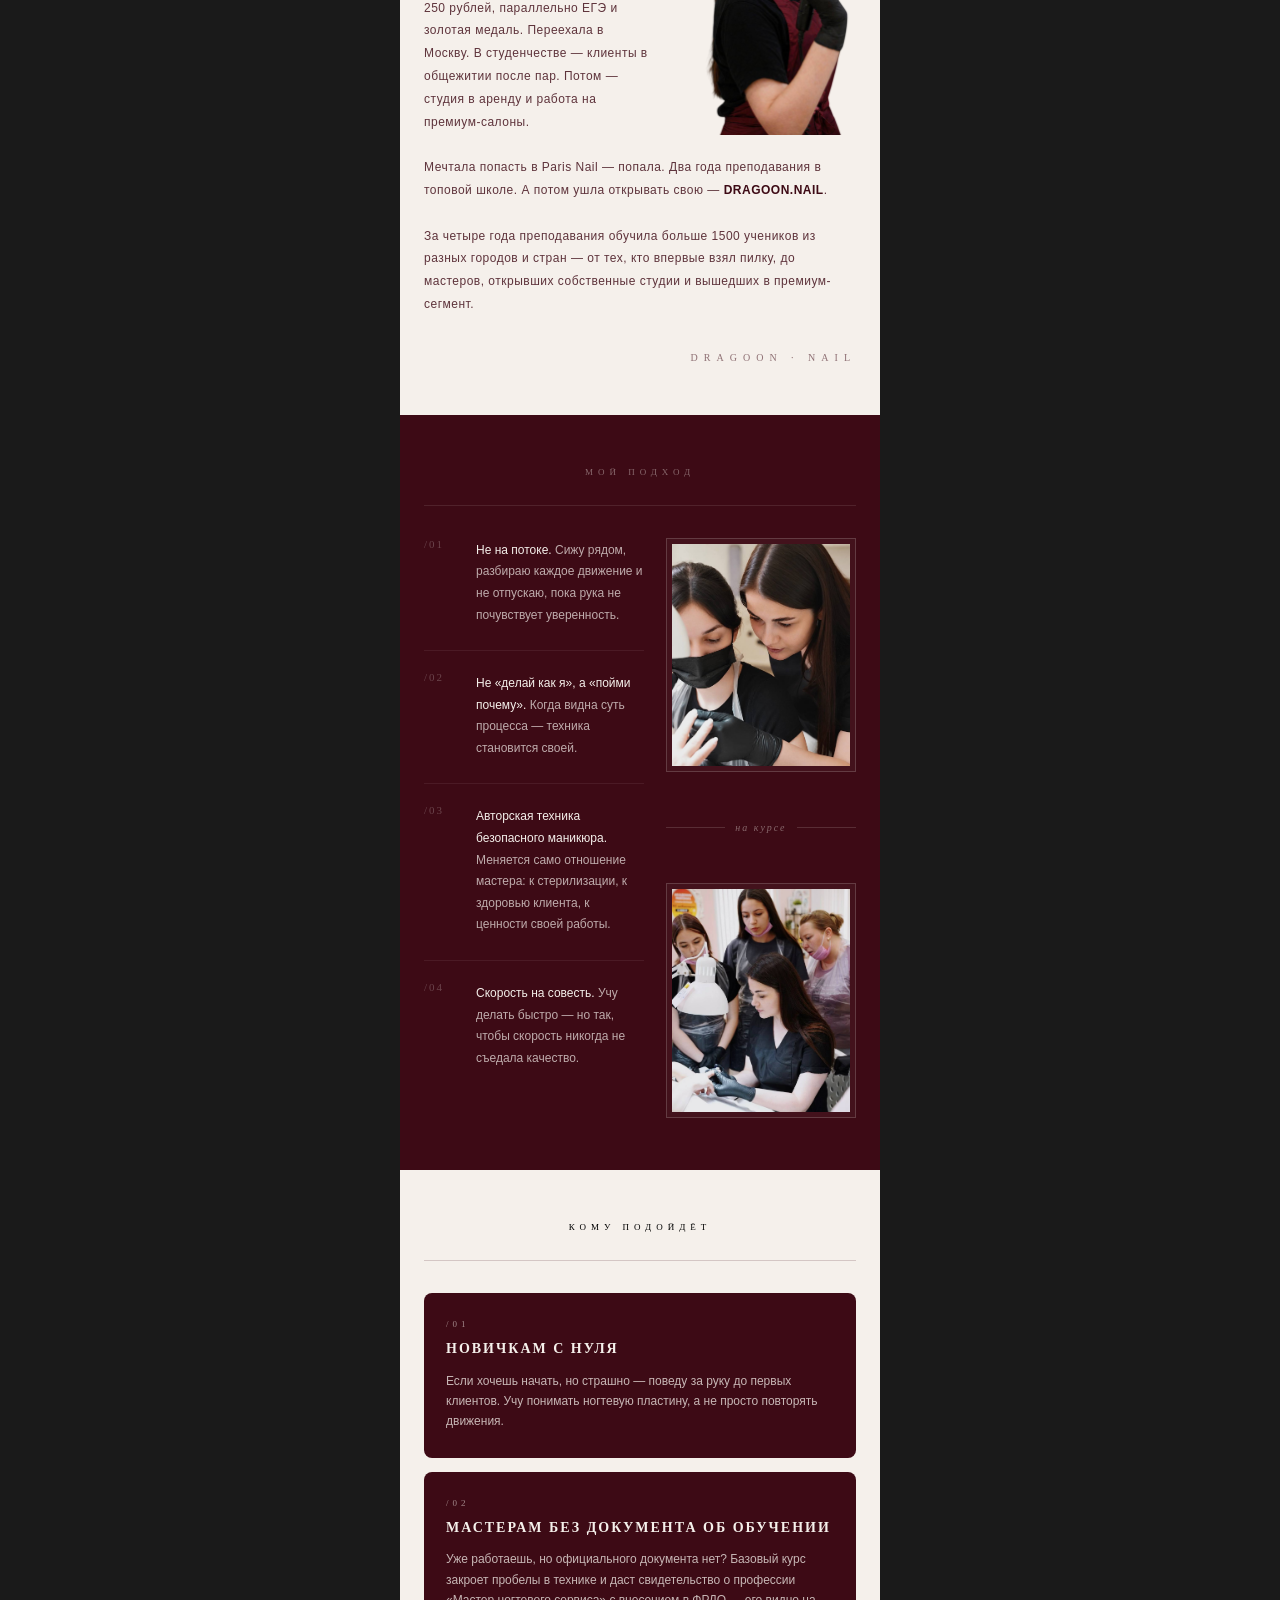
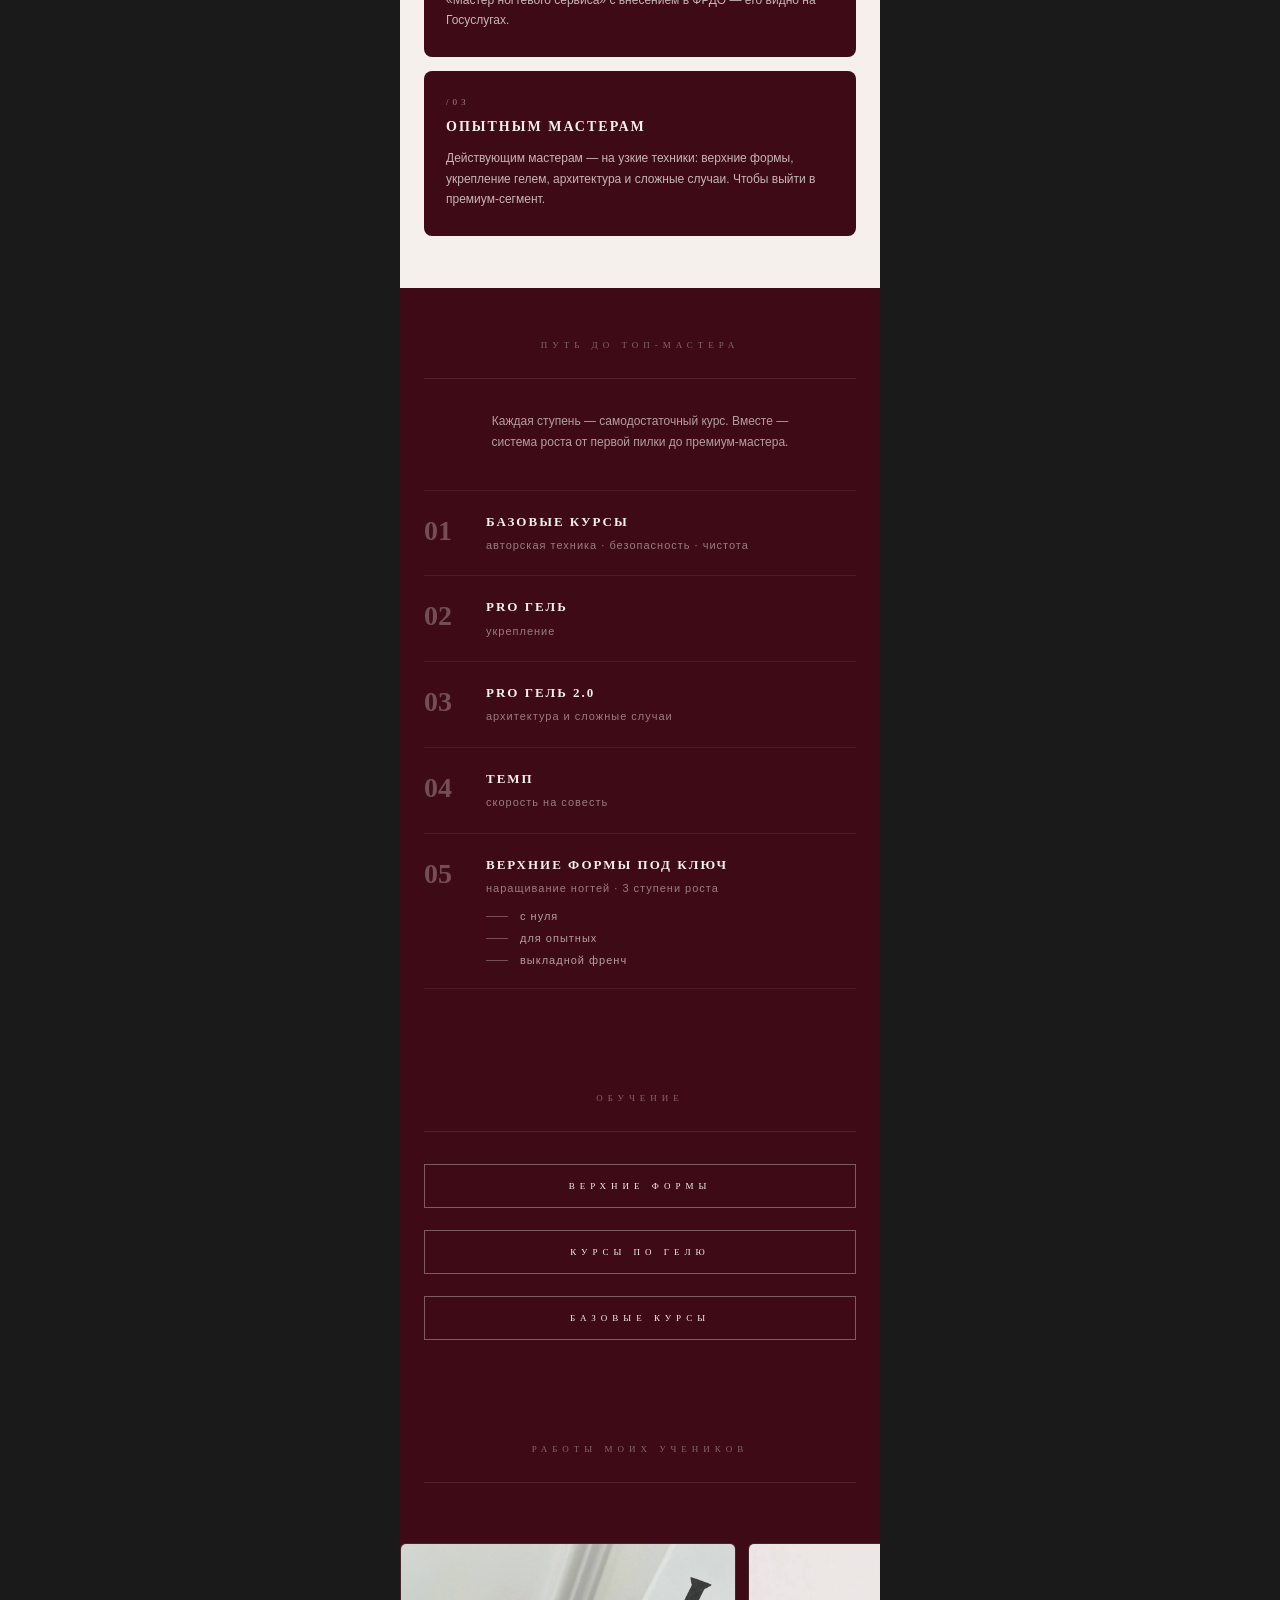
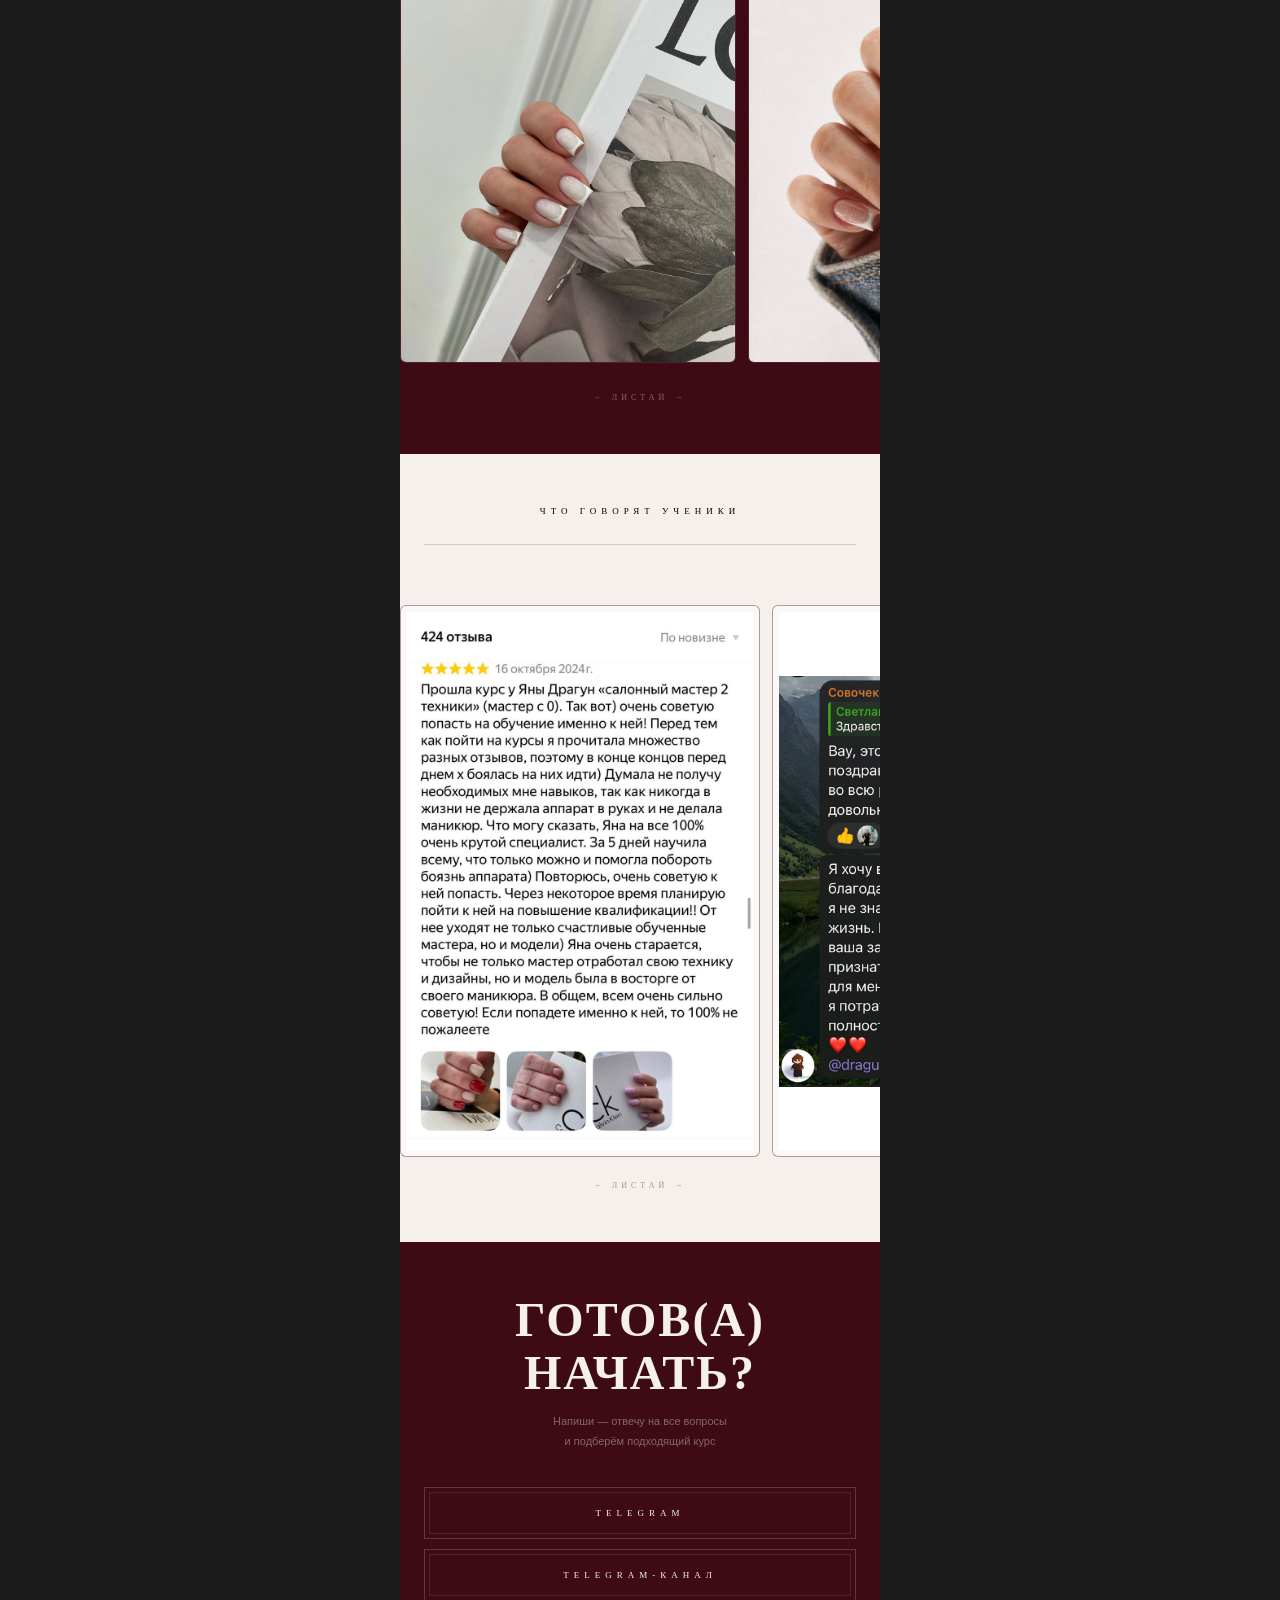
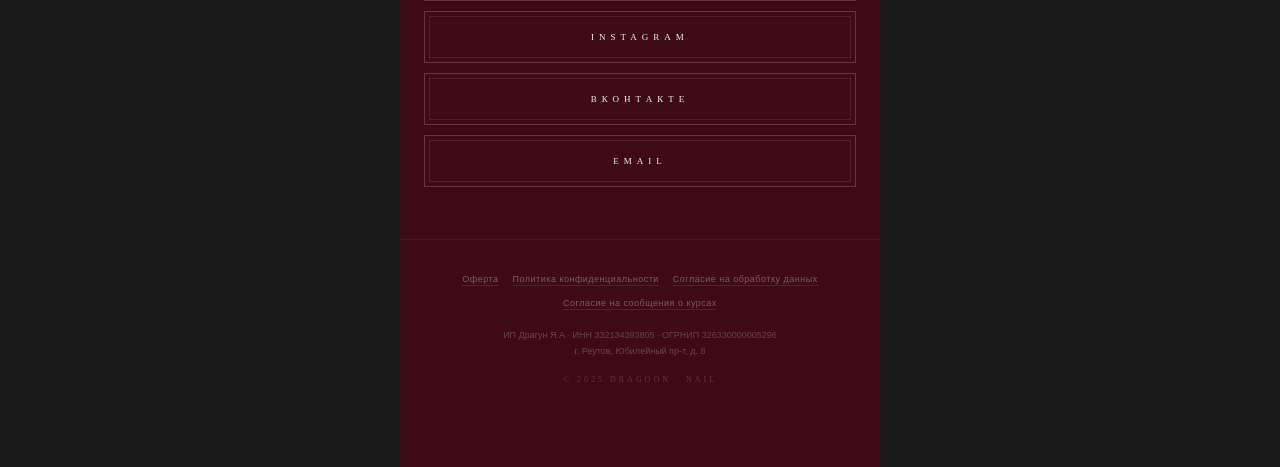
==== commit 7d26372d: "Главная: «Аккредитованный педагог» вместо «ФРДО» Co-Authored-By: Claude Opus 5.5 <noreply@anthropic." ====
--- a/index.html
+++ b/index.html
@@ -848,8 +848,8 @@
         <div class="stat-card__label">обученных мастеров из разных городов и стран</div>
       </div>
       <div class="stat-card stat-card--dark">
-        <div class="stat-card__number stat-card__number--tiny">ФРДО</div>
-        <div class="stat-card__label">официальные документы об обучении, видно на Госуслугах</div>
+        <div class="stat-card__number stat-card__number--tiny">Аккредитованный педагог</div>
+        <div class="stat-card__label">документы установленного образца, видно на Госуслугах</div>
       </div>
       <div class="stat-card stat-card--cream">
         <div class="stat-card__number">4</div>
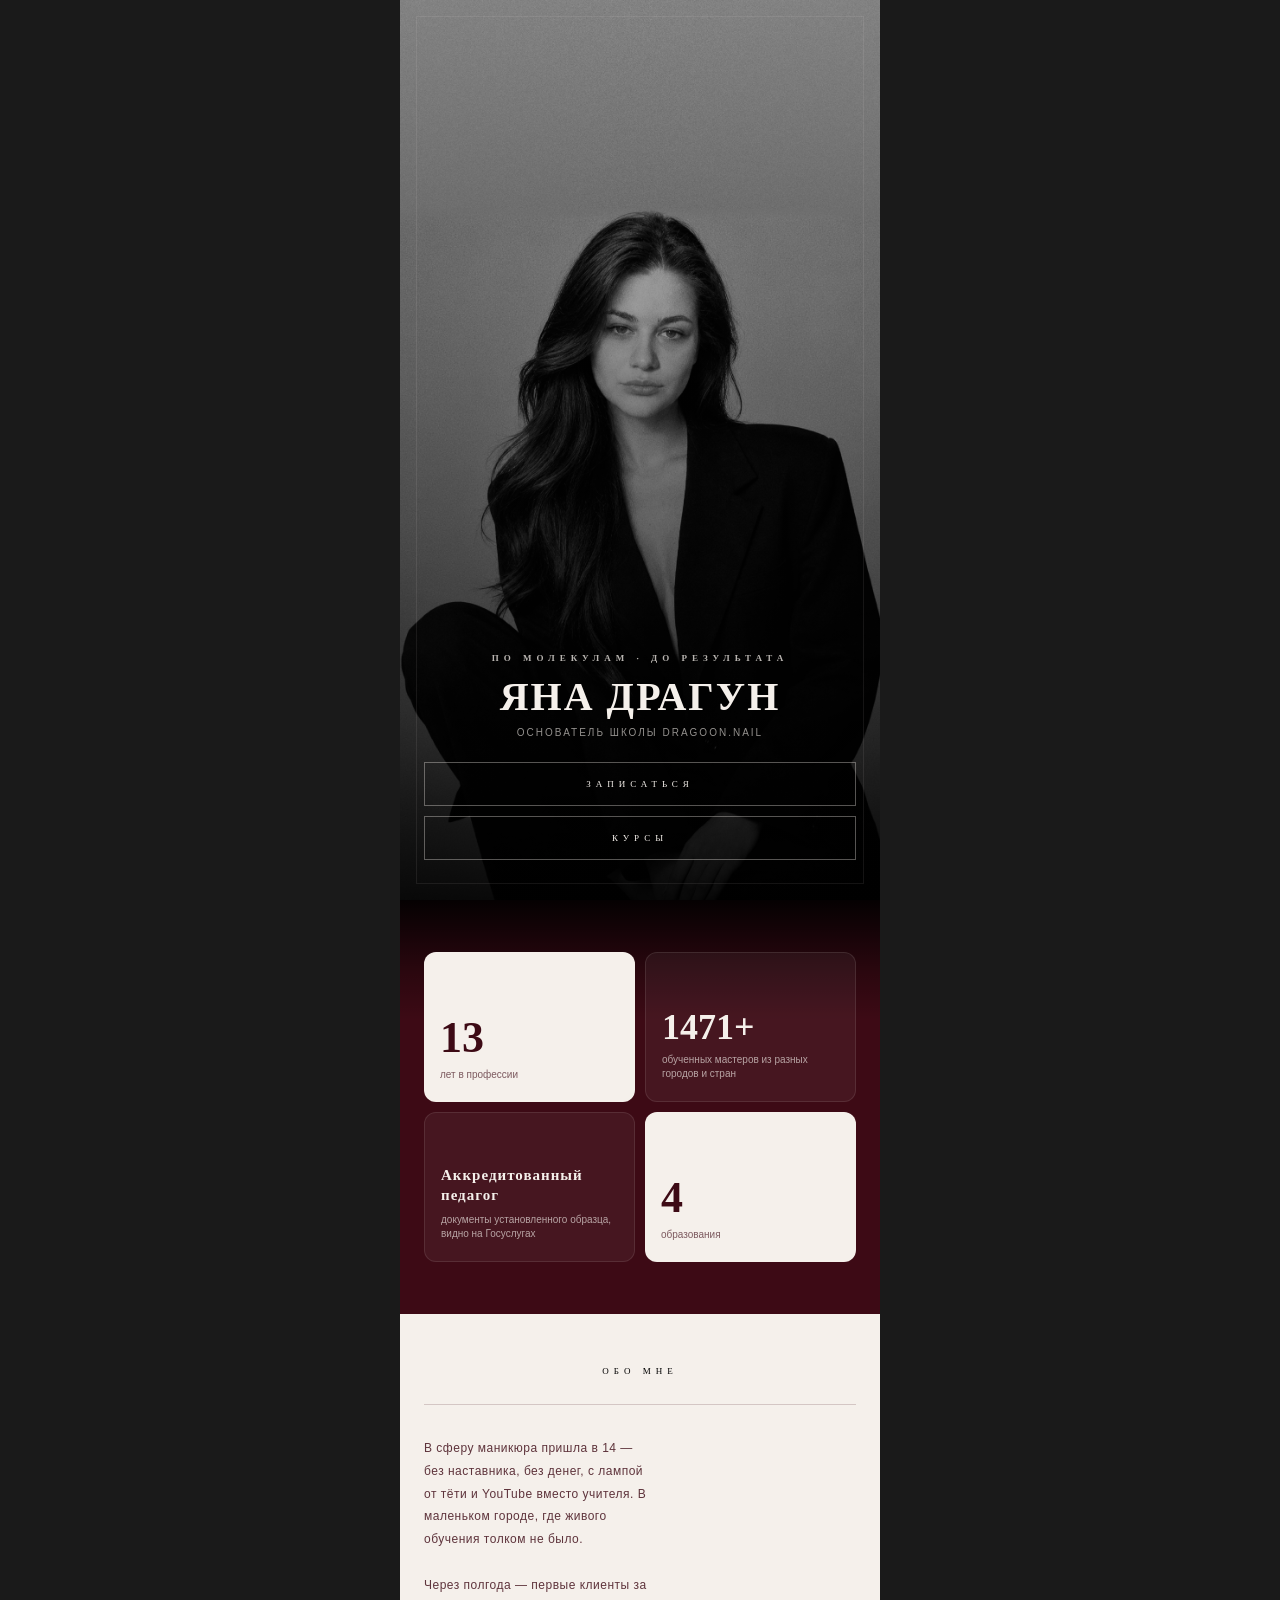
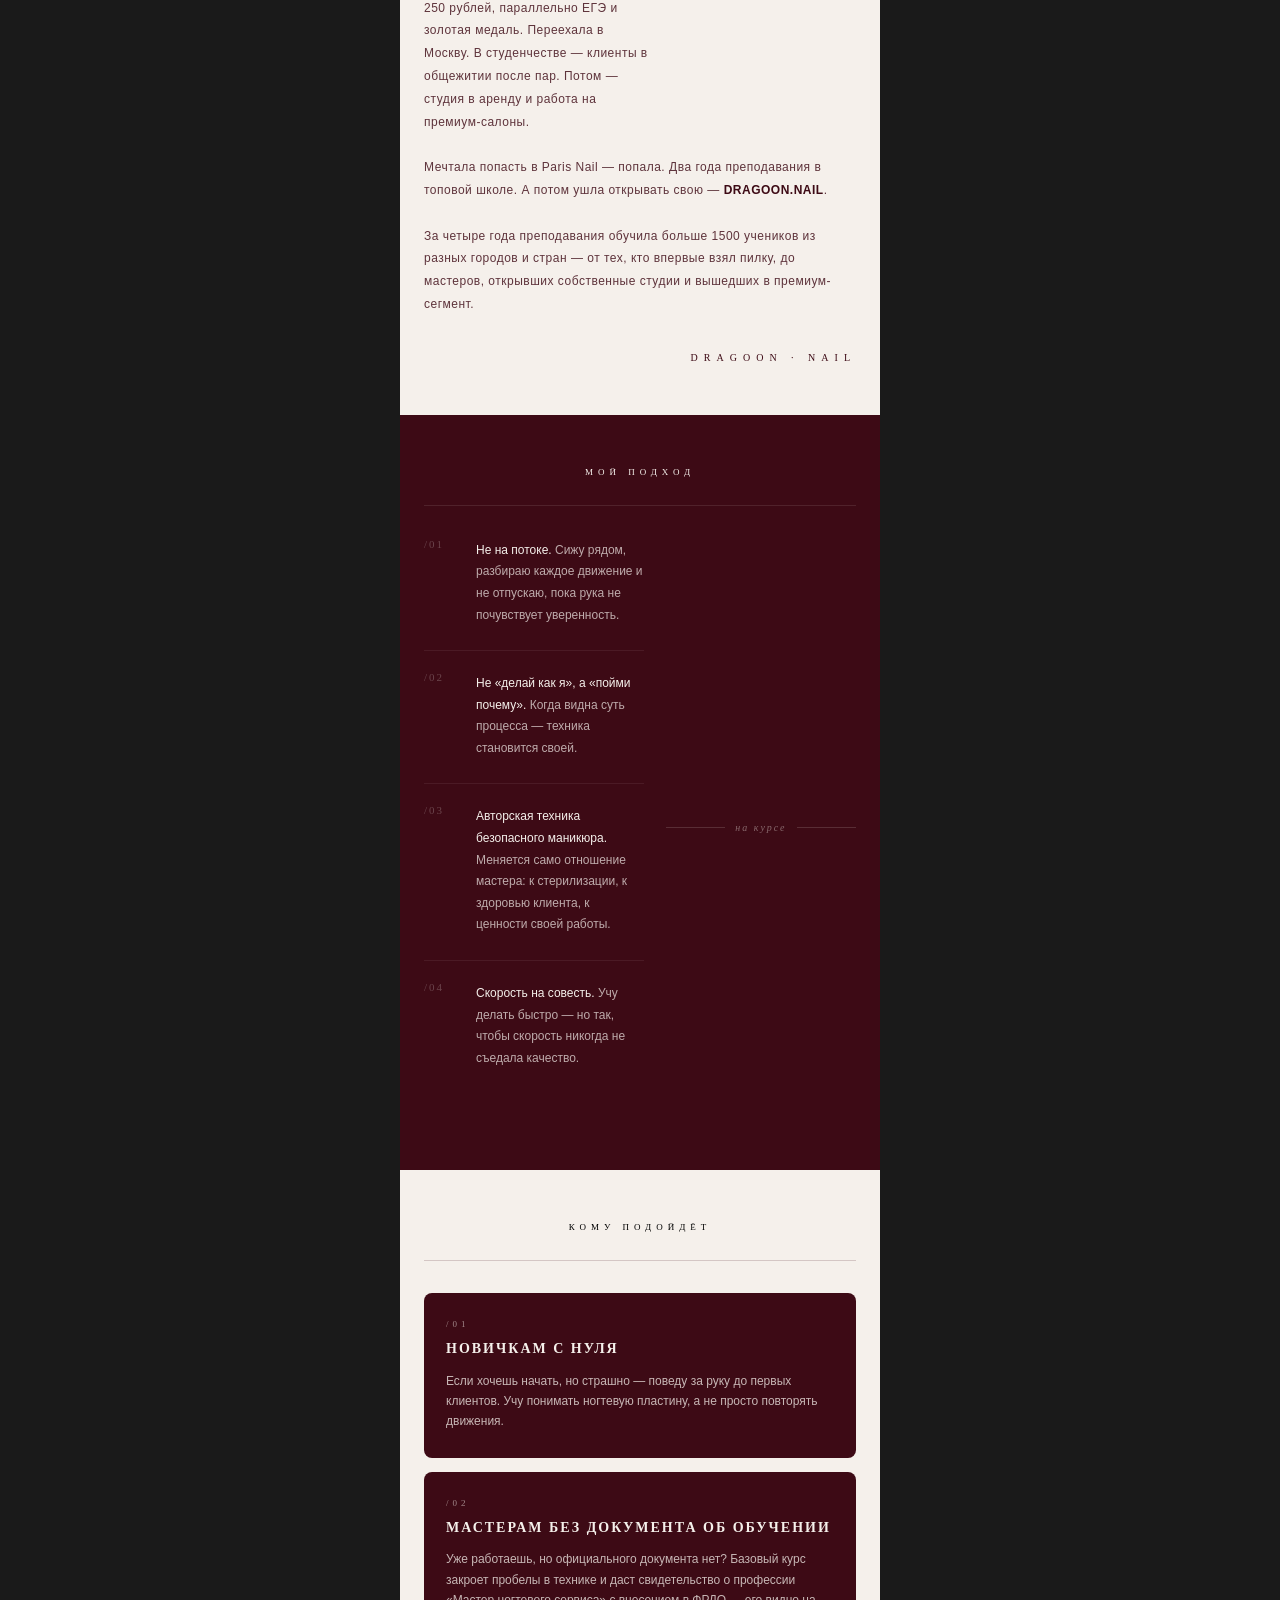
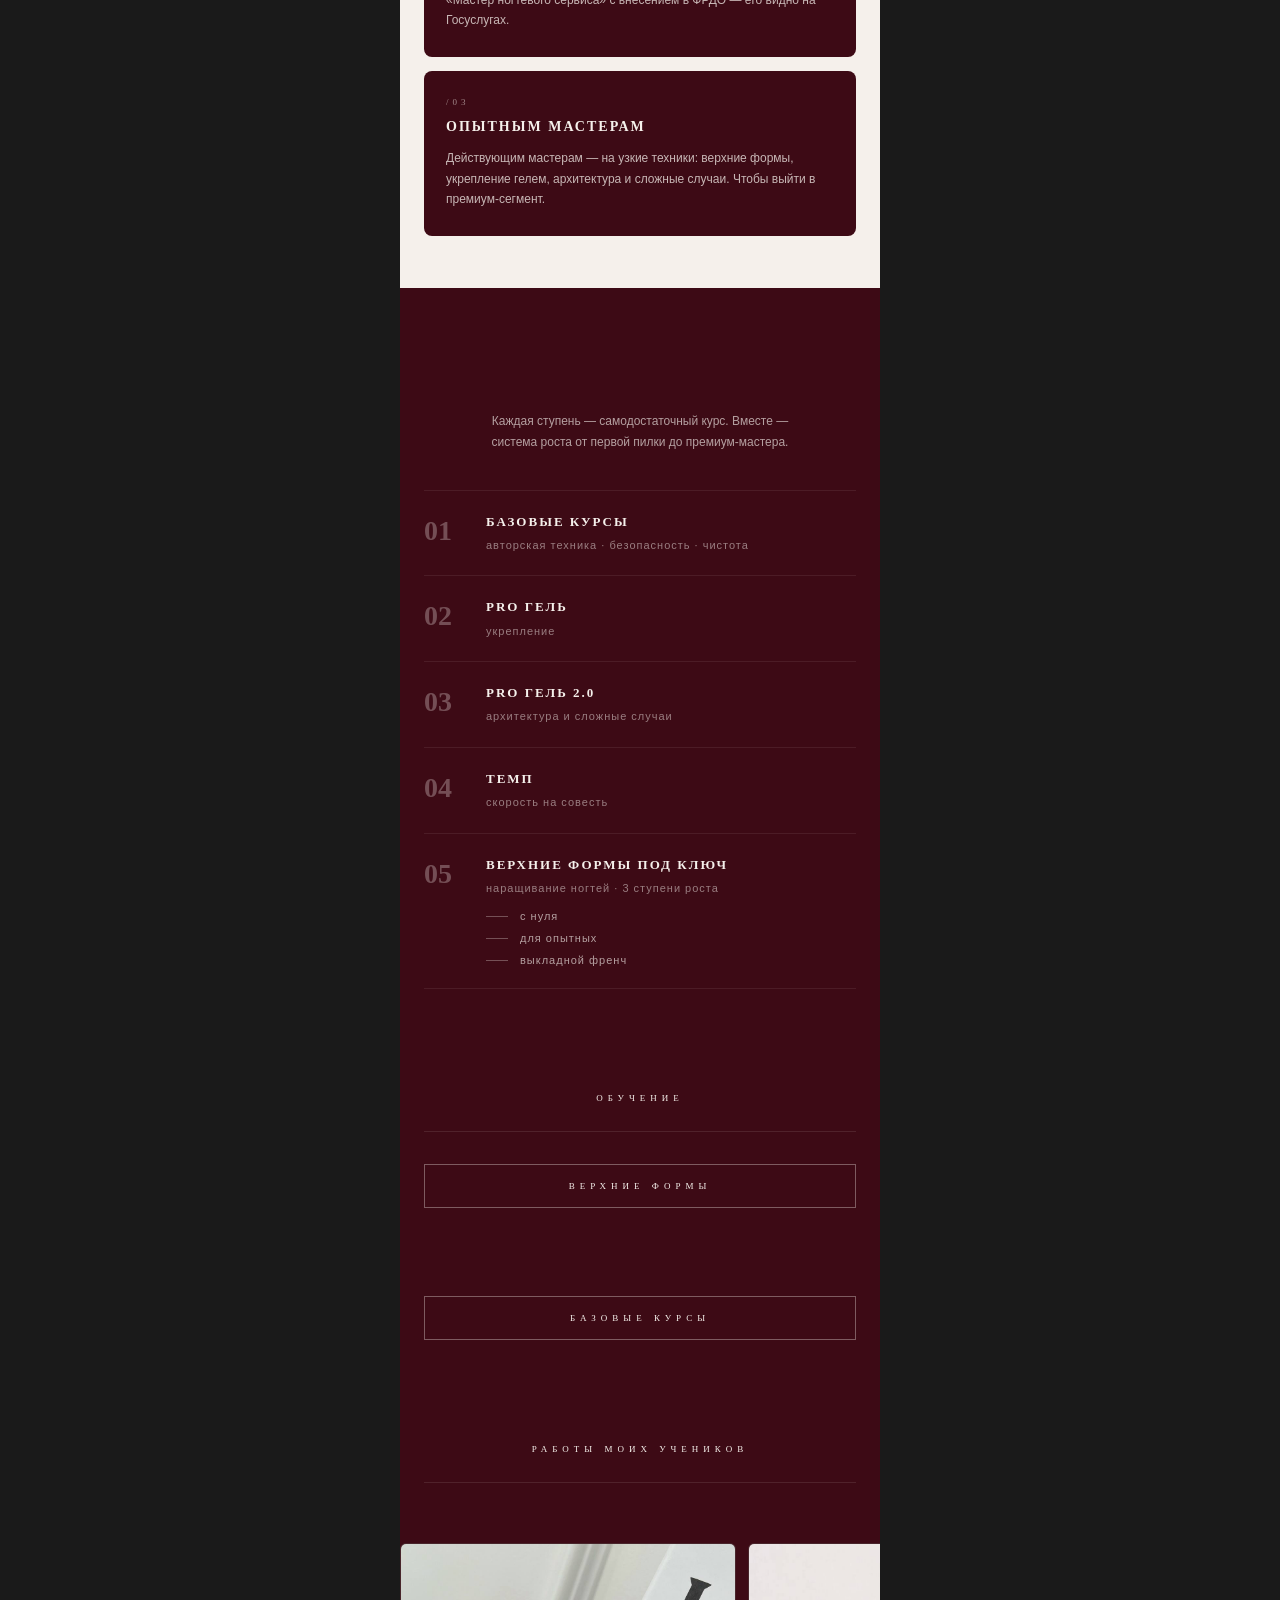
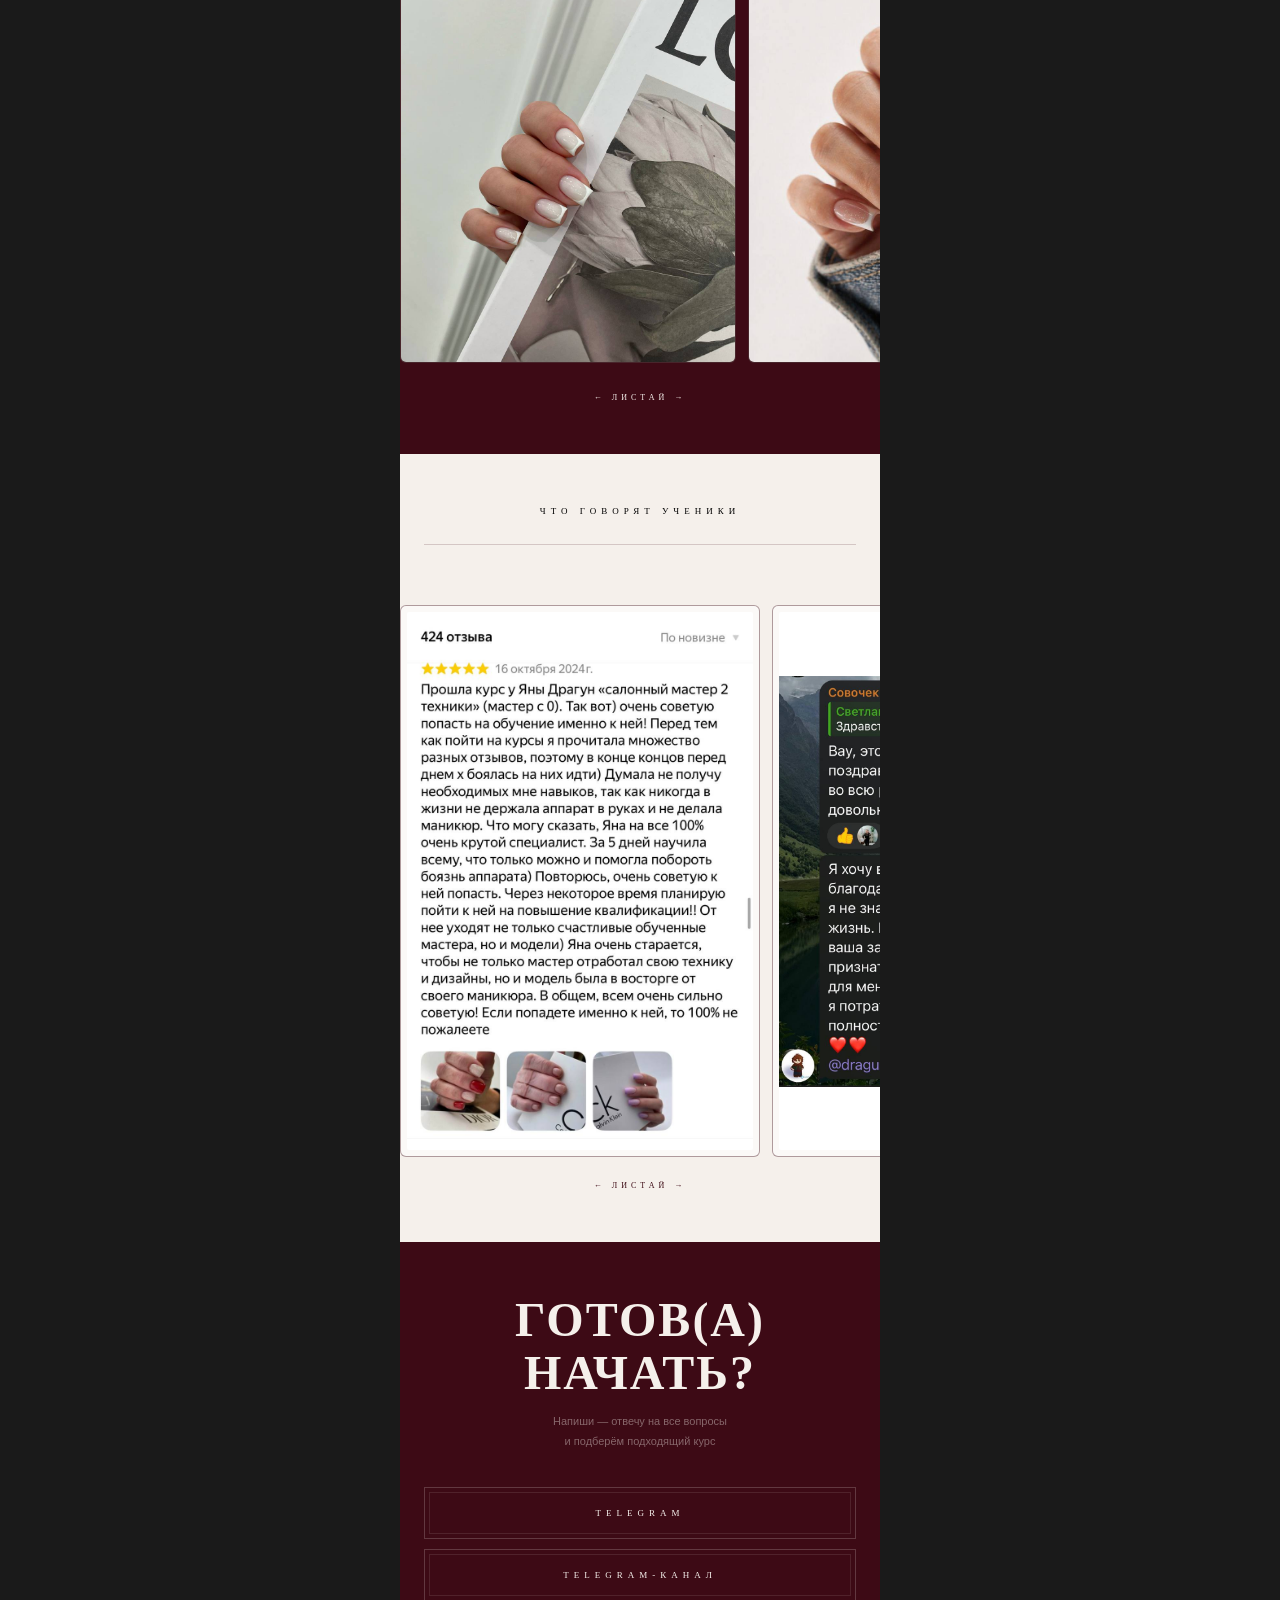
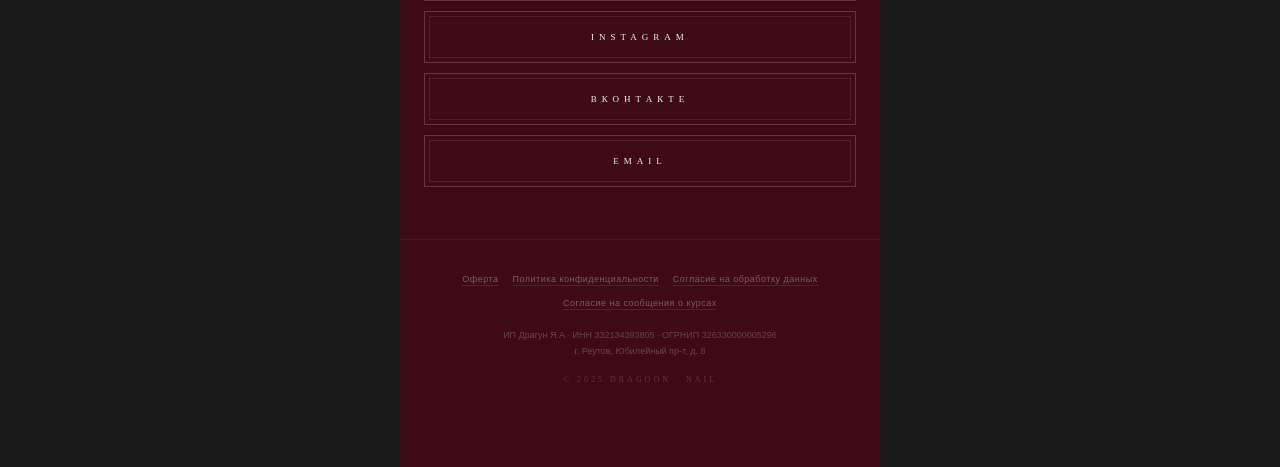
==== commit 05802046: "Главная: анимации при прокрутке, счётчики цифр, полоса прогресса Co-Authored-By: Claude Opus 5.5 <no" ====
--- a/index.html
+++ b/index.html
@@ -1,6 +1,7 @@
 <!DOCTYPE html>
 <html lang="ru">
 <head>
+  <script>document.documentElement.classList.add('js')</script>
   <meta charset="UTF-8" />
   <meta name="viewport" content="width=device-width, initial-scale=1.0" />
   <title>Яна Драгун — школа маникюра DRAGOON.NAIL</title>
@@ -807,6 +808,24 @@
     @media (prefers-reduced-motion: reduce) {
       .hero__photo, .hero__overlay, .hero__frame, .hero__hook, .hero__name, .hero__tagline, .hero__content .btn-outline { animation: none; }
     }
+  
+    /* ─── АНИМАЦИИ ПРИ ПРОКРУТКЕ ─── */
+    .scroll-progress { position: fixed; top: 0; left: 0; z-index: 300; width: 100%; height: 1px; background: #F5F0EB; opacity: 0.7; transform-origin: 0 50%; transform: scaleX(0); pointer-events: none; }
+    .js [data-r] { opacity: 0; transform: translateY(24px); transition: opacity 1s cubic-bezier(.2,.7,.1,1), transform 1s cubic-bezier(.2,.7,.1,1); transition-delay: var(--d, 0s); }
+    .js [data-r].in { opacity: 1; transform: none; }
+    .js [data-r="left"] { transform: translateX(-24px); }
+    .js .divider { transform: scaleX(0); transform-origin: left; transition: transform 1.2s cubic-bezier(.2,.7,.1,1) .15s; }
+    .js .divider.in { transform: scaleX(1); }
+    .js [data-r="photo"] { opacity: 1; transform: none; clip-path: inset(100% 0 0 0); transition: clip-path 1.4s cubic-bezier(.2,.7,.1,1); transition-delay: var(--d, 0s); }
+    .js [data-r="photo"].in { clip-path: inset(0 0 0 0); }
+    .js [data-r="photo"] img { transform: scale(1.1); transition: transform 2s cubic-bezier(.2,.7,.1,1); transition-delay: var(--d, 0s); }
+    .js [data-r="photo"].in img { transform: none; }
+    .js .about-signature { letter-spacing: 14px; opacity: 0; transition: letter-spacing 1.6s cubic-bezier(.2,.7,.1,1), opacity 1.2s ease; }
+    .js .about-signature.in { letter-spacing: 6px; opacity: 1; }
+    @media (prefers-reduced-motion: reduce) {
+      .js [data-r], .js [data-r="photo"], .js [data-r="photo"] img, .js .divider, .js .about-signature { opacity: 1; transform: none; clip-path: none; transition: none; }
+      .scroll-progress { display: none; }
+    }
   </style>
 </head>
 <body>
@@ -814,6 +833,7 @@
   <!-- ═══════════════════════════════════
        ГЕРОЙ — DARK
   ═══════════════════════════════════ -->
+  <div class="scroll-progress" id="scrollProgress"></div>
   <div class="hero">
     <div class="hero__photo-wrap">
       <!-- ✏️ ФОТО ГЕРОЯ: замени hero.jpg на своё фото (вертикальное 9:16) -->
@@ -1139,6 +1159,65 @@
         c.scrollLeft = scrollLeft - (x - startX) * 1.5;
       });
     });
+
+    // ─── Анимации при прокрутке ───
+    (function () {
+      var reduce = window.matchMedia('(prefers-reduced-motion: reduce)').matches;
+      function mark(sel, kind, step) {
+        document.querySelectorAll(sel).forEach(function (el, i) {
+          el.setAttribute('data-r', kind || '');
+          if (step) el.style.setProperty('--d', ((i % 6) * step) + 's');
+        });
+      }
+      mark('section > .label, .stats-grid ~ *, .path-intro, .about-signature + *', '');
+      mark('.stat-card', '', 0.1);
+      mark('.about-photo-side, .why-photo', 'photo', 0.15);
+      mark('section .body-text, .why-photos__caption, .carousel-hint', '');
+      mark('.reason', 'left', 0.1);
+      mark('.segment-card', '', 0.12);
+      mark('.path-step', 'left', 0.08);
+      mark('.courses .btn-outline', '', 0.1);
+      mark('.carousel', '');
+      document.querySelectorAll('#zapisatsya > *:not(.label):not(.divider), .site-footer > *').forEach(function (el, i) { el.setAttribute('data-r', ''); el.style.setProperty('--d', (i * 0.08) + 's'); });
+
+      // счётчики в карточках с цифрами
+      var counters = [];
+      document.querySelectorAll('.stat-card__number').forEach(function (el) {
+        var m = el.textContent.trim().match(/^(\d+)(\D*)$/);
+        if (m) { counters.push(el); el.dataset.end = m[1]; el.dataset.suf = m[2]; if (!reduce) el.textContent = '0' + m[2]; }
+      });
+      function countUp(el) {
+        var end = +el.dataset.end, suf = el.dataset.suf, t0 = performance.now(), dur = 1700;
+        if (reduce) { el.textContent = end + suf; return; }
+        (function step(t) {
+          var p = Math.min((t - t0) / dur, 1);
+          el.textContent = Math.round(end * (1 - Math.pow(1 - p, 3))) + suf;
+          if (p < 1) requestAnimationFrame(step);
+        })(t0);
+      }
+
+      var io = new IntersectionObserver(function (entries) {
+        entries.forEach(function (e) {
+          if (!e.isIntersecting) return;
+          e.target.classList.add('in');
+          var n = e.target.querySelector && e.target.querySelector('.stat-card__number');
+          if (n && n.dataset.end) countUp(n);
+          io.unobserve(e.target);
+        });
+      }, { threshold: 0.15, rootMargin: '0px 0px -5% 0px' });
+      document.querySelectorAll('[data-r], .divider, .about-signature').forEach(function (el) { io.observe(el); });
+
+      // полоса прогресса
+      var bar = document.getElementById('scrollProgress'), ticking = false;
+      addEventListener('scroll', function () {
+        if (ticking) return; ticking = true;
+        requestAnimationFrame(function () {
+          var h = document.documentElement.scrollHeight - innerHeight;
+          bar.style.transform = 'scaleX(' + (h > 0 ? scrollY / h : 0) + ')';
+          ticking = false;
+        });
+      }, { passive: true });
+    })();
   </script>
 
 </body>
